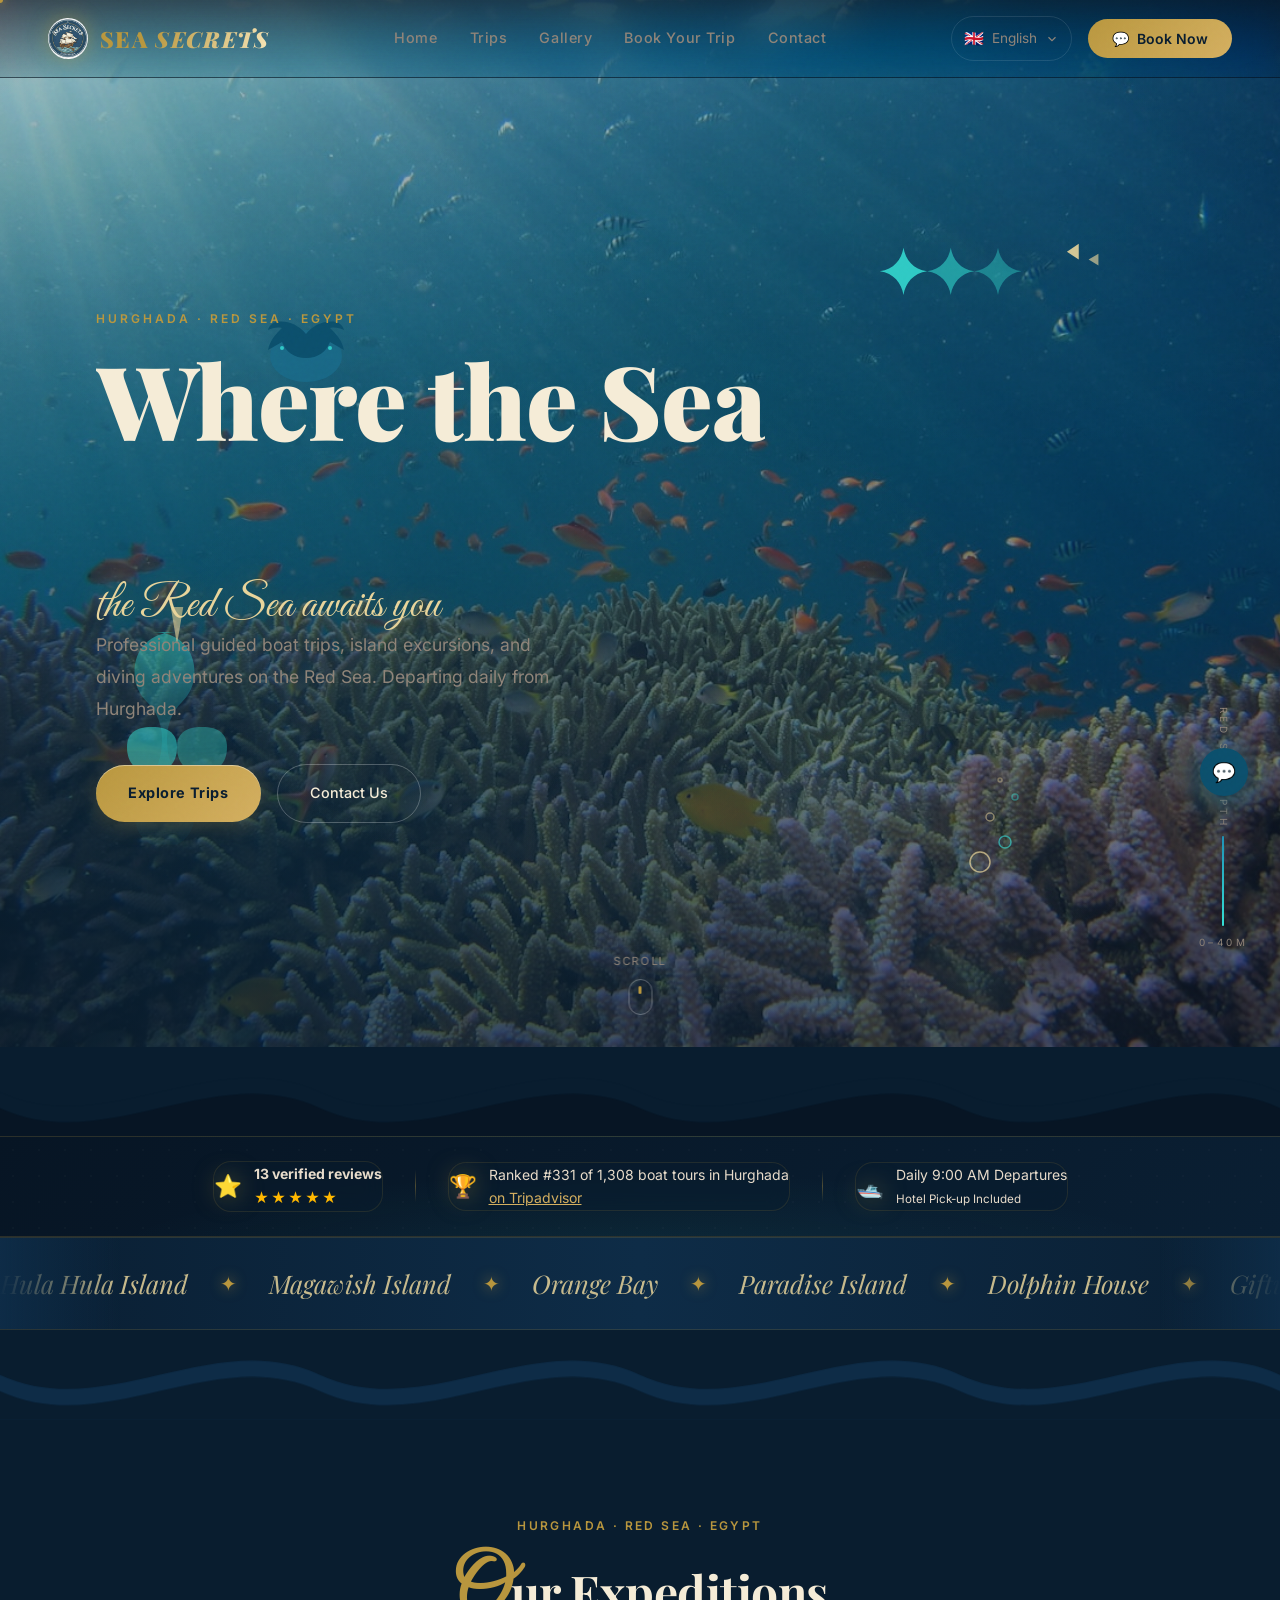
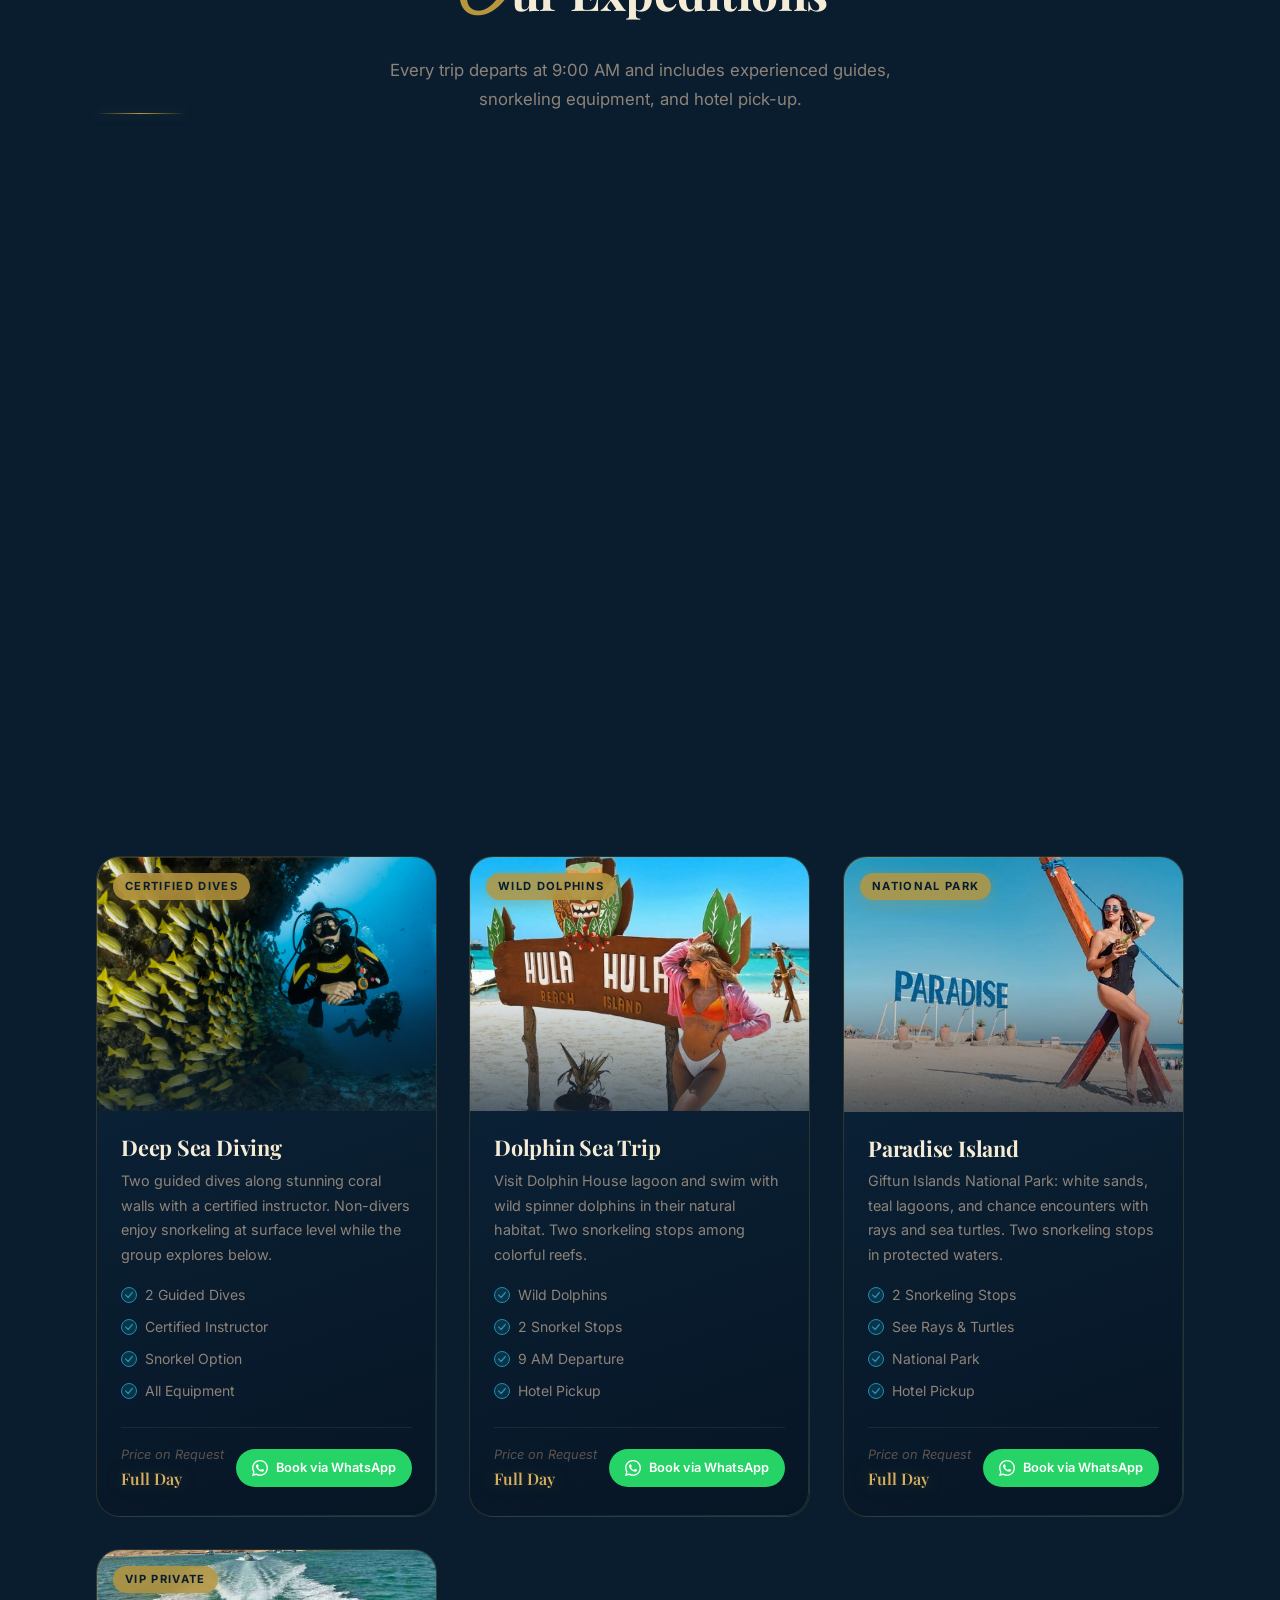
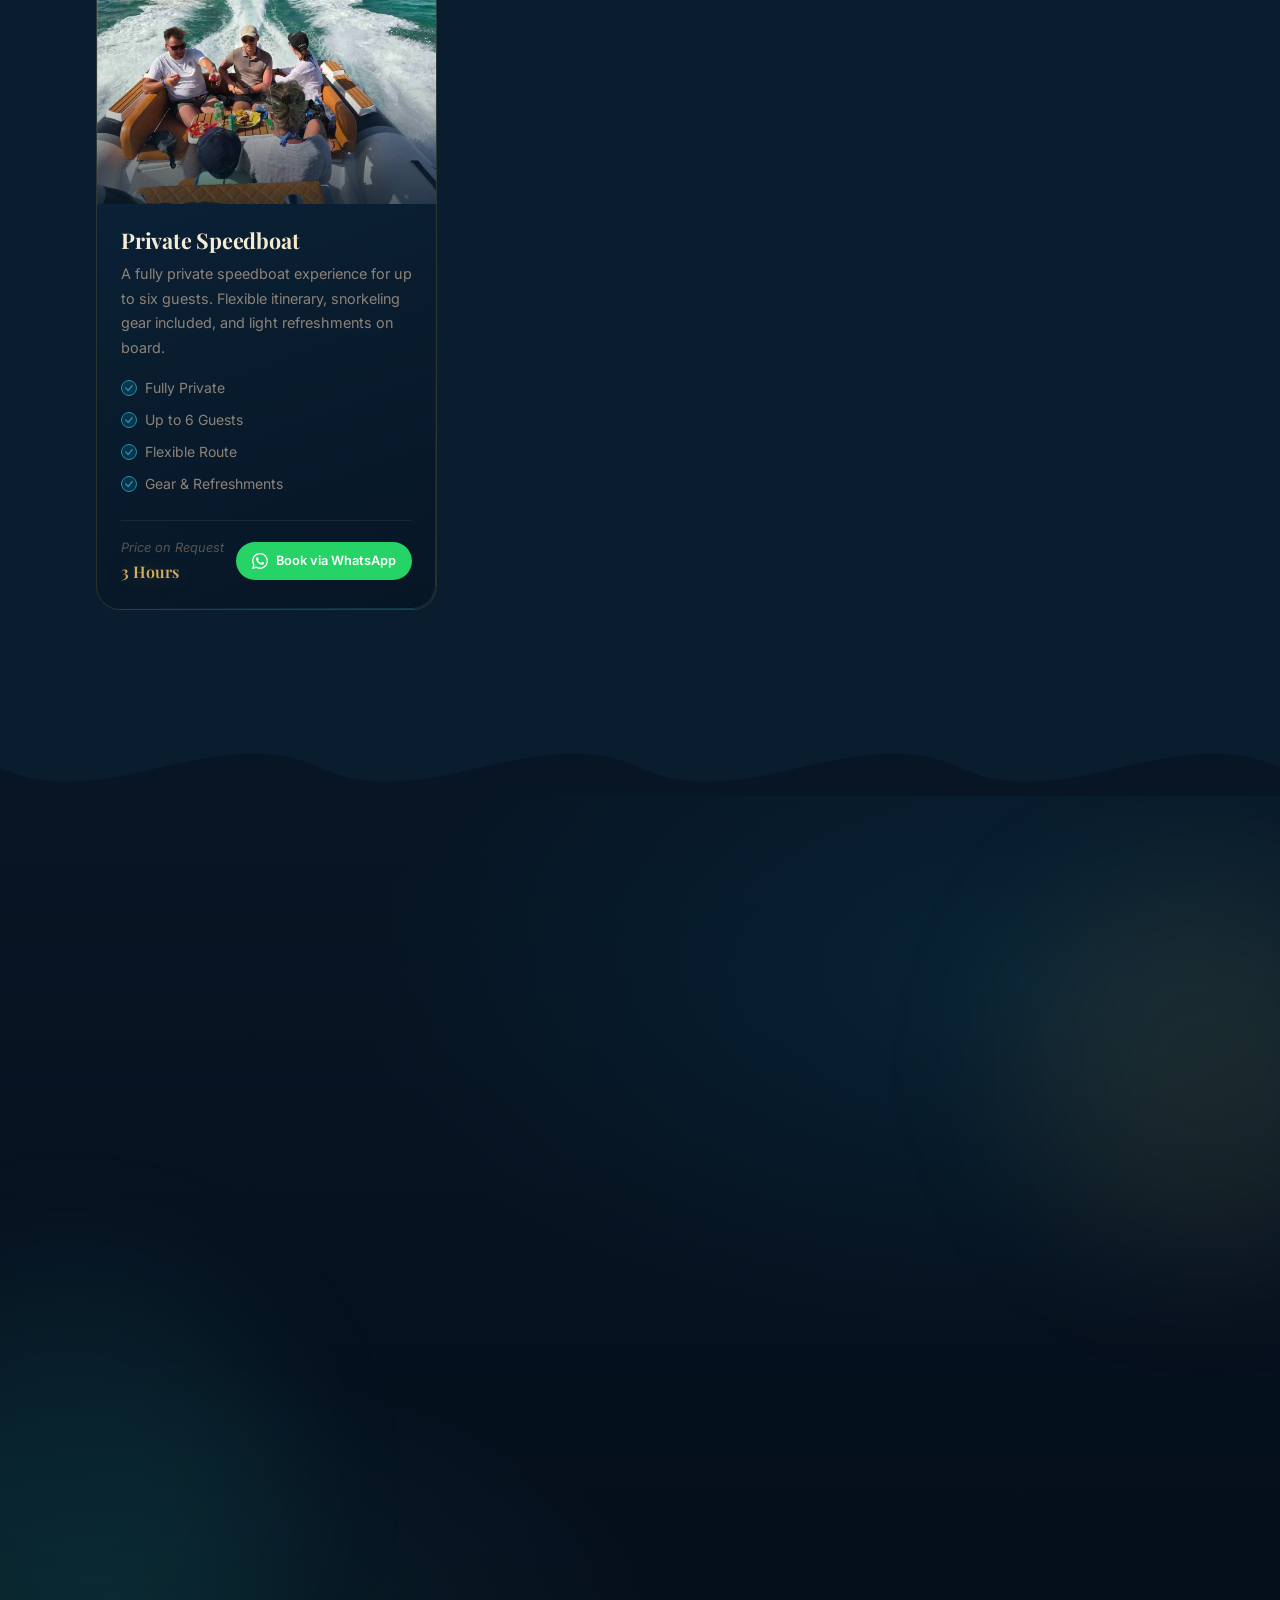
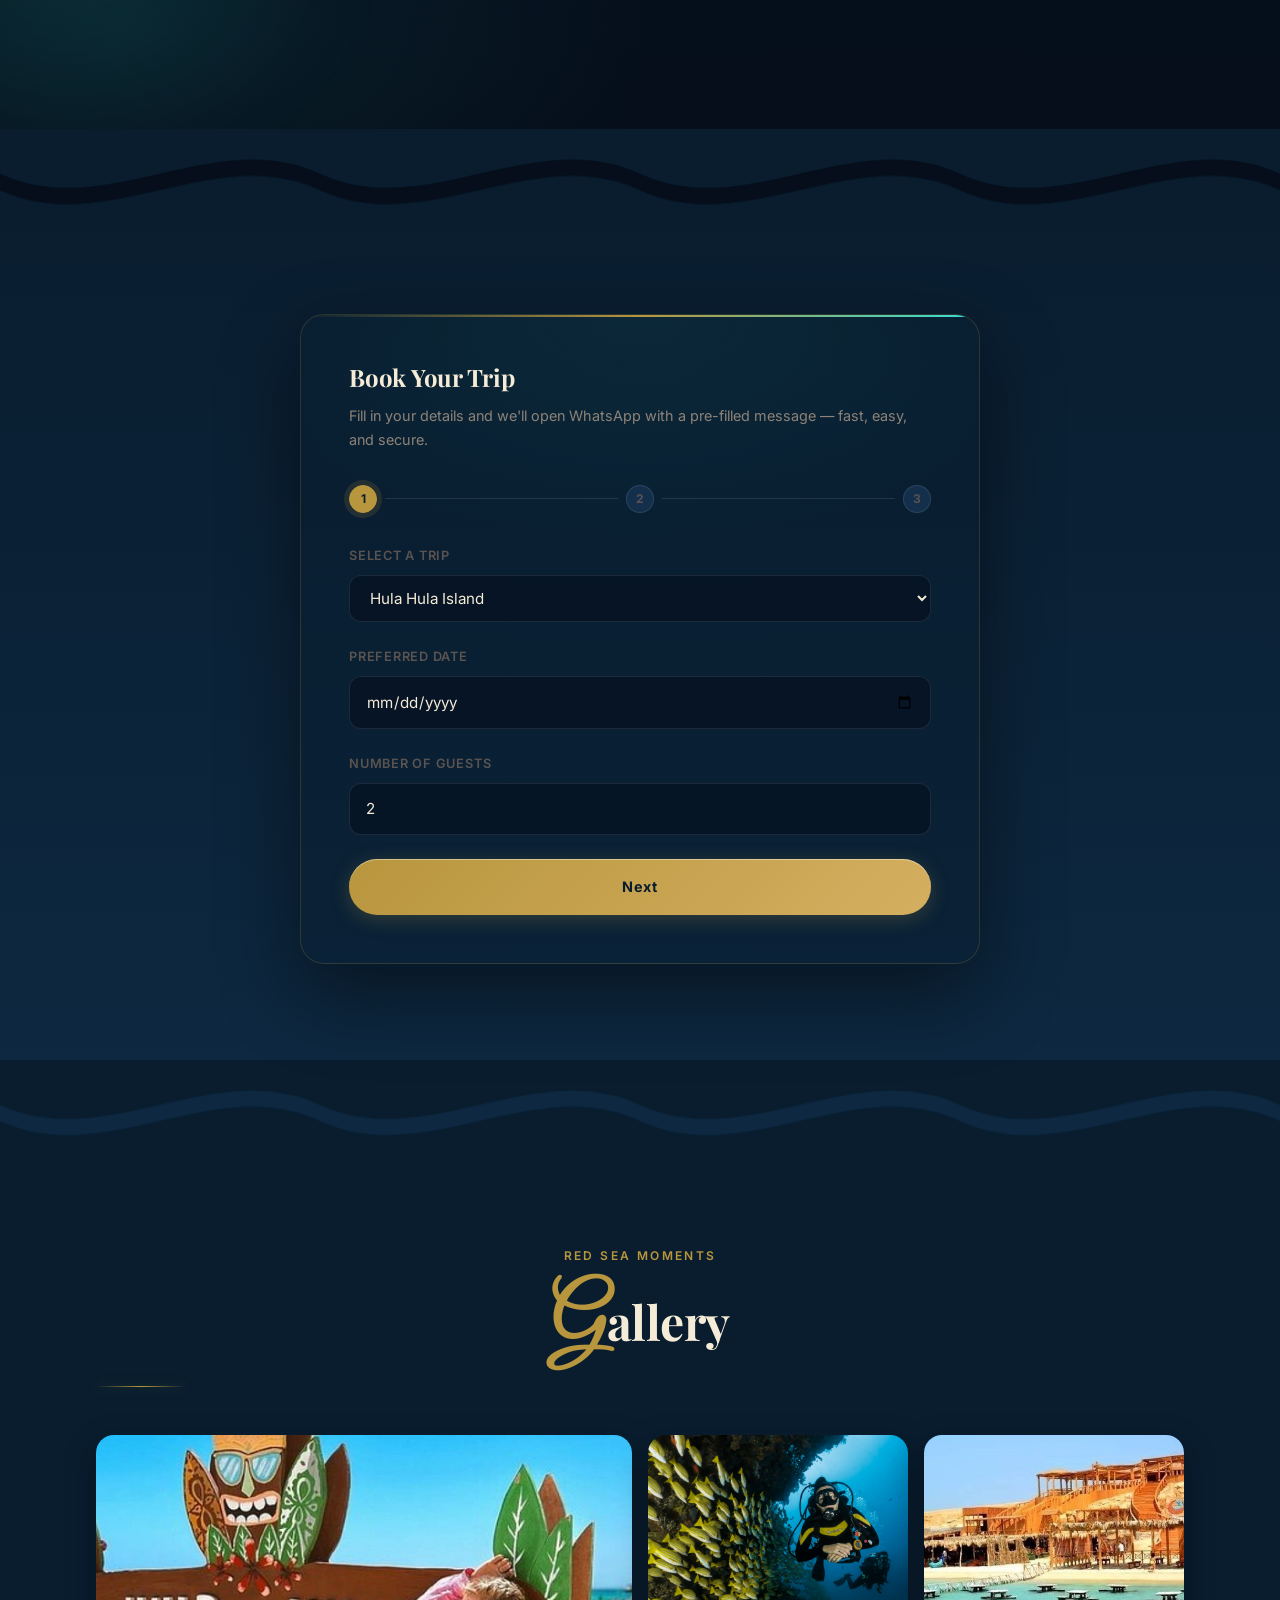
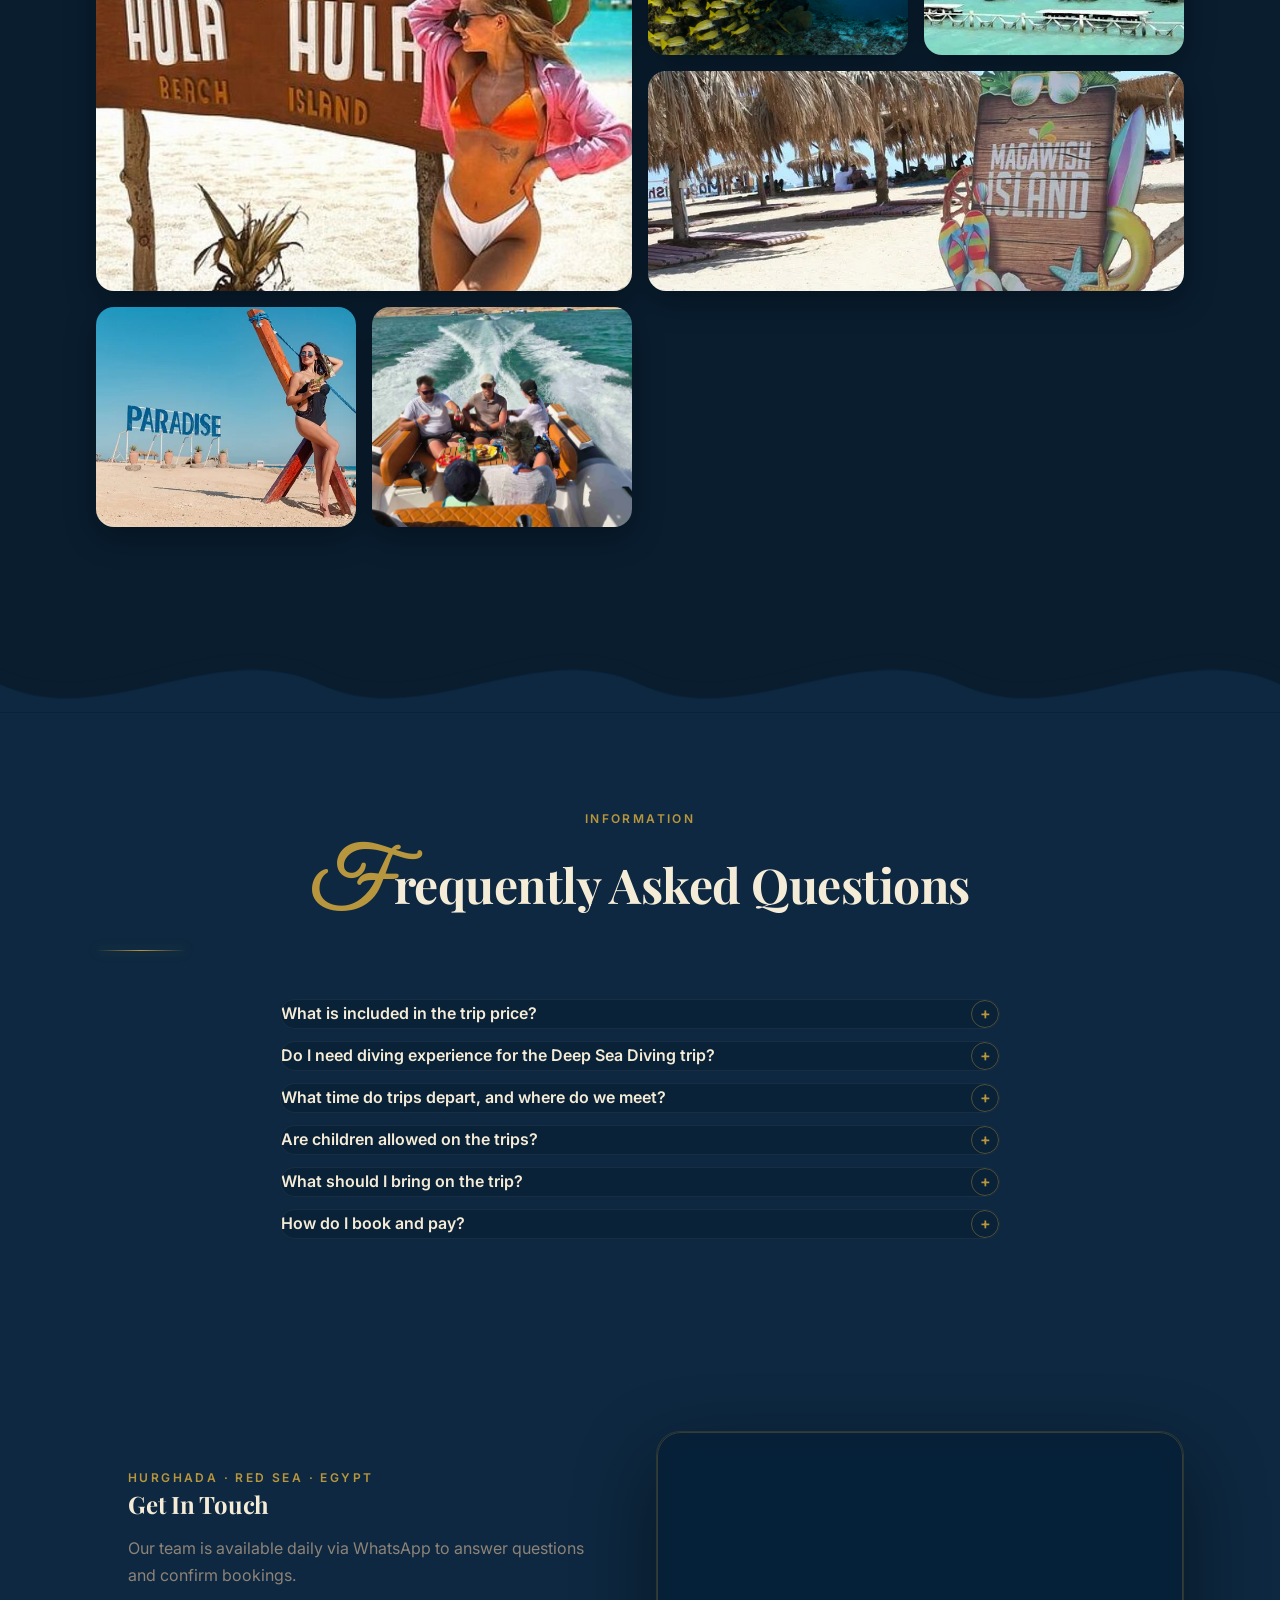
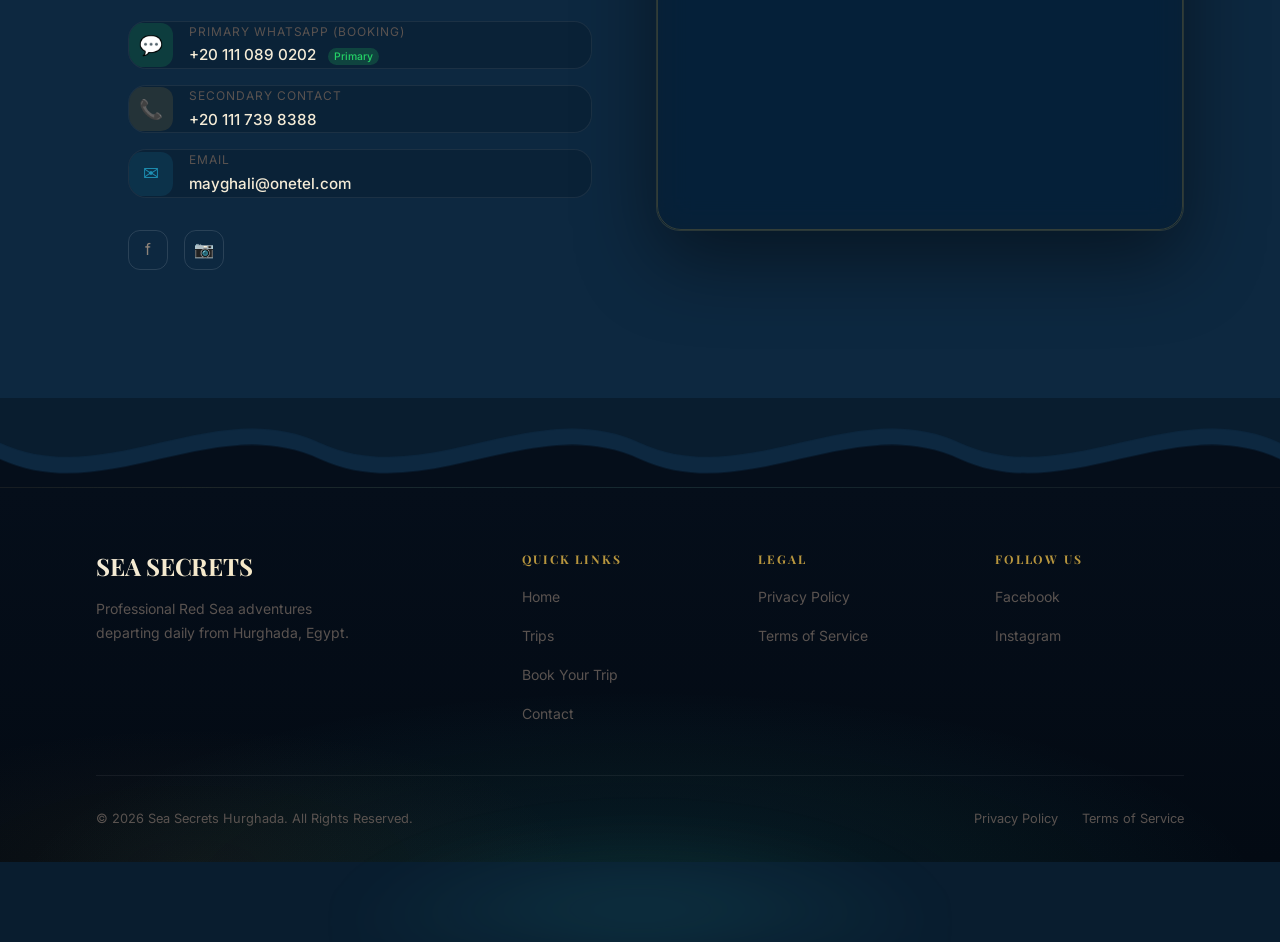
==== index.html @ 26f7dcc7 "Cinematic premium redesign: 3D parallax hero, ocean particle FX, custom cursor, marquee, animated co" ====
<!DOCTYPE html>
<html lang="en" dir="ltr">
<head>
  <meta charset="UTF-8">
  <meta name="viewport" content="width=device-width, initial-scale=1.0">

  <!-- Level 1000 Technical SEO Meta Tags -->
  <title data-i18n="meta.title">Sea Secrets Hurghada | Red Sea Boat Trips & Diving Tours</title>
  <meta name="description" content="Expert-guided Red Sea adventures from Hurghada. Island trips to Hula Hula, Magawish, Orange, Paradise & Dolphin House. Deep sea diving & private speedboats. Book via WhatsApp." data-i18n-ph="meta.desc">
  <meta name="keywords" content="sea secrets hurghada, hula hula island, magawish island, orange bay hurghada, paradise island egypt, diving hurghada, dolphin house, private speedboat hurghada, luxury boat trips red sea, best snorkeling hurghada">
  <meta name="author" content="Sea Secrets Hurghada">
  <link rel="canonical" href="https://sea-secrets.com/">

  <!-- Open Graph / Facebook -->
  <meta property="og:type" content="website">
  <meta property="og:url" content="https://sea-secrets.com/">
  <meta property="og:title" content="Sea Secrets Hurghada | Red Sea Boat Trips & Diving Tours">
  <meta property="og:description" content="Expert-guided Red Sea adventures from Hurghada. Island trips, diving, and private speedboats.">
  <meta property="og:image" content="https://sea-secrets.com/assets/images/hula.jpg">

  <!-- Twitter -->
  <meta property="twitter:card" content="summary_large_image">
  <meta property="twitter:url" content="https://sea-secrets.com/">
  <meta property="twitter:title" content="Sea Secrets Hurghada | Red Sea Boat Trips & Diving Tours">
  <meta property="twitter:description" content="Expert-guided Red Sea adventures from Hurghada. Island trips, diving, and private speedboats.">
  <meta property="twitter:image" content="https://sea-secrets.com/assets/images/hula.jpg">

  <!-- Geo-Targeting (Verified GPS: 27.1297151, 33.8307899) -->
  <meta name="geo.region" content="EG-BA">
  <meta name="geo.placename" content="Hurghada">
  <meta name="geo.position" content="27.1297151;33.8307899">
  <meta name="ICBM" content="27.1297151, 33.8307899">

  <!-- Hreflang Tags (8 Priority Tourist Languages) -->
  <link rel="alternate" hreflang="x-default" href="https://sea-secrets.com/">
  <link rel="alternate" hreflang="en" href="https://sea-secrets.com/?lang=en">
  <link rel="alternate" hreflang="de" href="https://sea-secrets.com/?lang=de">
  <link rel="alternate" hreflang="ru" href="https://sea-secrets.com/?lang=ru">
  <link rel="alternate" hreflang="ar" href="https://sea-secrets.com/?lang=ar">
  <link rel="alternate" hreflang="it" href="https://sea-secrets.com/?lang=it">
  <link rel="alternate" hreflang="pl" href="https://sea-secrets.com/?lang=pl">
  <link rel="alternate" hreflang="cs" href="https://sea-secrets.com/?lang=cs">
  <link rel="alternate" hreflang="uk" href="https://sea-secrets.com/?lang=uk">

  <!-- PWA Manifest & Theme -->
  <link rel="manifest" href="manifest.json">
  <link rel="icon" type="image/jpeg" href="assets/images/logo.jpg">
  <meta name="theme-color" content="#0B4F6C">

  <!-- Stylesheets -->
  <link rel="stylesheet" href="style.css">
  <link rel="stylesheet" href="premium.css">

  <!-- Structured Data JSON-LD (Strictly Verified LocalBusiness) -->
  <script type="application/ld+json">
  {
    "@context": "https://schema.org",
    "@type": "LocalBusiness",
    "name": "Sea Secrets Hurghada",
    "description": "Professional Red Sea boat trips, island excursions, snorkeling tours, and deep sea diving from Hurghada, Egypt.",
    "url": "https://sea-secrets.com",
    "telephone": "+201110890202",
    "email": "mayghali@onetel.com",
    "priceRange": "$$",
    "address": {
      "@type": "PostalAddress",
      "streetAddress": "50 Hurghada, Egypt",
      "addressLocality": "Hurghada",
      "postalCode": "85411",
      "addressCountry": "EG"
    },
    "geo": {
      "@type": "GeoCoordinates",
      "latitude": 27.1297151,
      "longitude": 33.8307899
    },
    "sameAs": [
      "https://www.facebook.com/share/1KBhNcgR5S/",
      "https://www.instagram.com/sea_secret_hurghada"
    ]
  }
  </script>

  <!-- FAQPage Schema -->
  <script type="application/ld+json">
  {
    "@context": "https://schema.org",
    "@type": "FAQPage",
    "mainEntity": [
      {
        "@type": "Question",
        "name": "What is included in the trip price?",
        "acceptedAnswer": {
          "@type": "Answer",
          "text": "All full-day trips include hotel pick-up and drop-off, snorkeling equipment, an experienced guide, and a fresh open buffet lunch served on board with soft drinks and water."
        }
      },
      {
        "@type": "Question",
        "name": "Do I need diving experience for the Deep Sea Diving trip?",
        "acceptedAnswer": {
          "@type": "Answer",
          "text": "No prior experience is required. Certified instructors guide all beginners. Non-divers can snorkel at the surface."
        }
      },
      {
        "@type": "Question",
        "name": "What time do trips depart?",
        "acceptedAnswer": {
          "@type": "Answer",
          "text": "All group trips depart daily at 9:00 AM. Hotel transfers pick up guests prior to departure."
        }
      }
    ]
  }
  </script>
</head>
<body>

  <!-- ═══════════════════════════════════════════════════════════════
       PREMIUM ATMOSPHERE LAYERS (Cinematic Layer)
  ═══════════════════════════════════════════════════════════════ -->
  <div id="cursor-dot" aria-hidden="true"></div>
  <div id="cursor-ring" aria-hidden="true"></div>
  <div id="grain-overlay" aria-hidden="true"></div>
  <canvas id="fx-ocean" aria-hidden="true"></canvas>
  <div id="scroll-progress" aria-hidden="true"></div>

  <!-- ═══════════════════════════════════════════════════════════════
       1. 3D INTRO ANIMATION OVERLAY
  ═══════════════════════════════════════════════════════════════ -->
  <div id="intro-overlay" role="dialog" aria-label="Intro Animation">
    <div class="intro-bg-gradient"></div>
    <div class="intro-bubbles"></div>
    <div class="intro-wave-wrap">
      <svg viewBox="0 0 1200 120" preserveAspectRatio="none" fill="rgba(11,79,108,0.4)">
        <path d="M0,0 C150,90 350,-40 500,50 C650,140 900,10 1200,40 L1200,120 L0,120 Z"></path>
      </svg>
      <svg viewBox="0 0 1200 120" preserveAspectRatio="none" fill="rgba(53,224,213,0.08)" style="animation-delay:-3s">
        <path d="M0,30 C200,120 400,-20 600,60 C800,140 1000,0 1200,50 L1200,120 L0,120 Z"></path>
      </svg>
    </div>
    <div class="intro-content">
      <div class="intro-logo-img-wrap">
        <img src="assets/images/logo.jpg" alt="Sea Secrets Hurghada Logo" class="intro-logo-img" width="220" height="220">
        <div class="intro-logo-glow"></div>
        <div class="intro-logo-ring"></div>
        <div class="intro-logo-ring-2"></div>
      </div>
      <div class="intro-script-wrap">
        <div class="intro-script">Hurghada · Red Sea · Egypt</div>
      </div>
      <div class="intro-subtitle" data-i18n="hero.eyebrow">Hurghada · Red Sea · Egypt</div>
      <div class="intro-line"></div>
    </div>
    <button id="intro-skip-btn" class="intro-skip" aria-label="Skip Intro">Skip Intro</button>
  </div>

  <!-- ═══════════════════════════════════════════════════════════════
       2. STICKY GLASSMORPHISM NAVBAR
  ═══════════════════════════════════════════════════════════════ -->
  <header>
    <nav class="navbar" aria-label="Main Navigation">
      <div class="container nav-inner">
        <a href="index.html" class="nav-logo">
          <img src="assets/images/logo.jpg" alt="Sea Secrets Hurghada" class="nav-logo-img" width="40" height="40">
          <span class="nav-logo-text">SEA <em>SECRETS</em></span>
        </a>

        <div class="nav-links">
          <a href="#home" class="nav-link" data-i18n="nav.home">Home</a>
          <a href="#trips" class="nav-link" data-i18n="nav.trips">Trips</a>
          <a href="#gallery" class="nav-link" data-i18n="nav.gallery">Gallery</a>
          <a href="#booking" class="nav-link" data-i18n="booking.title">Book</a>
          <a href="#contact" class="nav-link" data-i18n="nav.contact">Contact</a>
        </div>

        <div class="nav-actions">
          <!-- Language Switcher Dropdown -->
          <div class="lang-switcher">
            <button id="lang-toggle-btn" class="lang-btn" aria-haspopup="true" aria-expanded="false" aria-label="Select Language">
              <span id="current-lang-flag" class="lang-flag">🇬🇧</span>
              <span id="current-lang-name">English</span>
              <svg class="chevron" viewBox="0 0 24 24" fill="none" stroke="currentColor" stroke-width="2"><polyline points="6 9 12 15 18 9"></polyline></svg>
            </button>
            <div class="lang-dropdown" role="menu">
              <button class="lang-option" data-lang="en" onclick="setLanguage('en')"><span class="lang-flag">🇬🇧</span> English</button>
              <button class="lang-option" data-lang="de" onclick="setLanguage('de')"><span class="lang-flag">🇩🇪</span> Deutsch</button>
              <button class="lang-option" data-lang="ru" onclick="setLanguage('ru')"><span class="lang-flag">🇷🇺</span> Русский</button>
              <button class="lang-option" data-lang="ar" onclick="setLanguage('ar')"><span class="lang-flag">🇪🇬</span> العربية</button>
              <button class="lang-option" data-lang="it" onclick="setLanguage('it')"><span class="lang-flag">🇮🇹</span> Italiano</button>
              <button class="lang-option" data-lang="pl" onclick="setLanguage('pl')"><span class="lang-flag">🇵🇱</span> Polski</button>
              <button class="lang-option" data-lang="cs" onclick="setLanguage('cs')"><span class="lang-flag">🇨🇿</span> Čeština</button>
              <button class="lang-option" data-lang="uk" onclick="setLanguage('uk')"><span class="lang-flag">🇺🇦</span> Українська</button>
            </div>
          </div>

          <a href="https://wa.me/201110890202" class="btn-book" target="_blank" rel="noopener">
            💬 <span data-i18n="nav.book">Book Now</span>
          </a>

          <button id="nav-hamburger" class="nav-hamburger" aria-expanded="false" aria-label="Toggle Menu">
            <span></span><span></span><span></span>
          </button>
        </div>
      </div>
    </nav>

    <!-- Mobile Fullscreen Menu -->
    <div id="mobile-menu" aria-label="Mobile Navigation">
      <div class="mobile-nav-links">
        <a href="#home" onclick="setLanguage(currentLang)" data-i18n="nav.home">Home</a>
        <a href="#trips" onclick="setLanguage(currentLang)" data-i18n="nav.trips">Trips</a>
        <a href="#gallery" onclick="setLanguage(currentLang)" data-i18n="nav.gallery">Gallery</a>
        <a href="#booking" onclick="setLanguage(currentLang)" data-i18n="booking.title">Book</a>
        <a href="#contact" onclick="setLanguage(currentLang)" data-i18n="nav.contact">Contact</a>
      </div>
      <div class="mobile-lang-grid">
        <button class="mobile-lang-btn" data-lang="en" onclick="setLanguage('en')">🇬🇧 EN</button>
        <button class="mobile-lang-btn" data-lang="de" onclick="setLanguage('de')">🇩🇪 DE</button>
        <button class="mobile-lang-btn" data-lang="ru" onclick="setLanguage('ru')">🇷🇺 RU</button>
        <button class="mobile-lang-btn" data-lang="ar" onclick="setLanguage('ar')">🇪🇬 AR</button>
        <button class="mobile-lang-btn" data-lang="it" onclick="setLanguage('it')">🇮🇹 IT</button>
        <button class="mobile-lang-btn" data-lang="pl" onclick="setLanguage('pl')">🇵🇱 PL</button>
        <button class="mobile-lang-btn" data-lang="cs" onclick="setLanguage('cs')">🇨🇿 CS</button>
        <button class="mobile-lang-btn" data-lang="uk" onclick="setLanguage('uk')">🇺🇦 UK</button>
      </div>
    </div>
  </header>

  <!-- ═══════════════════════════════════════════════════════════════
       3. HERO SECTION
  ═══════════════════════════════════════════════════════════════ -->
  <section id="home" class="hero">
    <div class="hero-bg"></div>
    <div class="hero-caustics" aria-hidden="true"></div>
    <div class="hero-rays" aria-hidden="true">
      <div class="hero-ray" style="--tilt: 16deg; --delay: 0s; left: 12%;"></div>
      <div class="hero-ray" style="--tilt: 12deg; --delay: 2.2s; left: 34%;"></div>
      <div class="hero-ray" style="--tilt: 20deg; --delay: 4.4s; left: 58%;"></div>
      <div class="hero-ray" style="--tilt: 14deg; --delay: 1.2s; left: 78%;"></div>
    </div>
    <div class="hero-fx" aria-hidden="true" data-depth="hero-fx">
      <div class="fx-layer fx-fish-school" data-depth="14">
        <svg viewBox="0 0 260 90" fill="none">
          <g fill="#35E0D5" opacity="0.85">
            <path d="M10 42c14-2 22-12 24-24 2 12 10 22 24 24-14 2-22 12-24 24-2-12-10-22-24-24z"/>
            <path d="M58 42c14-2 22-12 24-24 2 12 10 22 24 24-14 2-22 12-24 24-2-12-10-22-24-24z" opacity="0.65"/>
            <path d="M106 42c14-2 22-12 24-24 2 12 10 22 24 24-14 2-22 12-24 24-2-12-10-22-24-24z" opacity="0.45"/>
          </g>
          <g fill="#E8D49A" opacity="0.9">
            <path d="M200 22l12-8v16l-12-8z"/>
            <path d="M222 30l10-6v12l-10-6z" opacity="0.7"/>
          </g>
        </svg>
      </div>
      <div class="fx-layer fx-jellyfish" data-depth="8">
        <svg viewBox="0 0 120 160" fill="none">
          <path d="M60 20c-22 0-34 14-34 32 0 10 4 18 10 24 8 8 12 18 12 30 0 14-4 24-10 30-8 8-12 18-12 30 0 12 6 20 14 24h20c8-4 14-12 14-24 0-12-4-22-12-30-6-6-10-16-10-30 0-12 4-22 12-30 6-6 10-14 10-24 0-18-12-32-34-32z" fill="url(#jg1)" opacity="0.85"/>
          <path d="M40 96c-14 0-20 6-20 16 0 14 8 20 20 20s20-6 20-20c0-10-6-16-20-16z" fill="#35E0D5" opacity="0.5"/>
          <path d="M80 96c-14 0-20 6-20 16 0 14 8 20 20 20s20-6 20-20c0-10-6-16-20-16z" fill="#35E0D5" opacity="0.35"/>
          <path d="M55 0h10l-5 30-5-30z" fill="#E8D49A" opacity="0.6"/>
          <defs>
            <linearGradient id="jg1" x1="0" y1="0" x2="0" y2="160" gradientUnits="userSpaceOnUse">
              <stop stop-color="#35E0D5" stop-opacity="0.7"/>
              <stop offset="1" stop-color="#0B4F6C" stop-opacity="0.15"/>
            </linearGradient>
          </defs>
        </svg>
      </div>
      <div class="fx-layer fx-turtle" data-depth="20">
        <svg viewBox="0 0 100 80" fill="none">
          <ellipse cx="50" cy="42" rx="36" ry="26" fill="#1A6B8A" opacity="0.8"/>
          <path d="M50 20c-8-10-20-14-30-12-4 1-7 4-8 8 4-2 9-3 14-2-6 6-12 12-14 22l14-8c4 10 12 16 24 16s20-6 24-16l14 8c-2-10-8-16-14-22 5-1 10 0 14 2-1-4-4-7-8-8-10-2-22 2-30 12z" fill="#0B4F6C"/>
          <circle cx="26" cy="34" r="2" fill="#35E0D5" opacity="0.8"/>
          <circle cx="74" cy="34" r="2" fill="#35E0D5" opacity="0.8"/>
        </svg>
      </div>
      <div class="fx-layer fx-bubbles" data-depth="10">
        <svg viewBox="0 0 100 120" fill="none">
          <circle cx="30" cy="90" r="10" stroke="#E8D49A" stroke-width="1.5" opacity="0.7"/>
          <circle cx="55" cy="70" r="6" stroke="#35E0D5" stroke-width="1.5" opacity="0.6"/>
          <circle cx="40" cy="45" r="4" stroke="#E8D49A" stroke-width="1.5" opacity="0.5"/>
          <circle cx="65" cy="25" r="3" stroke="#35E0D5" stroke-width="1.5" opacity="0.4"/>
          <circle cx="50" cy="8" r="2" stroke="#E8D49A" stroke-width="1.5" opacity="0.35"/>
        </svg>
      </div>
    </div>
    <div class="hero-video-wrap">
      <video id="hero-video" loop muted playsinline preload="none" poster="assets/images/coral_reef.jpg">
        <source data-src="assets/images/sitebg.mp4" type="video/mp4">
      </video>
    </div>
    <div class="hero-content">
      <span class="hero-eyebrow" data-i18n="hero.eyebrow">Hurghada · Red Sea · Egypt</span>
      <h1 class="hero-title">
        <span data-i18n="hero.title">Where the Sea</span>
        <em data-i18n="hero.title_accent">Keeps Secrets</em>
      </h1>
      <span class="hero-script">the Red Sea awaits you</span>
      <p class="hero-desc" data-i18n="hero.desc">Professional guided boat trips, island excursions, and diving adventures on the Red Sea. Departing daily from Hurghada.</p>
      <div class="hero-ctas">
        <a href="#trips" class="btn-primary" data-i18n="hero.cta_trips">Explore Trips</a>
        <a href="#contact" class="btn-outline" data-i18n="hero.cta_contact">Contact Us</a>
      </div>
    </div>
    <div class="depth-gauge" aria-hidden="true">
      <span class="dg-label">Red Sea Depth</span>
      <div class="dg-track"><div class="dg-fill"></div></div>
      <span class="dg-label" style="writing-mode:horizontal-tb;">0–40m</span>
    </div>
    <div class="scroll-indicator">
      <span>SCROLL</span>
      <div class="scroll-mouse"></div>
    </div>
  </section>

  <!-- ═══════════════════════════════════════════════════════════════
       4. VERIFIED TRUST BAR (animated counters)
  ═══════════════════════════════════════════════════════════════ -->
  <div class="wave-divider" aria-hidden="true">
    <svg viewBox="0 0 1440 110" preserveAspectRatio="none">
      <path class="wave-back" d="M0,55 C120,115 240,-5 360,55 C480,115 600,-5 720,55 C840,115 960,-5 1080,55 C1200,115 1320,-5 1440,55 L1440,110 L0,110 Z" fill="#091D2F"/>
      <path class="wave-front" d="M0,75 C120,135 240,15 360,75 C480,135 600,15 720,75 C840,135 960,15 1080,75 C1200,135 1320,15 1440,75 L1440,110 L0,110 Z" fill="#071524"/>
    </svg>
  </div>
  <div class="trust-bar">
    <div class="trust-inner">
      <div class="trust-item">
        <span class="trust-icon">⭐</span>
        <div>
          <strong data-i18n="trust.reviews"><span class="counter" data-count="13">13</span> verified reviews</strong>
          <div class="trust-stars">★★★★★</div>
        </div>
      </div>
      <div class="trust-divider"></div>
      <div class="trust-item">
        <span class="trust-icon">🏆</span>
        <div>
          <span data-i18n="trust.rank">Ranked #331 of 1,308 boat tours in Hurghada</span>
          <div><a href="https://www.tripadvisor.com" target="_blank" rel="noopener" class="trust-link" data-i18n="trust.platform">on Tripadvisor</a></div>
        </div>
      </div>
      <div class="trust-divider"></div>
      <div class="trust-item">
        <span class="trust-icon">🛥️</span>
        <div>
          <span>Daily 9:00 AM Departures</span>
          <div><small>Hotel Pick-up Included</small></div>
        </div>
      </div>
    </div>
  </div>

  <!-- ═══════════════════════════════════════════════════════════════
       4.5 GOLDEN EXPEDITION MARQUEE RIBBON
  ═══════════════════════════════════════════════════════════════ -->
  <div class="marquee" aria-hidden="true">
    <div class="marquee-track">
      <span class="marquee-item">Hula Hula Island <span class="m-star">✦</span></span>
      <span class="marquee-item">Magawish Island <span class="m-star">✦</span></span>
      <span class="marquee-item">Orange Bay <span class="m-star">✦</span></span>
      <span class="marquee-item">Paradise Island <span class="m-star">✦</span></span>
      <span class="marquee-item">Dolphin House <span class="m-star">✦</span></span>
      <span class="marquee-item">Giftun National Park <span class="m-star">✦</span></span>
      <span class="marquee-item">Deep Sea Diving <span class="m-star">✦</span></span>
      <span class="marquee-item">Private Speedboat <span class="m-star">✦</span></span>
      <span class="marquee-item">Hula Hula Island <span class="m-star">✦</span></span>
      <span class="marquee-item">Magawish Island <span class="m-star">✦</span></span>
      <span class="marquee-item">Orange Bay <span class="m-star">✦</span></span>
      <span class="marquee-item">Paradise Island <span class="m-star">✦</span></span>
      <span class="marquee-item">Dolphin House <span class="m-star">✦</span></span>
      <span class="marquee-item">Giftun National Park <span class="m-star">✦</span></span>
      <span class="marquee-item">Deep Sea Diving <span class="m-star">✦</span></span>
      <span class="marquee-item">Private Speedboat <span class="m-star">✦</span></span>
    </div>
  </div>

  <!-- ═══════════════════════════════════════════════════════════════
       5. SIGNATURE EXPEDITIONS (7 TRIPS GRID)
  ═══════════════════════════════════════════════════════════════ -->
  <div class="wave-divider" aria-hidden="true">
    <svg viewBox="0 0 1440 110" preserveAspectRatio="none">
      <path class="wave-back" d="M0,55 C120,115 240,-5 360,55 C480,115 600,-5 720,55 C840,115 960,-5 1080,55 C1200,115 1320,-5 1440,55 L1440,110 L0,110 Z" fill="#0E2C47"/>
      <path class="wave-front" d="M0,75 C120,135 240,15 360,75 C480,135 600,15 720,75 C840,135 960,15 1080,75 C1200,135 1320,15 1440,75 L1440,110 L0,110 Z" fill="#091D2F"/>
    </svg>
  </div>
  <section id="trips" class="trips-section">
    <div class="container">
      <div class="section-header reveal">
        <span class="section-eyebrow" data-i18n="hero.eyebrow">Red Sea Expeditions</span>
        <h2 data-i18n="trips.title">Our Expeditions</h2>
        <p data-i18n="trips.desc">Every trip departs at 9:00 AM and includes experienced guides, snorkeling equipment, and hotel pick-up.</p>
      </div>

      <div class="trips-grid">

        <!-- Trip 1: Hula Hula Island -->
        <article class="trip-card reveal" data-trip="hula">
          <div class="trip-media">
            <img src="assets/images/hula.jpg" alt="Hula Hula Island Hurghada" class="active" loading="lazy">
            <img src="assets/images/hula1.jpg" alt="Hula Hula Beach" loading="lazy">
            <img src="assets/images/hula2.jpg" alt="Hula Hula Turquoise Shallows" loading="lazy">
            <span class="trip-tag" data-i18n="trips.hula.tag">Island Paradise</span>
            <div class="trip-media-overlay"></div>
          </div>
          <div class="trip-body">
            <h3 data-i18n="trips.hula.name">Hula Hula Island</h3>
            <p data-i18n="trips.hula.desc">Crystal-clear shallows, powder-white sands, and two breathtaking snorkeling stops. A lavish open buffet lunch served on board.</p>
            <ul class="trip-highlights">
              <li data-i18n="trips.hula.h1">2 Snorkeling Stops</li>
              <li data-i18n="trips.hula.h2">Open Buffet Lunch</li>
              <li data-i18n="trips.hula.h3">9 AM Departure</li>
              <li data-i18n="trips.hula.h4">Hotel Pickup</li>
            </ul>
            <div class="trip-footer">
              <div>
                <div class="trip-price-label" data-i18n="trips.price_label">Price on Request</div>
                <div class="trip-price-val">Full Day</div>
              </div>
              <a href="https://wa.me/201110890202?text=Hi,%20I'm%20interested%20in%20booking%20the%20Hula%20Hula%20Island%20Sea%20Trip." class="trip-wa-btn" target="_blank" rel="noopener">
                <svg viewBox="0 0 24 24" fill="currentColor" xmlns="http://www.w3.org/2000/svg"><path d="M17.472 14.382c-.297-.149-1.758-.867-2.03-.967-.273-.099-.471-.148-.67.15-.197.297-.767.966-.94 1.164-.173.199-.347.223-.644.075-.297-.15-1.255-.463-2.39-1.475-.883-.788-1.48-1.761-1.653-2.059-.173-.297-.018-.458.13-.606.134-.133.298-.347.446-.52.149-.174.198-.298.298-.497.099-.198.05-.371-.025-.52-.075-.149-.669-1.612-.916-2.207-.242-.579-.487-.5-.669-.51-.173-.008-.371-.01-.57-.01-.198 0-.52.074-.792.372-.272.297-1.04 1.016-1.04 2.479 0 1.462 1.065 2.875 1.213 3.074.149.198 2.096 3.2 5.077 4.487.709.306 1.262.489 1.694.625.712.227 1.36.195 1.871.118.571-.085 1.758-.719 2.006-1.413.248-.694.248-1.289.173-1.413-.074-.124-.272-.198-.57-.347m-5.421 7.403h-.004a9.87 9.87 0 01-5.031-1.378l-.361-.214-3.741.982.998-3.648-.235-.374a9.86 9.86 0 01-1.51-5.26c.001-5.45 4.436-9.884 9.888-9.884 2.64 0 5.122 1.03 6.988 2.898a9.825 9.825 0 012.893 6.994c-.003 5.45-4.437 9.884-9.885 9.884m8.413-18.297A11.815 11.815 0 0012.05 0C5.495 0 .16 5.335.157 11.892c0 2.096.547 4.142 1.588 5.945L.057 24l6.305-1.654a11.882 11.882 0 005.683 1.448h.005c6.554 0 11.89-5.335 11.893-11.893a11.821 11.821 0 00-3.48-8.413Z"/></svg>
                <span data-i18n="trips.book_cta">Book via WhatsApp</span>
              </a>
            </div>
          </div>
        </article>

        <!-- Trip 2: Magawish Island -->
        <article class="trip-card reveal reveal-delay-1" data-trip="magawish">
          <div class="trip-media">
            <img src="assets/images/maga1.webp" alt="Magawish Island Hurghada" class="active" loading="lazy">
            <img src="assets/images/maga2.jpg" alt="Magawish Golden Sands" loading="lazy">
            <img src="assets/images/maga5.jpg" alt="Magawish Lagoon" loading="lazy">
            <span class="trip-tag" data-i18n="trips.magawish.tag">Golden Sands</span>
            <div class="trip-media-overlay"></div>
          </div>
          <div class="trip-body">
            <h3 data-i18n="trips.magawish.name">Magawish Island</h3>
            <p data-i18n="trips.magawish.desc">Golden sands meet turquoise waters at Magawish. Two spectacular snorkeling stops among vibrant coral gardens, plus a fresh buffet lunch.</p>
            <ul class="trip-highlights">
              <li data-i18n="trips.magawish.h1">2 Snorkeling Stops</li>
              <li data-i18n="trips.magawish.h2">Open Buffet Lunch</li>
              <li data-i18n="trips.magawish.h3">9 AM Departure</li>
              <li data-i18n="trips.magawish.h4">Hotel Pickup</li>
            </ul>
            <div class="trip-footer">
              <div>
                <div class="trip-price-label" data-i18n="trips.price_label">Price on Request</div>
                <div class="trip-price-val">Full Day</div>
              </div>
              <a href="https://wa.me/201110890202?text=Hi,%20I'm%20interested%20in%20booking%20the%20Magawish%20Island%20Sea%20Trip." class="trip-wa-btn" target="_blank" rel="noopener">
                <svg viewBox="0 0 24 24" fill="currentColor" xmlns="http://www.w3.org/2000/svg"><path d="M17.472 14.382c-.297-.149-1.758-.867-2.03-.967-.273-.099-.471-.148-.67.15-.197.297-.767.966-.94 1.164-.173.199-.347.223-.644.075-.297-.15-1.255-.463-2.39-1.475-.883-.788-1.48-1.761-1.653-2.059-.173-.297-.018-.458.13-.606.134-.133.298-.347.446-.52.149-.174.198-.298.298-.497.099-.198.05-.371-.025-.52-.075-.149-.669-1.612-.916-2.207-.242-.579-.487-.5-.669-.51-.173-.008-.371-.01-.57-.01-.198 0-.52.074-.792.372-.272.297-1.04 1.016-1.04 2.479 0 1.462 1.065 2.875 1.213 3.074.149.198 2.096 3.2 5.077 4.487.709.306 1.262.489 1.694.625.712.227 1.36.195 1.871.118.571-.085 1.758-.719 2.006-1.413.248-.694.248-1.289.173-1.413-.074-.124-.272-.198-.57-.347m-5.421 7.403h-.004a9.87 9.87 0 01-5.031-1.378l-.361-.214-3.741.982.998-3.648-.235-.374a9.86 9.86 0 01-1.51-5.26c.001-5.45 4.436-9.884 9.888-9.884 2.64 0 5.122 1.03 6.988 2.898a9.825 9.825 0 012.893 6.994c-.003 5.45-4.437 9.884-9.885 9.884m8.413-18.297A11.815 11.815 0 0012.05 0C5.495 0 .16 5.335.157 11.892c0 2.096.547 4.142 1.588 5.945L.057 24l6.305-1.654a11.882 11.882 0 005.683 1.448h.005c6.554 0 11.89-5.335 11.893-11.893a11.821 11.821 0 00-3.48-8.413Z"/></svg>
                <span data-i18n="trips.book_cta">Book via WhatsApp</span>
              </a>
            </div>
          </div>
        </article>

        <!-- Trip 3: Orange Island -->
        <article class="trip-card reveal reveal-delay-2" data-trip="orange">
          <div class="trip-media">
            <img src="assets/images/oran1.jpeg" alt="Orange Bay Hurghada" class="active" loading="lazy">
            <img src="assets/images/oran2.jpeg" alt="Orange Bay Parasols" loading="lazy">
            <img src="assets/images/oran3.webp" alt="Orange Island View" loading="lazy">
            <span class="trip-tag" data-i18n="trips.orange.tag">Iconic Views</span>
            <div class="trip-media-overlay"></div>
          </div>
          <div class="trip-body">
            <h3 data-i18n="trips.orange.name">Orange Island</h3>
            <p data-i18n="trips.orange.desc">Shallow turquoise waters and the island's iconic orange parasols. Two snorkeling stops in the crystal-clear shallows of the Giftun archipelago.</p>
            <ul class="trip-highlights">
              <li data-i18n="trips.orange.h1">2 Snorkeling Stops</li>
              <li data-i18n="trips.orange.h2">Iconic Parasols</li>
              <li data-i18n="trips.orange.h3">9 AM Departure</li>
              <li data-i18n="trips.orange.h4">Hotel Pickup</li>
            </ul>
            <div class="trip-footer">
              <div>
                <div class="trip-price-label" data-i18n="trips.price_label">Price on Request</div>
                <div class="trip-price-val">Full Day</div>
              </div>
              <a href="https://wa.me/201110890202?text=Hi,%20I'm%20interested%20in%20booking%20the%20Orange%20Island%20Sea%20Trip." class="trip-wa-btn" target="_blank" rel="noopener">
                <svg viewBox="0 0 24 24" fill="currentColor" xmlns="http://www.w3.org/2000/svg"><path d="M17.472 14.382c-.297-.149-1.758-.867-2.03-.967-.273-.099-.471-.148-.67.15-.197.297-.767.966-.94 1.164-.173.199-.347.223-.644.075-.297-.15-1.255-.463-2.39-1.475-.883-.788-1.48-1.761-1.653-2.059-.173-.297-.018-.458.13-.606.134-.133.298-.347.446-.52.149-.174.198-.298.298-.497.099-.198.05-.371-.025-.52-.075-.149-.669-1.612-.916-2.207-.242-.579-.487-.5-.669-.51-.173-.008-.371-.01-.57-.01-.198 0-.52.074-.792.372-.272.297-1.04 1.016-1.04 2.479 0 1.462 1.065 2.875 1.213 3.074.149.198 2.096 3.2 5.077 4.487.709.306 1.262.489 1.694.625.712.227 1.36.195 1.871.118.571-.085 1.758-.719 2.006-1.413.248-.694.248-1.289.173-1.413-.074-.124-.272-.198-.57-.347m-5.421 7.403h-.004a9.87 9.87 0 01-5.031-1.378l-.361-.214-3.741.982.998-3.648-.235-.374a9.86 9.86 0 01-1.51-5.26c.001-5.45 4.436-9.884 9.888-9.884 2.64 0 5.122 1.03 6.988 2.898a9.825 9.825 0 012.893 6.994c-.003 5.45-4.437 9.884-9.885 9.884m8.413-18.297A11.815 11.815 0 0012.05 0C5.495 0 .16 5.335.157 11.892c0 2.096.547 4.142 1.588 5.945L.057 24l6.305-1.654a11.882 11.882 0 005.683 1.448h.005c6.554 0 11.89-5.335 11.893-11.893a11.821 11.821 0 00-3.48-8.413Z"/></svg>
                <span data-i18n="trips.book_cta">Book via WhatsApp</span>
              </a>
            </div>
          </div>
        </article>

        <!-- Trip 4: Deep Sea Diving -->
        <article class="trip-card reveal" data-trip="diving">
          <div class="trip-media">
            <img src="assets/images/deep_blue.jpg" alt="Deep Sea Diving Hurghada" class="active" loading="lazy">
            <img src="assets/images/dive1.jpg" alt="Diving Instructor Red Sea" loading="lazy">
            <img src="assets/images/dive2.webp" alt="Coral Reef Diving" loading="lazy">
            <span class="trip-tag" data-i18n="trips.diving.tag">Certified Dives</span>
            <div class="trip-media-overlay"></div>
          </div>
          <div class="trip-body">
            <h3 data-i18n="trips.diving.name">Deep Sea Diving</h3>
            <p data-i18n="trips.diving.desc">Two guided dives along stunning coral walls with a certified instructor. Non-divers enjoy snorkeling at surface level while the group explores below.</p>
            <ul class="trip-highlights">
              <li data-i18n="trips.diving.h1">2 Guided Dives</li>
              <li data-i18n="trips.diving.h2">Certified Instructor</li>
              <li data-i18n="trips.diving.h3">Snorkel Option</li>
              <li data-i18n="trips.diving.h4">All Equipment</li>
            </ul>
            <div class="trip-footer">
              <div>
                <div class="trip-price-label" data-i18n="trips.price_label">Price on Request</div>
                <div class="trip-price-val">Full Day</div>
              </div>
              <a href="https://wa.me/201110890202?text=Hi,%20I'm%20interested%20in%20booking%20the%20Deep%20Sea%20Diving%20Trip." class="trip-wa-btn" target="_blank" rel="noopener">
                <svg viewBox="0 0 24 24" fill="currentColor" xmlns="http://www.w3.org/2000/svg"><path d="M17.472 14.382c-.297-.149-1.758-.867-2.03-.967-.273-.099-.471-.148-.67.15-.197.297-.767.966-.94 1.164-.173.199-.347.223-.644.075-.297-.15-1.255-.463-2.39-1.475-.883-.788-1.48-1.761-1.653-2.059-.173-.297-.018-.458.13-.606.134-.133.298-.347.446-.52.149-.174.198-.298.298-.497.099-.198.05-.371-.025-.52-.075-.149-.669-1.612-.916-2.207-.242-.579-.487-.5-.669-.51-.173-.008-.371-.01-.57-.01-.198 0-.52.074-.792.372-.272.297-1.04 1.016-1.04 2.479 0 1.462 1.065 2.875 1.213 3.074.149.198 2.096 3.2 5.077 4.487.709.306 1.262.489 1.694.625.712.227 1.36.195 1.871.118.571-.085 1.758-.719 2.006-1.413.248-.694.248-1.289.173-1.413-.074-.124-.272-.198-.57-.347m-5.421 7.403h-.004a9.87 9.87 0 01-5.031-1.378l-.361-.214-3.741.982.998-3.648-.235-.374a9.86 9.86 0 01-1.51-5.26c.001-5.45 4.436-9.884 9.888-9.884 2.64 0 5.122 1.03 6.988 2.898a9.825 9.825 0 012.893 6.994c-.003 5.45-4.437 9.884-9.885 9.884m8.413-18.297A11.815 11.815 0 0012.05 0C5.495 0 .16 5.335.157 11.892c0 2.096.547 4.142 1.588 5.945L.057 24l6.305-1.654a11.882 11.882 0 005.683 1.448h.005c6.554 0 11.89-5.335 11.893-11.893a11.821 11.821 0 00-3.48-8.413Z"/></svg>
                <span data-i18n="trips.book_cta">Book via WhatsApp</span>
              </a>
            </div>
          </div>
        </article>

        <!-- Trip 5: Dolphin Sea Trip -->
        <article class="trip-card reveal reveal-delay-1" data-trip="dolphin">
          <div class="trip-media">
            <img src="assets/images/hula3.jpg" alt="Dolphin House Lagoon Hurghada" class="active" loading="lazy">
            <img src="assets/images/snorkeling-hula-hula.webp" alt="Swim with Wild Dolphins" loading="lazy">
            <span class="trip-tag" data-i18n="trips.dolphin.tag">Wild Dolphins</span>
            <div class="trip-media-overlay"></div>
          </div>
          <div class="trip-body">
            <h3 data-i18n="trips.dolphin.name">Dolphin Sea Trip</h3>
            <p data-i18n="trips.dolphin.desc">Visit Dolphin House lagoon and swim with wild spinner dolphins in their natural habitat. Two snorkeling stops among colorful reefs.</p>
            <ul class="trip-highlights">
              <li data-i18n="trips.dolphin.h1">Wild Dolphins</li>
              <li data-i18n="trips.dolphin.h2">2 Snorkel Stops</li>
              <li data-i18n="trips.dolphin.h3">9 AM Departure</li>
              <li data-i18n="trips.dolphin.h4">Hotel Pickup</li>
            </ul>
            <div class="trip-footer">
              <div>
                <div class="trip-price-label" data-i18n="trips.price_label">Price on Request</div>
                <div class="trip-price-val">Full Day</div>
              </div>
              <a href="https://wa.me/201110890202?text=Hi,%20I'm%20interested%20in%20booking%20the%20Dolphin%20Sea%20Trip." class="trip-wa-btn" target="_blank" rel="noopener">
                <svg viewBox="0 0 24 24" fill="currentColor" xmlns="http://www.w3.org/2000/svg"><path d="M17.472 14.382c-.297-.149-1.758-.867-2.03-.967-.273-.099-.471-.148-.67.15-.197.297-.767.966-.94 1.164-.173.199-.347.223-.644.075-.297-.15-1.255-.463-2.39-1.475-.883-.788-1.48-1.761-1.653-2.059-.173-.297-.018-.458.13-.606.134-.133.298-.347.446-.52.149-.174.198-.298.298-.497.099-.198.05-.371-.025-.52-.075-.149-.669-1.612-.916-2.207-.242-.579-.487-.5-.669-.51-.173-.008-.371-.01-.57-.01-.198 0-.52.074-.792.372-.272.297-1.04 1.016-1.04 2.479 0 1.462 1.065 2.875 1.213 3.074.149.198 2.096 3.2 5.077 4.487.709.306 1.262.489 1.694.625.712.227 1.36.195 1.871.118.571-.085 1.758-.719 2.006-1.413.248-.694.248-1.289.173-1.413-.074-.124-.272-.198-.57-.347m-5.421 7.403h-.004a9.87 9.87 0 01-5.031-1.378l-.361-.214-3.741.982.998-3.648-.235-.374a9.86 9.86 0 01-1.51-5.26c.001-5.45 4.436-9.884 9.888-9.884 2.64 0 5.122 1.03 6.988 2.898a9.825 9.825 0 012.893 6.994c-.003 5.45-4.437 9.884-9.885 9.884m8.413-18.297A11.815 11.815 0 0012.05 0C5.495 0 .16 5.335.157 11.892c0 2.096.547 4.142 1.588 5.945L.057 24l6.305-1.654a11.882 11.882 0 005.683 1.448h.005c6.554 0 11.89-5.335 11.893-11.893a11.821 11.821 0 00-3.48-8.413Z"/></svg>
                <span data-i18n="trips.book_cta">Book via WhatsApp</span>
              </a>
            </div>
          </div>
        </article>

        <!-- Trip 6: Paradise Island -->
        <article class="trip-card reveal reveal-delay-2" data-trip="paradise">
          <div class="trip-media">
            <img src="assets/images/para1.webp" alt="Paradise Island Giftun National Park" class="active" loading="lazy">
            <img src="assets/images/para2.webp" alt="Paradise Island Teal Lagoons" loading="lazy">
            <img src="assets/images/para3.webp" alt="Paradise Island Beach" loading="lazy">
            <span class="trip-tag" data-i18n="trips.paradise.tag">National Park</span>
            <div class="trip-media-overlay"></div>
          </div>
          <div class="trip-body">
            <h3 data-i18n="trips.paradise.name">Paradise Island</h3>
            <p data-i18n="trips.paradise.desc">Giftun Islands National Park: white sands, teal lagoons, and chance encounters with rays and sea turtles. Two snorkeling stops in protected waters.</p>
            <ul class="trip-highlights">
              <li data-i18n="trips.paradise.h1">2 Snorkeling Stops</li>
              <li data-i18n="trips.paradise.h2">See Rays & Turtles</li>
              <li data-i18n="trips.paradise.h3">National Park</li>
              <li data-i18n="trips.paradise.h4">Hotel Pickup</li>
            </ul>
            <div class="trip-footer">
              <div>
                <div class="trip-price-label" data-i18n="trips.price_label">Price on Request</div>
                <div class="trip-price-val">Full Day</div>
              </div>
              <a href="https://wa.me/201110890202?text=Hi,%20I'm%20interested%20in%20booking%20the%20Paradise%20Island%20Sea%20Trip." class="trip-wa-btn" target="_blank" rel="noopener">
                <svg viewBox="0 0 24 24" fill="currentColor" xmlns="http://www.w3.org/2000/svg"><path d="M17.472 14.382c-.297-.149-1.758-.867-2.03-.967-.273-.099-.471-.148-.67.15-.197.297-.767.966-.94 1.164-.173.199-.347.223-.644.075-.297-.15-1.255-.463-2.39-1.475-.883-.788-1.48-1.761-1.653-2.059-.173-.297-.018-.458.13-.606.134-.133.298-.347.446-.52.149-.174.198-.298.298-.497.099-.198.05-.371-.025-.52-.075-.149-.669-1.612-.916-2.207-.242-.579-.487-.5-.669-.51-.173-.008-.371-.01-.57-.01-.198 0-.52.074-.792.372-.272.297-1.04 1.016-1.04 2.479 0 1.462 1.065 2.875 1.213 3.074.149.198 2.096 3.2 5.077 4.487.709.306 1.262.489 1.694.625.712.227 1.36.195 1.871.118.571-.085 1.758-.719 2.006-1.413.248-.694.248-1.289.173-1.413-.074-.124-.272-.198-.57-.347m-5.421 7.403h-.004a9.87 9.87 0 01-5.031-1.378l-.361-.214-3.741.982.998-3.648-.235-.374a9.86 9.86 0 01-1.51-5.26c.001-5.45 4.436-9.884 9.888-9.884 2.64 0 5.122 1.03 6.988 2.898a9.825 9.825 0 012.893 6.994c-.003 5.45-4.437 9.884-9.885 9.884m8.413-18.297A11.815 11.815 0 0012.05 0C5.495 0 .16 5.335.157 11.892c0 2.096.547 4.142 1.588 5.945L.057 24l6.305-1.654a11.882 11.882 0 005.683 1.448h.005c6.554 0 11.89-5.335 11.893-11.893a11.821 11.821 0 00-3.48-8.413Z"/></svg>
                <span data-i18n="trips.book_cta">Book via WhatsApp</span>
              </a>
            </div>
          </div>
        </article>

        <!-- Trip 7: Private Speedboat -->
        <article class="trip-card reveal" data-trip="speedboat">
          <div class="trip-media">
            <img src="assets/images/spee.webp" alt="Private Speedboat Tour Hurghada" class="active" loading="lazy">
            <img src="assets/images/spee1.jpg" alt="VIP Private Speedboat Red Sea" loading="lazy">
            <img src="assets/images/spee3.jpg" alt="Private Speedboat Sunset" loading="lazy">
            <span class="trip-tag" data-i18n="trips.speedboat.tag">VIP Private</span>
            <div class="trip-media-overlay"></div>
          </div>
          <div class="trip-body">
            <h3 data-i18n="trips.speedboat.name">Private Speedboat</h3>
            <p data-i18n="trips.speedboat.desc">A fully private speedboat experience for up to six guests. Flexible itinerary, snorkeling gear included, and light refreshments on board.</p>
            <ul class="trip-highlights">
              <li data-i18n="trips.speedboat.h1">Fully Private</li>
              <li data-i18n="trips.speedboat.h2">Up to 6 Guests</li>
              <li data-i18n="trips.speedboat.h3">Flexible Route</li>
              <li data-i18n="trips.speedboat.h4">Gear & Refreshments</li>
            </ul>
            <div class="trip-footer">
              <div>
                <div class="trip-price-label" data-i18n="trips.price_label">Price on Request</div>
                <div class="trip-price-val">3 Hours</div>
              </div>
              <a href="https://wa.me/201110890202?text=Hi,%20I'm%20interested%20in%20booking%20a%20Private%20Speedboat%20Trip." class="trip-wa-btn" target="_blank" rel="noopener">
                <svg viewBox="0 0 24 24" fill="currentColor" xmlns="http://www.w3.org/2000/svg"><path d="M17.472 14.382c-.297-.149-1.758-.867-2.03-.967-.273-.099-.471-.148-.67.15-.197.297-.767.966-.94 1.164-.173.199-.347.223-.644.075-.297-.15-1.255-.463-2.39-1.475-.883-.788-1.48-1.761-1.653-2.059-.173-.297-.018-.458.13-.606.134-.133.298-.347.446-.52.149-.174.198-.298.298-.497.099-.198.05-.371-.025-.52-.075-.149-.669-1.612-.916-2.207-.242-.579-.487-.5-.669-.51-.173-.008-.371-.01-.57-.01-.198 0-.52.074-.792.372-.272.297-1.04 1.016-1.04 2.479 0 1.462 1.065 2.875 1.213 3.074.149.198 2.096 3.2 5.077 4.487.709.306 1.262.489 1.694.625.712.227 1.36.195 1.871.118.571-.085 1.758-.719 2.006-1.413.248-.694.248-1.289.173-1.413-.074-.124-.272-.198-.57-.347m-5.421 7.403h-.004a9.87 9.87 0 01-5.031-1.378l-.361-.214-3.741.982.998-3.648-.235-.374a9.86 9.86 0 01-1.51-5.26c.001-5.45 4.436-9.884 9.888-9.884 2.64 0 5.122 1.03 6.988 2.898a9.825 9.825 0 012.893 6.994c-.003 5.45-4.437 9.884-9.885 9.884m8.413-18.297A11.815 11.815 0 0012.05 0C5.495 0 .16 5.335.157 11.892c0 2.096.547 4.142 1.588 5.945L.057 24l6.305-1.654a11.882 11.882 0 005.683 1.448h.005c6.554 0 11.89-5.335 11.893-11.893a11.821 11.821 0 00-3.48-8.413Z"/></svg>
                <span data-i18n="trips.book_cta">Book via WhatsApp</span>
              </a>
            </div>
          </div>
        </article>

      </div>
    </div>
  </section>

  <!-- ═══════════════════════════════════════════════════════════════
       5.5 THE SEA SECRETS EXPERIENCE (floating 3D cards + stats)
  ═══════════════════════════════════════════════════════════════ -->
  <div class="wave-divider" aria-hidden="true">
    <svg viewBox="0 0 1440 110" preserveAspectRatio="none">
      <path class="wave-back" d="M0,55 C120,115 240,-5 360,55 C480,115 600,-5 720,55 C840,115 960,-5 1080,55 C1200,115 1320,-5 1440,55 L1440,110 L0,110 Z" fill="#091D2F"/>
      <path class="wave-front" d="M0,75 C120,135 240,15 360,75 C480,135 600,15 720,75 C840,135 960,15 1080,75 C1200,135 1320,15 1440,75 L1440,110 L0,110 Z" fill="#071524"/>
    </svg>
  </div>
  <section id="experience" class="experience-section">
    <div class="exp-orb gold" aria-hidden="true"></div>
    <div class="exp-orb teal" aria-hidden="true"></div>
    <div class="container">
      <div class="section-header reveal">
        <span class="section-eyebrow" data-i18n="experience.eyebrow">The Sea Secrets Difference</span>
        <h2 data-i18n="experience.title">An Ocean of Detail</h2>
        <p data-i18n="experience.desc">Every voyage is guided, personal, and respectful of the reef that gives us our name.</p>
      </div>

      <div class="exp-grid">
        <div class="exp-card reveal" data-tilt>
          <div class="exp-icon">
            <svg viewBox="0 0 24 24" fill="none" stroke-width="1.6" stroke-linecap="round" stroke-linejoin="round"><path d="M12 3l1.8 5.6L19 10l-5.2 1.4L12 17l-1.8-5.6L5 10l5.2-1.4z"/><path d="M19 17l.8 2.2L22 20l-2.2.8L19 23l-.8-2.2L16 20l2.2-.8z"/></svg>
          </div>
          <h3 data-i18n="experience.f1_title">Guide-Led Groups</h3>
          <p data-i18n="experience.f1_desc">Experienced local captains and guides who know every reef, lagoon, and current of the Red Sea.</p>
        </div>
        <div class="exp-card reveal reveal-delay-1" data-tilt>
          <div class="exp-icon">
            <svg viewBox="0 0 24 24" fill="none" stroke-width="1.6" stroke-linecap="round" stroke-linejoin="round"><path d="M16 21v-2a4 4 0 0 0-4-4H6a4 4 0 0 0-4 4v2"/><circle cx="9" cy="7" r="4"/><path d="M22 21v-2a4 4 0 0 0-3-3.87"/><path d="M16 3.13a4 4 0 0 1 0 7.75"/></svg>
          </div>
          <h3 data-i18n="experience.f2_title">Small & Personal</h3>
          <p data-i18n="experience.f2_desc">Intimate groups and private boats, so every guest gets attention, space, and the perfect spot in the water.</p>
        </div>
        <div class="exp-card reveal reveal-delay-2" data-tilt>
          <div class="exp-icon">
            <svg viewBox="0 0 24 24" fill="none" stroke-width="1.6" stroke-linecap="round" stroke-linejoin="round"><path d="M2 12s3.5-7 10-7 10 7 10 7-3.5 7-10 7-10-7-10-7z"/><circle cx="12" cy="12" r="3"/></svg>
          </div>
          <h3 data-i18n="experience.f3_title">Reef-Safe & Eco-Conscious</h3>
          <p data-i18n="experience.f3_desc">We follow strict reef-safe practices, never touch the coral, and anchor only where nature allows.</p>
        </div>
        <div class="exp-card reveal reveal-delay-3" data-tilt>
          <div class="exp-icon">
            <svg viewBox="0 0 24 24" fill="none" stroke-width="1.6" stroke-linecap="round" stroke-linejoin="round"><path d="M12 22s8-4 8-10V5l-8-3-8 3v7c0 6 8 10 8 10z"/><path d="M9 12l2 2 4-4"/></svg>
          </div>
          <h3 data-i18n="experience.f4_title">Safety First</h3>
          <p data-i18n="experience.f4_desc">Certified instructors, full briefings, life vests, and insurance — so you can simply float and enjoy.</p>
        </div>
      </div>

      <div class="exp-stats">
        <div class="exp-stat reveal">
          <div class="stat-number"><span class="counter" data-count="10">10</span><span class="stat-suffix">+</span></div>
          <div class="stat-label" data-i18n="stats.years">Years on the Red Sea</div>
        </div>
        <div class="exp-stat reveal reveal-delay-1">
          <div class="stat-number"><span class="counter" data-count="2500">2500</span><span class="stat-suffix">+</span></div>
          <div class="stat-label" data-i18n="stats.guests">Happy Guests Hosted</div>
        </div>
        <div class="exp-stat reveal reveal-delay-2">
          <div class="stat-number"><span class="counter" data-count="98">98</span><span class="stat-suffix">%</span></div>
          <div class="stat-label" data-i18n="stats.reviews">Five-Star Reviews</div>
        </div>
        <div class="exp-stat reveal reveal-delay-3">
          <div class="stat-number"><span class="counter" data-count="7">7</span></div>
          <div class="stat-label" data-i18n="stats.expeditions">Signature Expeditions</div>
        </div>
      </div>
    </div>
  </section>

  <div class="wave-divider" aria-hidden="true">
    <svg viewBox="0 0 1440 110" preserveAspectRatio="none">
      <path class="wave-back" d="M0,55 C120,115 240,-5 360,55 C480,115 600,-5 720,55 C840,115 960,-5 1080,55 C1200,115 1320,-5 1440,55 L1440,110 L0,110 Z" fill="#050E1A"/>
      <path class="wave-front" d="M0,75 C120,135 240,15 360,75 C480,135 600,15 720,75 C840,135 960,15 1080,75 C1200,135 1320,15 1440,75 L1440,110 L0,110 Z" fill="#091D2F"/>
    </svg>
  </div>

  <!-- ═══════════════════════════════════════════════════════════════
       6. MULTI-STEP BOOKING FORM
  ═══════════════════════════════════════════════════════════════ -->
  <section id="booking" class="booking-section">
    <div class="container">
      <div class="booking-card reveal">
        <h2 data-i18n="booking.title">Book Your Trip</h2>
        <p class="booking-intro" data-i18n="booking.intro">Fill in your details and we'll open WhatsApp with a pre-filled message — fast, easy, and secure.</p>

        <div class="booking-steps">
          <div class="step-dot active" data-step="1">1</div>
          <div class="step-line"></div>
          <div class="step-dot" data-step="2">2</div>
          <div class="step-line"></div>
          <div class="step-dot" data-step="3">3</div>
        </div>

        <form id="booking-form">
          <!-- Step 1: Select Trip & Details -->
          <div class="step-panel active" data-step="1">
            <div class="form-group">
              <label for="form-trip" data-i18n="booking.label_trip">Select a trip</label>
              <select id="form-trip" class="form-input">
                <option value="Hula Hula Island">Hula Hula Island</option>
                <option value="Magawish Island">Magawish Island</option>
                <option value="Orange Island">Orange Island</option>
                <option value="Deep Sea Diving">Deep Sea Diving</option>
                <option value="Dolphin Sea Trip">Dolphin Sea Trip</option>
                <option value="Paradise Island">Paradise Island</option>
                <option value="Private Speedboat">Private Speedboat</option>
              </select>
            </div>

            <div class="form-group">
              <label for="form-date" data-i18n="booking.label_date">Preferred date</label>
              <input type="date" id="form-date" class="form-input">
            </div>

            <div class="form-group">
              <label for="form-guests" data-i18n="booking.label_guests">Number of guests</label>
              <input type="number" id="form-guests" class="form-input" min="1" max="20" value="2">
            </div>

            <button type="button" id="btn-step1-next" class="btn-primary" style="width: 100%; justify-content: center;" data-i18n="booking.next">Next</button>
          </div>

          <!-- Step 2: Contact Info -->
          <div class="step-panel" data-step="2">
            <div class="form-group">
              <label for="form-name" data-i18n="booking.label_name">Full name</label>
              <input type="text" id="form-name" class="form-input" placeholder="e.g. John Doe">
            </div>

            <div class="form-group">
              <label for="form-phone" data-i18n="booking.label_phone">Phone / WhatsApp</label>
              <input type="tel" id="form-phone" class="form-input" placeholder="+1 234 567 8900">
            </div>

            <div class="form-group">
              <label for="form-nationality" data-i18n="booking.label_nationality">Nationality</label>
              <input type="text" id="form-nationality" class="form-input" placeholder="e.g. German, Russian, British">
            </div>

            <div class="form-actions">
              <button type="button" id="btn-step2-back" class="btn-back" data-i18n="booking.back">Back</button>
              <button type="button" id="btn-step2-next" class="btn-primary" style="flex: 1; justify-content: center;" data-i18n="booking.next">Next</button>
            </div>
          </div>

          <!-- Step 3: Special Requests & Passport -->
          <div class="step-panel" data-step="3">
            <div class="form-group">
              <label for="form-requests" data-i18n="booking.label_requests">Special requests (optional)</label>
              <textarea id="form-requests" class="form-input" rows="3" placeholder="Hotel name for pickup, dietary requirements..."></textarea>
            </div>

            <div class="form-privacy" data-i18n="booking.privacy">
              🔒 Your personal information is used solely for booking coordination and will not be stored publicly or shared with third parties.
            </div>

            <div class="form-actions">
              <button type="button" id="btn-step3-back" class="btn-back" data-i18n="booking.back">Back</button>
              <button type="submit" class="btn-primary" style="flex: 1; justify-content: center; background: var(--wa-green);" data-i18n="booking.submit">Send via WhatsApp</button>
            </div>
          </div>
        </form>
      </div>
    </div>
  </section>

  <!-- ═══════════════════════════════════════════════════════════════
       7. GALLERY & LIGHTBOX
  ═══════════════════════════════════════════════════════════════ -->
  <div class="wave-divider" aria-hidden="true">
    <svg viewBox="0 0 1440 110" preserveAspectRatio="none">
      <path class="wave-back" d="M0,55 C120,115 240,-5 360,55 C480,115 600,-5 720,55 C840,115 960,-5 1080,55 C1200,115 1320,-5 1440,55 L1440,110 L0,110 Z" fill="#0D2840"/>
      <path class="wave-front" d="M0,75 C120,135 240,15 360,75 C480,135 600,15 720,75 C840,135 960,15 1080,75 C1200,135 1320,15 1440,75 L1440,110 L0,110 Z" fill="#091D2F"/>
    </svg>
  </div>
  <section id="gallery" class="gallery-section">
    <div class="container">
      <div class="section-header reveal">
        <span class="section-eyebrow">Red Sea Moments</span>
        <h2 data-i18n="nav.gallery">Gallery</h2>
      </div>

      <div class="gallery-grid reveal">
        <div class="gallery-item large">
          <img src="assets/images/hula.jpg" alt="Red Sea Boat Trip" loading="lazy">
          <div class="gallery-caption">Sailing the turquoise shallows</div>
        </div>
        <div class="gallery-item">
          <img src="assets/images/deep_blue.jpg" alt="Diving in Hurghada" loading="lazy">
          <div class="gallery-caption">Into the deep blue</div>
        </div>
        <div class="gallery-item">
          <img src="assets/images/oran1.jpeg" alt="Orange Bay Beach" loading="lazy">
          <div class="gallery-caption">Orange Bay parasols</div>
        </div>
        <div class="gallery-item wide">
          <img src="assets/images/maga1.webp" alt="Magawish Island Water" loading="lazy">
          <div class="gallery-caption">Magawish golden sands</div>
        </div>
        <div class="gallery-item">
          <img src="assets/images/para1.webp" alt="Paradise Island National Park" loading="lazy">
          <div class="gallery-caption">Paradise, Giftun Park</div>
        </div>
        <div class="gallery-item">
          <img src="assets/images/spee.webp" alt="Private Speedboat Cruise" loading="lazy">
          <div class="gallery-caption">Private speedboat escape</div>
        </div>
      </div>
    </div>

    <!-- Lightbox Modal -->
    <div id="lightbox" role="dialog" aria-label="Image Lightbox">
      <button class="lightbox-close" aria-label="Close Lightbox">&times;</button>
      <button class="lightbox-nav prev" aria-label="Previous Image">&lsaquo;</button>
      <img id="lightbox-img" src="" alt="Enlarged View">
      <button class="lightbox-nav next" aria-label="Next Image">&rsaquo;</button>
    </div>
  </section>

  <!-- ═══════════════════════════════════════════════════════════════
       8. FAQ ACCORDION SECTION
  ═══════════════════════════════════════════════════════════════ -->
  <div class="wave-divider" aria-hidden="true">
    <svg viewBox="0 0 1440 110" preserveAspectRatio="none">
      <path class="wave-back" d="M0,55 C120,115 240,-5 360,55 C480,115 600,-5 720,55 C840,115 960,-5 1080,55 C1200,115 1320,-5 1440,55 L1440,110 L0,110 Z" fill="#091D2F"/>
      <path class="wave-front" d="M0,75 C120,135 240,15 360,75 C480,135 600,15 720,75 C840,135 960,15 1080,75 C1200,135 1320,15 1440,75 L1440,110 L0,110 Z" fill="#0D2840"/>
    </svg>
  </div>
  <section class="faq-section">
    <div class="container">
      <div class="section-header reveal">
        <span class="section-eyebrow">Information</span>
        <h2 data-i18n="faq.title">Frequently Asked Questions</h2>
      </div>

      <div class="faq-list reveal">
        <div class="faq-item">
          <button class="faq-question">
            <span data-i18n="faq.q1">What is included in the trip price?</span>
            <span class="faq-icon">+</span>
          </button>
          <div class="faq-answer">
            <p data-i18n="faq.a1">All full-day trips include hotel pick-up and drop-off, snorkeling equipment, an experienced guide, and a fresh open buffet lunch served on board. Water and soft drinks are also included.</p>
          </div>
        </div>

        <div class="faq-item">
          <button class="faq-question">
            <span data-i18n="faq.q2">Do I need diving experience for the Deep Sea Diving trip?</span>
            <span class="faq-icon">+</span>
          </button>
          <div class="faq-answer">
            <p data-i18n="faq.a2">No prior experience is required. Our certified instructors provide a full safety briefing and can guide complete beginners. Non-divers are also welcome and can snorkel at the surface while certified divers explore below.</p>
          </div>
        </div>

        <div class="faq-item">
          <button class="faq-question">
            <span data-i18n="faq.q3">What time do trips depart, and where do we meet?</span>
            <span class="faq-icon">+</span>
          </button>
          <div class="faq-answer">
            <p data-i18n="faq.a3">All group trips depart at 9:00 AM. Our team will collect you from your hotel lobby. Please be ready 15 minutes before departure. The private speedboat can be arranged flexibly between 9 AM and 2 PM.</p>
          </div>
        </div>

        <div class="faq-item">
          <button class="faq-question">
            <span data-i18n="faq.q4">Are children allowed on the trips?</span>
            <span class="faq-icon">+</span>
          </button>
          <div class="faq-answer">
            <p data-i18n="faq.a4">Yes, children are welcome on all island and dolphin trips. We recommend ages 5+ for snorkeling. The deep sea diving trip has a minimum age of 10 for non-diving participants. Please inform us when booking.</p>
          </div>
        </div>

        <div class="faq-item">
          <button class="faq-question">
            <span data-i18n="faq.q5">What should I bring on the trip?</span>
            <span class="faq-icon">+</span>
          </button>
          <div class="faq-answer">
            <p data-i18n="faq.a5">Sunscreen (reef-safe preferred), a hat, sunglasses, a towel, swimwear, and a change of clothes. Snorkeling gear is provided. For diving, bring a valid diving certification card if you have one.</p>
          </div>
        </div>

        <div class="faq-item">
          <button class="faq-question">
            <span data-i18n="faq.q6">How do I book and pay?</span>
            <span class="faq-icon">+</span>
          </button>
          <div class="faq-answer">
            <p data-i18n="faq.a6">Booking is done via WhatsApp with our team at +20 111 089 0202. Payment is typically made on the day of the trip. Contact us to confirm availability and discuss payment options.</p>
          </div>
        </div>
      </div>
    </div>
  </section>

  <!-- ═══════════════════════════════════════════════════════════════
       9. CONTACT SECTION
  ═══════════════════════════════════════════════════════════════ -->
  <section id="contact" class="contact-section">
    <div class="container">
      <div class="contact-grid">
        <div class="contact-info reveal">
          <span class="eyebrow" data-i18n="hero.eyebrow">Connect</span>
          <h2 data-i18n="contact.title">Get In Touch</h2>
          <p data-i18n="contact.desc">Our team is available daily via WhatsApp to answer questions and confirm bookings.</p>

          <div class="contact-methods">
            <a href="https://wa.me/201110890202" class="contact-method" target="_blank" rel="noopener">
              <div class="method-icon wa">💬</div>
              <div>
                <div class="method-label" data-i18n="contact.primary_label">Primary WhatsApp (Booking)</div>
                <div class="method-value">+20 111 089 0202 <span class="method-badge">Primary</span></div>
              </div>
            </a>

            <a href="tel:+201117398388" class="contact-method">
              <div class="method-icon phone">📞</div>
              <div>
                <div class="method-label" data-i18n="contact.secondary_label">Secondary Contact</div>
                <div class="method-value">+20 111 739 8388</div>
              </div>
            </a>

            <a href="mailto:mayghali@onetel.com" class="contact-method">
              <div class="method-icon email">✉️</div>
              <div>
                <div class="method-label" data-i18n="contact.email_label">Email</div>
                <div class="method-value">mayghali@onetel.com</div>
              </div>
            </a>
          </div>

          <div class="social-links">
            <a href="https://www.facebook.com/share/1KBhNcgR5S/" target="_blank" rel="noopener" class="social-link" aria-label="Facebook">f</a>
            <a href="https://www.instagram.com/sea_secret_hurghada" target="_blank" rel="noopener" class="social-link" aria-label="Instagram">📷</a>
          </div>
        </div>

        <div class="contact-map glass reveal reveal-delay-1">
          <!-- Exact GPS Location: 27.1297151, 33.8307899 -->
          <iframe src="https://maps.google.com/maps?q=27.1297151,33.8307899&t=m&z=15&output=embed&iwloc=near"
                  title="Sea Secrets Hurghada Location Map" loading="lazy"></iframe>
        </div>
      </div>
    </div>
  </section>

  <!-- ═══════════════════════════════════════════════════════════════
       10. FOOTER
  ═══════════════════════════════════════════════════════════════ -->
  <div class="wave-divider" aria-hidden="true">
    <svg viewBox="0 0 1440 110" preserveAspectRatio="none">
      <path class="wave-back" d="M0,55 C120,115 240,-5 360,55 C480,115 600,-5 720,55 C840,115 960,-5 1080,55 C1200,115 1320,-5 1440,55 L1440,110 L0,110 Z" fill="#0D2840"/>
      <path class="wave-front" d="M0,75 C120,135 240,15 360,75 C480,135 600,15 720,75 C840,135 960,15 1080,75 C1200,135 1320,15 1440,75 L1440,110 L0,110 Z" fill="#050E1A"/>
    </svg>
  </div>
  <footer>
    <div class="footer-glow" aria-hidden="true"></div>
    <div class="container">
      <div class="footer-grid">
        <div class="footer-brand">
          <h2>SEA <span>SECRETS</span></h2>
          <p data-i18n="footer.tagline">Professional Red Sea adventures departing daily from Hurghada, Egypt.</p>
        </div>

        <div class="footer-col">
          <h4 data-i18n="footer.links_title">Quick Links</h4>
          <ul>
            <li><a href="#home" data-i18n="nav.home">Home</a></li>
            <li><a href="#trips" data-i18n="nav.trips">Trips</a></li>
            <li><a href="#booking" data-i18n="booking.title">Book</a></li>
            <li><a href="#contact" data-i18n="nav.contact">Contact</a></li>
          </ul>
        </div>

        <div class="footer-col">
          <h4 data-i18n="footer.legal_title">Legal</h4>
          <ul>
            <li><a href="#" data-i18n="footer.privacy">Privacy Policy</a></li>
            <li><a href="#" data-i18n="footer.terms">Terms of Service</a></li>
          </ul>
        </div>

        <div class="footer-col">
          <h4 data-i18n="footer.follow_title">Follow Us</h4>
          <ul>
            <li><a href="https://www.facebook.com/share/1KBhNcgR5S/" target="_blank" rel="noopener">Facebook</a></li>
            <li><a href="https://www.instagram.com/sea_secret_hurghada" target="_blank" rel="noopener">Instagram</a></li>
          </ul>
        </div>
      </div>

      <div class="footer-bottom">
        <p data-i18n="footer.copyright">© 2026 Sea Secrets Hurghada. All Rights Reserved.</p>
        <div class="footer-legal">
          <a href="#" data-i18n="footer.privacy">Privacy</a>
          <a href="#" data-i18n="footer.terms">Terms</a>
        </div>
      </div>
    </div>
  </footer>

  <!-- ═══════════════════════════════════════════════════════════════
       10. BACKGROUND AUDIO (Sea Waves, autoplay + loop)
  ═══════════════════════════════════════════════════════════════ -->
  <audio id="bg-audio" src="assets/audio/sea_waves.mp3" loop preload="none"></audio>

  <!-- ═══════════════════════════════════════════════════════════════
       10.5 BACK TO TOP BUTTON
  ═══════════════════════════════════════════════════════════════ -->
  <button id="back-to-top" class="back-to-top" aria-label="Scroll back to top">
    <svg viewBox="0 0 24 24" fill="none" stroke="currentColor" stroke-width="2.5" stroke-linecap="round" stroke-linejoin="round"><polyline points="18 15 12 9 6 15"></polyline></svg>
  </button>

  <!-- ═══════════════════════════════════════════════════════════════
       11. FLOATING WHATSAPP BUTTON
  ═══════════════════════════════════════════════════════════════ -->
  <a href="https://wa.me/201110890202" id="wa-float" class="wa-float" target="_blank" rel="noopener" aria-label="Book on WhatsApp">
    <svg viewBox="0 0 24 24" fill="currentColor" xmlns="http://www.w3.org/2000/svg"><path d="M17.472 14.382c-.297-.149-1.758-.867-2.03-.967-.273-.099-.471-.148-.67.15-.197.297-.767.966-.94 1.164-.173.199-.347.223-.644.075-.297-.15-1.255-.463-2.39-1.475-.883-.788-1.48-1.761-1.653-2.059-.173-.297-.018-.458.13-.606.134-.133.298-.347.446-.52.149-.174.198-.298.298-.497.099-.198.05-.371-.025-.52-.075-.149-.669-1.612-.916-2.207-.242-.579-.487-.5-.669-.51-.173-.008-.371-.01-.57-.01-.198 0-.52.074-.792.372-.272.297-1.04 1.016-1.04 2.479 0 1.462 1.065 2.875 1.213 3.074.149.198 2.096 3.2 5.077 4.487.709.306 1.262.489 1.694.625.712.227 1.36.195 1.871.118.571-.085 1.758-.719 2.006-1.413.248-.694.248-1.289.173-1.413-.074-.124-.272-.198-.57-.347m-5.421 7.403h-.004a9.87 9.87 0 01-5.031-1.378l-.361-.214-3.741.982.998-3.648-.235-.374a9.86 9.86 0 01-1.51-5.26c.001-5.45 4.436-9.884 9.888-9.884 2.64 0 5.122 1.03 6.988 2.898a9.825 9.825 0 012.893 6.994c-.003 5.45-4.437 9.884-9.885 9.884m8.413-18.297A11.815 11.815 0 0012.05 0C5.495 0 .16 5.335.157 11.892c0 2.096.547 4.142 1.588 5.945L.057 24l6.305-1.654a11.882 11.882 0 005.683 1.448h.005c6.554 0 11.89-5.335 11.893-11.893a11.821 11.821 0 00-3.48-8.413Z"/></svg>
    <span class="wa-label" data-i18n="trips.book_cta">Book via WhatsApp</span>
  </a>

  <!-- ═══════════════════════════════════════════════════════════════
       12. AI CONCIERGE WIDGET
  ═══════════════════════════════════════════════════════════════ -->
  <div class="concierge-wrap">
    <button id="concierge-toggle" class="concierge-toggle" aria-label="Toggle AI Concierge Assistant">💬</button>
    <div id="concierge-widget" class="concierge-widget">
      <div class="concierge-head">
        <span class="concierge-title" data-i18n="concierge.title">Sea Secrets Assistant</span>
        <button id="concierge-close" class="concierge-close" aria-label="Close Assistant">&times;</button>
      </div>
      <div id="concierge-feed" class="concierge-feed">
        <!-- Dynamic Feed rendered by script.js -->
      </div>
    </div>
  </div>

  <!-- ═══════════════════════════════════════════════════════════════
       13. MOBILE BOTTOM ACTION BAR
  ═══════════════════════════════════════════════════════════════ -->
  <div class="mobile-bar">
    <div class="mobile-bar-inner">
      <a href="tel:+201110890202" class="mobile-bar-btn call">
        📞 <span>Call</span>
      </a>
      <a href="https://wa.me/201110890202" class="mobile-bar-btn wa-btn" target="_blank" rel="noopener">
        💬 <span data-i18n="trips.book_cta">Book via WhatsApp</span>
      </a>
    </div>
  </div>

  <!-- JavaScript Scripts -->
  <script src="translations.js"></script>
  <script src="script.js"></script>
</body>
</html>
---- style.css ----
/**
 * Sea Secrets Hurghada — Complete Luxury Stylesheet
 * Design System: Navy/Teal/Gold/Cream · Playfair Display + Inter
 * Version: 2.0 — Production Rebuild 2026
 * Mobile-First · RTL-Aware · Accessibility-Compliant
 */

/* ═══════════════════════════════════════════════════════════════
   1. DESIGN TOKENS
═══════════════════════════════════════════════════════════════ */
@import url('https://fonts.googleapis.com/css2?family=Playfair+Display:ital,wght@0,400;0,600;0,700;0,900;1,400;1,700&family=Inter:wght@300;400;500;600&display=swap');

:root {
  /* Colors */
  --navy:          #091D2F;
  --navy-mid:      #0D2840;
  --navy-light:    #132F4C;
  --teal:          #0B4F6C;
  --teal-mid:      #1A6B8A;
  --teal-bright:   #1E90B4;
  --teal-glow:     rgba(11, 79, 108, 0.35);
  --gold:          #B8963E;
  --gold-light:    #D4AF60;
  --gold-pale:     #E8D49A;
  --sand:          #C9A96E;
  --cream:         #F5ECD7;
  --cream-dim:     #E8DCCB;
  --white:         #FAFAFA;
  --text:          #E2D9CE;
  --text-muted:    #8E8378;
  --text-dim:      #5A5350;
  --glass:         rgba(9, 29, 47, 0.65);
  --glass-light:   rgba(9, 29, 47, 0.40);
  --glass-border:  rgba(184, 150, 62, 0.20);
  --glass-border-hover: rgba(184, 150, 62, 0.50);
  --wa-green:      #25D366;
  --error:         #E05E5E;

  /* Typography */
  --font-serif: 'Playfair Display', Georgia, 'Times New Roman', serif;
  --font-sans:  'Inter', system-ui, -apple-system, sans-serif;

  /* Spacing Scale */
  --sp-1: 0.25rem;  --sp-2: 0.5rem;   --sp-3: 0.75rem;
  --sp-4: 1rem;     --sp-6: 1.5rem;   --sp-8: 2rem;
  --sp-10: 2.5rem;  --sp-12: 3rem;    --sp-16: 4rem;
  --sp-20: 5rem;    --sp-24: 6rem;    --sp-32: 8rem;

  /* Border Radius */
  --r-sm: 6px;    --r-md: 12px;
  --r-lg: 18px;   --r-xl: 24px;  --r-pill: 9999px;

  /* Shadows */
  --shadow-sm: 0 2px 8px rgba(0,0,0,0.3);
  --shadow-md: 0 8px 32px rgba(0,0,0,0.4);
  --shadow-lg: 0 20px 60px rgba(0,0,0,0.5);
  --shadow-gold: 0 0 40px rgba(184,150,62,0.15);
  --shadow-teal: 0 0 40px rgba(11,79,108,0.4);

  /* Transitions */
  --ease: cubic-bezier(0.4, 0, 0.2, 1);
  --t-fast: 150ms var(--ease);
  --t-base: 300ms var(--ease);
  --t-slow: 600ms var(--ease);

  /* Container */
  --max-w: 1280px;
  --container-px: clamp(1rem, 5vw, 3rem);
}

/* ═══════════════════════════════════════════════════════════════
   2. RESET & BASE
═══════════════════════════════════════════════════════════════ */
*, *::before, *::after { box-sizing: border-box; margin: 0; padding: 0; }

html {
  scroll-behavior: smooth;
  font-size: 16px;
  -webkit-text-size-adjust: 100%;
}

body {
  background-color: var(--navy);
  color: var(--text);
  font-family: var(--font-sans);
  font-weight: 400;
  line-height: 1.7;
  overflow-x: hidden;
  -webkit-font-smoothing: antialiased;
}

body.menu-open { overflow: hidden; }

img, video { display: block; max-width: 100%; height: auto; }
a { color: inherit; text-decoration: none; }
button { cursor: pointer; border: none; background: none; font: inherit; color: inherit; }
ul, ol { list-style: none; }
input, textarea, select { font: inherit; }

/* ═══════════════════════════════════════════════════════════════
   3. UTILITIES
═══════════════════════════════════════════════════════════════ */
.container { max-width: var(--max-w); margin: 0 auto; padding: 0 var(--container-px); }

.glass {
  background: var(--glass);
  backdrop-filter: blur(16px) saturate(1.5);
  -webkit-backdrop-filter: blur(16px) saturate(1.5);
  border: 1px solid var(--glass-border);
  border-radius: var(--r-lg);
}

.sr-only {
  position: absolute; width: 1px; height: 1px;
  padding: 0; margin: -1px; overflow: hidden;
  clip: rect(0,0,0,0); white-space: nowrap; border: 0;
}

/* Scroll-reveal base state */
.reveal {
  opacity: 0;
  transform: translateY(28px);
  transition: opacity 0.7s var(--ease), transform 0.7s var(--ease);
}
.reveal.revealed { opacity: 1; transform: none; }
.reveal-delay-1 { transition-delay: 0.1s; }
.reveal-delay-2 { transition-delay: 0.2s; }
.reveal-delay-3 { transition-delay: 0.3s; }
.reveal-delay-4 { transition-delay: 0.4s; }

@media (prefers-reduced-motion: reduce) {
  .reveal { opacity: 1; transform: none; transition: none; }
  *, *::before, *::after { animation-duration: 0.01ms !important; animation-iteration-count: 1 !important; transition-duration: 0.01ms !important; }
}

/* ═══════════════════════════════════════════════════════════════
   4. TYPOGRAPHY
═══════════════════════════════════════════════════════════════ */
h1, h2, h3, h4 {
  font-family: var(--font-serif);
  font-weight: 700;
  line-height: 1.2;
  letter-spacing: -0.01em;
}

.eyebrow {
  display: inline-block;
  font-family: var(--font-sans);
  font-size: 0.75rem;
  font-weight: 600;
  letter-spacing: 0.2em;
  text-transform: uppercase;
  color: var(--gold);
}

.gold-accent { color: var(--gold-light); }
.teal-accent { color: var(--teal-bright); }

.section-header {
  text-align: center;
  margin-bottom: var(--sp-12);
}
.section-header h2 {
  font-size: clamp(2rem, 4vw, 3rem);
  color: var(--cream);
  margin-top: var(--sp-3);
  margin-bottom: var(--sp-4);
}
.section-header p {
  color: var(--text-muted);
  font-size: 1.05rem;
  max-width: 52ch;
  margin: 0 auto;
}

/* ═══════════════════════════════════════════════════════════════
   5. INTRO ANIMATION OVERLAY
═══════════════════════════════════════════════════════════════ */
#intro-overlay {
  position: fixed;
  inset: 0;
  z-index: 9999;
  background: var(--navy);
  display: flex;
  flex-direction: column;
  align-items: center;
  justify-content: center;
  overflow: hidden;
}

.intro-bg-gradient {
  position: absolute;
  inset: 0;
  background: radial-gradient(ellipse 80% 60% at 50% 70%, rgba(11,79,108,0.6) 0%, transparent 70%);
}

/* Bubbles */
.intro-bubbles { position: absolute; inset: 0; pointer-events: none; }
.bubble {
  position: absolute;
  bottom: -60px;
  border-radius: 50%;
  background: radial-gradient(circle at 35% 35%, rgba(30,144,180,0.5), rgba(11,79,108,0.2));
  border: 1px solid rgba(30,144,180,0.3);
  animation: bubbleRise var(--dur, 3s) ease-in var(--delay, 0s) both;
}
@keyframes bubbleRise {
  0%   { transform: translateY(0) scale(0); opacity: 0; }
  15%  { opacity: 0.8; }
  100% { transform: translateY(calc(-100vh - 80px)) scale(1.3); opacity: 0; }
}

/* Wave */
.intro-wave-wrap {
  position: absolute;
  bottom: 0; left: 0; right: 0;
  height: 160px; overflow: hidden;
}
.intro-wave-wrap svg { width: 200%; animation: wavePan 4s linear infinite; }
@keyframes wavePan { from { transform: translateX(0); } to { transform: translateX(-50%); } }

/* Logo */
.intro-content { position: relative; z-index: 2; text-align: center; }

.intro-logo {
  font-family: var(--font-serif);
  font-size: clamp(2.5rem, 8vw, 5rem);
  font-weight: 900;
  color: var(--cream);
  letter-spacing: 0.08em;
  opacity: 0;
  transform: translateY(30px);
  animation: logoReveal 0.9s 0.4s var(--ease) both;
}
@keyframes logoReveal {
  to { opacity: 1; transform: translateY(0); }
}

.intro-subtitle {
  font-family: var(--font-sans);
  font-size: 0.85rem;
  letter-spacing: 0.3em;
  text-transform: uppercase;
  color: var(--gold);
  margin-top: var(--sp-3);
  opacity: 0;
  animation: logoReveal 0.9s 0.7s var(--ease) both;
}

.intro-line {
  width: 80px; height: 1px;
  background: linear-gradient(to right, transparent, var(--gold), transparent);
  margin: var(--sp-4) auto 0;
  opacity: 0;
  animation: logoReveal 0.9s 1s var(--ease) both;
}

.intro-skip {
  position: absolute;
  bottom: var(--sp-8); right: var(--sp-8);
  font-size: 0.8rem;
  color: var(--text-muted);
  padding: var(--sp-2) var(--sp-4);
  border: 1px solid rgba(255,255,255,0.15);
  border-radius: var(--r-pill);
  opacity: 0;
  transition: opacity 0.4s ease, color var(--t-base), border-color var(--t-base);
  cursor: pointer;
  background: transparent;
}
.intro-skip:hover { color: var(--cream); border-color: var(--gold); }

.intro-exit {
  animation: introExit 0.7s var(--ease) both !important;
}
@keyframes introExit {
  to { opacity: 0; transform: scale(1.04); pointer-events: none; }
}

/* ═══════════════════════════════════════════════════════════════
   6. NAVBAR
═══════════════════════════════════════════════════════════════ */
.navbar {
  position: fixed;
  top: 0; left: 0; right: 0;
  z-index: 1000;
  padding: var(--sp-4) 0;
  background: rgba(9,29,47,0.15);
  backdrop-filter: blur(12px);
  -webkit-backdrop-filter: blur(12px);
  border-bottom: 1px solid transparent;
  transition: padding var(--t-base), background var(--t-base), border-color var(--t-base);
}
.navbar.scrolled {
  padding: var(--sp-2) 0;
  background: rgba(9,29,47,0.92);
  border-bottom-color: var(--glass-border);
  box-shadow: 0 4px 24px rgba(0,0,0,0.4);
}
.navbar.hidden { transform: translateY(-100%); }

.nav-inner {
  display: flex;
  align-items: center;
  justify-content: space-between;
  gap: var(--sp-8);
}

.nav-logo {
  font-family: var(--font-serif);
  font-size: 1.4rem;
  font-weight: 900;
  color: var(--cream);
  letter-spacing: 0.06em;
  flex-shrink: 0;
}
.nav-logo span { color: var(--gold); }

.nav-links {
  display: flex;
  align-items: center;
  gap: var(--sp-8);
}
.nav-link {
  font-size: 0.9rem;
  font-weight: 500;
  color: var(--text-muted);
  letter-spacing: 0.04em;
  position: relative;
  transition: color var(--t-base);
}
.nav-link::after {
  content: '';
  position: absolute;
  bottom: -4px; left: 0;
  width: 0; height: 1px;
  background: var(--gold);
  transition: width var(--t-base);
}
.nav-link:hover { color: var(--cream); }
.nav-link:hover::after { width: 100%; }

.nav-actions { display: flex; align-items: center; gap: var(--sp-4); }

/* Language Switcher */
.lang-switcher { position: relative; }
.lang-btn {
  display: flex; align-items: center; gap: var(--sp-2);
  font-size: 0.85rem;
  color: var(--text-muted);
  padding: var(--sp-2) var(--sp-3);
  border: 1px solid rgba(255,255,255,0.1);
  border-radius: var(--r-pill);
  transition: color var(--t-base), border-color var(--t-base);
  background: transparent;
}
.lang-btn:hover { color: var(--cream); border-color: var(--glass-border-hover); }
.lang-btn .chevron {
  width: 14px; height: 14px;
  transition: transform var(--t-fast);
}
.lang-switcher.open .chevron { transform: rotate(180deg); }

.lang-dropdown {
  position: absolute;
  top: calc(100% + 8px);
  right: 0;
  min-width: 160px;
  background: var(--navy-mid);
  border: 1px solid var(--glass-border);
  border-radius: var(--r-md);
  box-shadow: var(--shadow-md);
  overflow: hidden;
  opacity: 0;
  transform: translateY(-8px);
  pointer-events: none;
  transition: opacity var(--t-base), transform var(--t-base);
  z-index: 100;
}
.lang-switcher.open .lang-dropdown {
  opacity: 1; transform: none; pointer-events: all;
}
.lang-option {
  display: flex; align-items: center; gap: var(--sp-3);
  padding: var(--sp-3) var(--sp-4);
  font-size: 0.875rem;
  color: var(--text-muted);
  transition: background var(--t-fast), color var(--t-fast);
  cursor: pointer;
  border: none; background: none; width: 100%; text-align: left;
}
.lang-option:hover { background: var(--navy-light); color: var(--cream); }
.lang-option.active { color: var(--gold); }
.lang-flag { font-size: 1rem; }

/* Book Button */
.btn-book {
  display: inline-flex; align-items: center; gap: var(--sp-2);
  font-size: 0.875rem; font-weight: 600;
  padding: var(--sp-2) var(--sp-6);
  background: linear-gradient(135deg, var(--gold) 0%, var(--gold-light) 100%);
  color: var(--navy);
  border-radius: var(--r-pill);
  transition: transform var(--t-fast), box-shadow var(--t-fast), filter var(--t-fast);
  white-space: nowrap;
}
.btn-book:hover {
  transform: translateY(-1px);
  box-shadow: 0 6px 20px rgba(184,150,62,0.4);
  filter: brightness(1.05);
}
.btn-book:active { transform: translateY(0); }

/* Hamburger */
.nav-hamburger {
  display: none; flex-direction: column;
  justify-content: center; align-items: center;
  width: 40px; height: 40px;
  gap: 5px;
  padding: var(--sp-2);
  border-radius: var(--r-sm);
  border: 1px solid rgba(255,255,255,0.1);
  transition: border-color var(--t-base);
}
.nav-hamburger:hover { border-color: var(--gold); }
.nav-hamburger span {
  display: block; width: 22px; height: 1.5px;
  background: var(--text);
  transition: transform var(--t-base), opacity var(--t-base), width var(--t-base);
}
.nav-hamburger[aria-expanded="true"] span:nth-child(1) { transform: translateY(6.5px) rotate(45deg); }
.nav-hamburger[aria-expanded="true"] span:nth-child(2) { opacity: 0; width: 0; }
.nav-hamburger[aria-expanded="true"] span:nth-child(3) { transform: translateY(-6.5px) rotate(-45deg); }

/* Mobile Menu */
#mobile-menu {
  position: fixed; inset: 0; z-index: 999;
  background: rgba(9,29,47,0.98);
  backdrop-filter: blur(20px);
  display: flex; flex-direction: column;
  align-items: center; justify-content: center;
  gap: var(--sp-8);
  opacity: 0; pointer-events: none;
  transform: translateX(100%);
  transition: opacity var(--t-slow), transform var(--t-slow);
}
#mobile-menu.open {
  opacity: 1; pointer-events: all; transform: none;
}
.mobile-nav-links {
  display: flex; flex-direction: column;
  align-items: center; gap: var(--sp-6);
}
.mobile-nav-links a {
  font-family: var(--font-serif);
  font-size: 2rem; font-weight: 700;
  color: var(--text-muted);
  transition: color var(--t-base);
}
.mobile-nav-links a:hover { color: var(--cream); }
.mobile-lang-grid {
  display: flex; flex-wrap: wrap; justify-content: center; gap: var(--sp-3);
  max-width: 320px;
}
.mobile-lang-btn {
  display: flex; align-items: center; gap: var(--sp-2);
  font-size: 0.8rem; color: var(--text-muted);
  padding: var(--sp-2) var(--sp-3);
  border: 1px solid rgba(255,255,255,0.1);
  border-radius: var(--r-pill);
  transition: color var(--t-base), border-color var(--t-base);
  background: none; cursor: pointer;
}
.mobile-lang-btn:hover, .mobile-lang-btn.active {
  color: var(--gold); border-color: var(--gold);
}

/* ═══════════════════════════════════════════════════════════════
   7. HERO
═══════════════════════════════════════════════════════════════ */
.hero {
  position: relative;
  min-height: 100svh;
  display: flex; align-items: center;
  overflow: hidden;
}

.hero-bg {
  position: absolute; inset: 0;
  background-image: url('assets/images/coral_reef.jpg');
  background-size: cover;
  background-position: center 40%;
  will-change: transform;
}
.hero-bg::after {
  content: '';
  position: absolute; inset: 0;
  background:
    linear-gradient(to bottom, rgba(9,29,47,0.3) 0%, rgba(9,29,47,0.7) 100%),
    radial-gradient(ellipse at 20% 80%, rgba(11,79,108,0.5) 0%, transparent 60%);
}

.hero-video-wrap {
  position: absolute; inset: 0; z-index: 1; overflow: hidden;
}
#hero-video {
  width: 100%; height: 100%;
  object-fit: cover;
  opacity: 0;
  transition: opacity 1.5s ease;
}
#hero-video.loaded { opacity: 0.5; }

.hero-content {
  position: relative; z-index: 3;
  padding: calc(var(--sp-32) + 80px) var(--container-px) var(--sp-32);
  max-width: calc(var(--max-w) + 2 * var(--container-px));
  margin: 0 auto;
  width: 100%;
}

.hero-eyebrow {
  display: inline-block;
  font-size: 0.75rem; font-weight: 600;
  letter-spacing: 0.25em; text-transform: uppercase;
  color: var(--gold);
  margin-bottom: var(--sp-4);
}

.hero-title {
  font-size: clamp(3.5rem, 8vw, 7rem);
  font-weight: 900;
  color: var(--cream);
  line-height: 1.05;
  margin-bottom: var(--sp-6);
  max-width: 14ch;
}
.hero-title em {
  display: block;
  font-style: italic;
  background: linear-gradient(135deg, var(--gold-light) 0%, var(--sand) 100%);
  -webkit-background-clip: text;
  -webkit-text-fill-color: transparent;
  background-clip: text;
}

.hero-desc {
  font-size: 1.1rem;
  color: var(--text-muted);
  max-width: 44ch;
  margin-bottom: var(--sp-10);
  line-height: 1.8;
}

.hero-ctas {
  display: flex; flex-wrap: wrap; gap: var(--sp-4);
  align-items: center;
}

.btn-primary {
  display: inline-flex; align-items: center; gap: var(--sp-2);
  padding: var(--sp-4) var(--sp-8);
  background: linear-gradient(135deg, var(--gold) 0%, var(--gold-light) 100%);
  color: var(--navy);
  font-weight: 700; font-size: 0.9rem;
  letter-spacing: 0.04em;
  border-radius: var(--r-pill);
  transition: transform var(--t-fast), box-shadow var(--t-fast), filter var(--t-fast);
}
.btn-primary:hover {
  transform: translateY(-2px);
  box-shadow: 0 8px 28px rgba(184,150,62,0.45);
  filter: brightness(1.05);
}
.btn-primary:active { transform: translateY(0); }

.btn-outline {
  display: inline-flex; align-items: center; gap: var(--sp-2);
  padding: var(--sp-4) var(--sp-8);
  border: 1px solid rgba(255,255,255,0.25);
  color: var(--cream);
  font-weight: 500; font-size: 0.9rem;
  border-radius: var(--r-pill);
  transition: border-color var(--t-base), background var(--t-base);
}
.btn-outline:hover {
  border-color: var(--gold);
  background: rgba(184,150,62,0.08);
}

/* Hero scroll indicator */
.scroll-indicator {
  position: absolute; bottom: var(--sp-8); left: 50%;
  transform: translateX(-50%);
  z-index: 3; display: flex; flex-direction: column; align-items: center;
  gap: var(--sp-2); color: var(--text-muted); font-size: 0.7rem;
  letter-spacing: 0.15em; text-transform: uppercase;
  opacity: 0; animation: fadeIn 1s 2s ease both;
}
@keyframes fadeIn { to { opacity: 1; } }
.scroll-mouse {
  width: 24px; height: 36px;
  border: 1px solid rgba(255,255,255,0.3);
  border-radius: 12px;
  display: flex; justify-content: center; padding-top: 6px;
}
.scroll-mouse::before {
  content: ''; display: block;
  width: 3px; height: 8px;
  background: var(--gold);
  border-radius: 2px;
  animation: scrollDot 2s ease infinite;
}
@keyframes scrollDot {
  0%, 100% { transform: translateY(0); opacity: 1; }
  50% { transform: translateY(8px); opacity: 0.3; }
}

/* ═══════════════════════════════════════════════════════════════
   8. TRUST BAR
═══════════════════════════════════════════════════════════════ */
.trust-bar {
  background: linear-gradient(135deg, var(--navy-light) 0%, var(--teal) 100%);
  border-top: 1px solid var(--glass-border);
  border-bottom: 1px solid var(--glass-border);
  padding: var(--sp-6) var(--container-px);
}
.trust-inner {
  max-width: var(--max-w); margin: 0 auto;
  display: flex; flex-wrap: wrap; align-items: center;
  justify-content: center; gap: var(--sp-8);
}
.trust-item {
  display: flex; align-items: center; gap: var(--sp-3);
  font-size: 0.875rem; color: var(--cream-dim);
}
.trust-icon { font-size: 1.4rem; }
.trust-stars { color: #FFB800; font-size: 0.9rem; letter-spacing: 2px; }
.trust-divider { width: 1px; height: 32px; background: rgba(255,255,255,0.15); }
.trust-link { color: var(--gold-light); text-decoration: underline; }
.trust-link:hover { color: var(--gold-pale); }

/* ═══════════════════════════════════════════════════════════════
   9. SECTION BASE
═══════════════════════════════════════════════════════════════ */
section { padding: var(--sp-24) var(--container-px); }

.section-eyebrow {
  display: block; text-align: center;
  font-size: 0.75rem; font-weight: 600;
  letter-spacing: 0.2em; text-transform: uppercase;
  color: var(--gold); margin-bottom: var(--sp-3);
}

/* ═══════════════════════════════════════════════════════════════
   10. TRIPS SECTION
═══════════════════════════════════════════════════════════════ */
.trips-section { background: var(--navy); }

.trips-grid {
  display: grid;
  grid-template-columns: repeat(auto-fill, minmax(340px, 1fr));
  gap: var(--sp-8);
  max-width: var(--max-w); margin: 0 auto;
}

/* Trip Card */
.trip-card {
  background: var(--glass);
  border: 1px solid var(--glass-border);
  border-radius: var(--r-xl);
  overflow: hidden;
  transform-style: preserve-3d;
  transition: border-color var(--t-base), box-shadow var(--t-base);
  will-change: transform;
}
.trip-card:hover {
  border-color: var(--glass-border-hover);
  box-shadow: var(--shadow-gold), var(--shadow-lg);
}

/* Trip Media (image slideshow) */
.trip-media {
  position: relative; overflow: hidden;
  aspect-ratio: 4 / 3;
  background: var(--navy-mid);
}
.trip-media img {
  position: absolute; inset: 0;
  width: 100%; height: 100%;
  object-fit: cover;
  opacity: 0;
  transition: opacity 0.6s ease, transform 6s ease;
}
.trip-media img.active { opacity: 1; transform: scale(1.04); }

.trip-tag {
  position: absolute; top: var(--sp-4); left: var(--sp-4); z-index: 2;
  font-size: 0.7rem; font-weight: 700; letter-spacing: 0.12em; text-transform: uppercase;
  padding: var(--sp-1) var(--sp-3);
  background: rgba(184,150,62,0.85);
  color: var(--navy);
  border-radius: var(--r-pill);
  backdrop-filter: blur(8px);
}

.trip-media-overlay {
  position: absolute; inset: 0;
  background: linear-gradient(to top, rgba(9,29,47,0.7) 0%, transparent 50%);
  z-index: 1;
}

/* Trip Body */
.trip-body { padding: var(--sp-6); }

.trip-body h3 {
  font-size: 1.35rem; color: var(--cream);
  margin-bottom: var(--sp-2);
}
.trip-body p {
  font-size: 0.9rem; color: var(--text-muted);
  line-height: 1.7; margin-bottom: var(--sp-4);
}

.trip-meta {
  display: flex; flex-wrap: wrap; gap: var(--sp-3);
  margin-bottom: var(--sp-4);
}
.trip-meta-item {
  display: flex; align-items: center; gap: var(--sp-2);
  font-size: 0.8rem; color: var(--text-dim);
}
.trip-meta-item svg { color: var(--teal-bright); }

.trip-highlights {
  display: flex; flex-direction: column; gap: var(--sp-2);
  margin-bottom: var(--sp-6);
}
.trip-highlights li {
  display: flex; align-items: center; gap: var(--sp-2);
  font-size: 0.875rem; color: var(--text-muted);
}
.trip-highlights li::before {
  content: '';
  width: 16px; height: 16px; flex-shrink: 0;
  border-radius: 50%;
  background: rgba(30,144,180,0.2);
  border: 1px solid var(--teal-bright);
  background-image: url("data:image/svg+xml,%3Csvg viewBox='0 0 12 12' fill='none' xmlns='http://www.w3.org/2000/svg'%3E%3Cpath d='M2 6L5 9L10 3' stroke='%231E90B4' stroke-width='1.5' stroke-linecap='round' stroke-linejoin='round'/%3E%3C/svg%3E");
  background-repeat: no-repeat;
  background-position: center;
  background-size: 10px;
}

.trip-footer {
  display: flex; align-items: center; justify-content: space-between;
  padding-top: var(--sp-4);
  border-top: 1px solid rgba(255,255,255,0.07);
}

.trip-price-label {
  font-size: 0.8rem; color: var(--text-dim);
  font-style: italic;
}
.trip-price-val {
  font-size: 1rem; font-weight: 600;
  color: var(--gold-light);
  font-family: var(--font-serif);
}

.trip-wa-btn {
  display: inline-flex; align-items: center; gap: var(--sp-2);
  font-size: 0.8rem; font-weight: 600;
  padding: var(--sp-2) var(--sp-4);
  background: var(--wa-green);
  color: white;
  border-radius: var(--r-pill);
  transition: filter var(--t-fast), transform var(--t-fast);
}
.trip-wa-btn:hover { filter: brightness(1.1); transform: translateY(-1px); }
.trip-wa-btn svg { width: 16px; height: 16px; }

/* ═══════════════════════════════════════════════════════════════
   11. BOOKING FORM SECTION
═══════════════════════════════════════════════════════════════ */
.booking-section {
  background: linear-gradient(to bottom, var(--navy) 0%, var(--navy-mid) 100%);
}
.booking-card {
  max-width: 680px; margin: 0 auto;
  padding: var(--sp-12);
  background: var(--glass-light);
  border: 1px solid var(--glass-border);
  border-radius: var(--r-xl);
}
.booking-card h2 { color: var(--cream); margin-bottom: var(--sp-3); }
.booking-intro { color: var(--text-muted); margin-bottom: var(--sp-8); font-size: 0.9rem; }

/* Step indicators */
.booking-steps {
  display: flex; align-items: center; gap: var(--sp-2);
  margin-bottom: var(--sp-8);
}
.step-dot {
  width: 28px; height: 28px;
  border-radius: 50%;
  display: flex; align-items: center; justify-content: center;
  font-size: 0.75rem; font-weight: 700;
  background: var(--navy-light);
  border: 1px solid rgba(255,255,255,0.1);
  color: var(--text-dim);
  transition: background var(--t-base), border-color var(--t-base), color var(--t-base);
}
.step-dot.active { background: var(--gold); border-color: var(--gold); color: var(--navy); }
.step-dot.done { background: var(--teal); border-color: var(--teal); color: white; }
.step-line { flex: 1; height: 1px; background: rgba(255,255,255,0.1); }

/* Form fields */
.form-group { margin-bottom: var(--sp-6); }
.form-group label {
  display: block; font-size: 0.8rem; font-weight: 600;
  letter-spacing: 0.06em; text-transform: uppercase;
  color: var(--text-dim); margin-bottom: var(--sp-2);
}
.form-input {
  width: 100%; padding: var(--sp-3) var(--sp-4);
  background: rgba(9,29,47,0.6);
  border: 1px solid rgba(255,255,255,0.1);
  border-radius: var(--r-md);
  color: var(--cream);
  font-size: 0.95rem;
  transition: border-color var(--t-base), box-shadow var(--t-base);
}
.form-input:focus {
  outline: none;
  border-color: var(--teal-bright);
  box-shadow: 0 0 0 3px rgba(30,144,180,0.15);
}
.form-input::placeholder { color: var(--text-dim); }
select.form-input { cursor: pointer; }
select.form-input option { background: var(--navy-mid); }

.form-privacy {
  padding: var(--sp-4);
  background: rgba(11,79,108,0.15);
  border: 1px solid rgba(11,79,108,0.3);
  border-radius: var(--r-md);
  font-size: 0.82rem; color: var(--text-muted);
  line-height: 1.6;
  margin-bottom: var(--sp-6);
}

.form-actions { display: flex; gap: var(--sp-4); }
.btn-back {
  padding: var(--sp-3) var(--sp-6);
  border: 1px solid rgba(255,255,255,0.15);
  border-radius: var(--r-pill);
  color: var(--text-muted);
  font-size: 0.9rem;
  transition: border-color var(--t-base), color var(--t-base);
}
.btn-back:hover { border-color: var(--cream); color: var(--cream); }

.step-panel { display: none; }
.step-panel.active { display: block; }

/* ═══════════════════════════════════════════════════════════════
   12. FAQ SECTION
═══════════════════════════════════════════════════════════════ */
.faq-section { background: var(--navy-mid); }
.faq-list {
  max-width: 720px; margin: 0 auto;
  display: flex; flex-direction: column; gap: var(--sp-3);
}
.faq-item {
  border: 1px solid rgba(255,255,255,0.06);
  border-radius: var(--r-lg);
  background: rgba(9,29,47,0.5);
  overflow: hidden;
  transition: border-color var(--t-base);
}
.faq-item.open { border-color: var(--glass-border); }
.faq-item.open .faq-icon { transform: rotate(45deg); }

.faq-question {
  width: 100%; display: flex; align-items: center; justify-content: space-between;
  padding: var(--sp-5) var(--sp-6);
  font-size: 1rem; font-weight: 600;
  color: var(--cream); text-align: left;
  gap: var(--sp-4);
}
.faq-icon { flex-shrink: 0; font-size: 1.3rem; color: var(--gold); transition: transform var(--t-base); }
.faq-answer {
  max-height: 0; overflow: hidden;
  transition: max-height var(--t-slow), padding var(--t-base);
  padding: 0 var(--sp-6);
  color: var(--text-muted); font-size: 0.9rem; line-height: 1.8;
}
.faq-item.open .faq-answer {
  max-height: 300px; padding: 0 var(--sp-6) var(--sp-5);
}

/* ═══════════════════════════════════════════════════════════════
   13. GALLERY
═══════════════════════════════════════════════════════════════ */
.gallery-section { background: var(--navy); }
.gallery-grid {
  display: grid;
  grid-template-columns: repeat(4, 1fr);
  grid-auto-rows: 220px;
  gap: var(--sp-4);
  max-width: var(--max-w); margin: 0 auto;
}
.gallery-item {
  border-radius: var(--r-lg);
  overflow: hidden;
  position: relative;
  cursor: pointer;
}
.gallery-item.wide  { grid-column: span 2; }
.gallery-item.tall  { grid-row: span 2; }
.gallery-item.large { grid-column: span 2; grid-row: span 2; }

.gallery-item img {
  width: 100%; height: 100%;
  object-fit: cover;
  transition: transform 0.5s ease;
}
.gallery-item:hover img { transform: scale(1.06); }

.gallery-item::after {
  content: '';
  position: absolute; inset: 0;
  background: linear-gradient(to top, rgba(9,29,47,0.6) 0%, transparent 60%);
  opacity: 0;
  transition: opacity var(--t-base);
}
.gallery-item:hover::after { opacity: 1; }

/* Lightbox */
#lightbox {
  position: fixed; inset: 0; z-index: 2000;
  background: rgba(5,10,18,0.97);
  display: flex; align-items: center; justify-content: center;
  opacity: 0; pointer-events: none;
  transition: opacity var(--t-base);
}
#lightbox.open { opacity: 1; pointer-events: all; }
#lightbox-img {
  max-width: 90vw; max-height: 85vh;
  object-fit: contain;
  border-radius: var(--r-md);
  border: 1px solid var(--glass-border);
}
.lightbox-close {
  position: absolute; top: var(--sp-6); right: var(--sp-6);
  font-size: 1.5rem; color: var(--text-muted);
  width: 44px; height: 44px;
  display: flex; align-items: center; justify-content: center;
  border: 1px solid rgba(255,255,255,0.15);
  border-radius: 50%;
  transition: color var(--t-base), border-color var(--t-base);
}
.lightbox-close:hover { color: var(--cream); border-color: var(--cream); }
.lightbox-nav {
  position: absolute; top: 50%; transform: translateY(-50%);
  font-size: 1.5rem; color: var(--text-muted);
  width: 48px; height: 48px;
  display: flex; align-items: center; justify-content: center;
  border: 1px solid rgba(255,255,255,0.15);
  border-radius: 50%;
  transition: color var(--t-base), border-color var(--t-base);
}
.lightbox-nav:hover { color: var(--cream); border-color: var(--gold); }
.lightbox-nav.prev { left: var(--sp-6); }
.lightbox-nav.next { right: var(--sp-6); }

/* ═══════════════════════════════════════════════════════════════
   14. CONTACT SECTION
═══════════════════════════════════════════════════════════════ */
.contact-section { background: var(--navy-mid); }
.contact-grid {
  display: grid; grid-template-columns: 1fr 1fr;
  gap: var(--sp-8); align-items: start;
  max-width: var(--max-w); margin: 0 auto;
}
.contact-info { padding: var(--sp-8); }
.contact-info h2 { color: var(--cream); margin-bottom: var(--sp-4); }
.contact-info p { color: var(--text-muted); margin-bottom: var(--sp-8); }

.contact-methods { display: flex; flex-direction: column; gap: var(--sp-4); margin-bottom: var(--sp-8); }
.contact-method {
  display: flex; align-items: center; gap: var(--sp-4);
  padding: var(--sp-4) var(--sp-5);
  border: 1px solid rgba(255,255,255,0.07);
  border-radius: var(--r-lg);
  background: rgba(9,29,47,0.5);
  transition: border-color var(--t-base), background var(--t-base);
  text-decoration: none;
}
.contact-method:hover { border-color: var(--glass-border-hover); background: rgba(9,29,47,0.8); }
.method-icon {
  width: 44px; height: 44px; border-radius: var(--r-md);
  display: flex; align-items: center; justify-content: center;
  font-size: 1.2rem; flex-shrink: 0;
}
.method-icon.wa { background: rgba(37,211,102,0.15); color: var(--wa-green); }
.method-icon.email { background: rgba(30,144,180,0.15); color: var(--teal-bright); }
.method-icon.phone { background: rgba(184,150,62,0.15); color: var(--gold-light); }
.method-label { font-size: 0.75rem; color: var(--text-dim); text-transform: uppercase; letter-spacing: 0.08em; }
.method-value { font-size: 0.95rem; color: var(--cream); font-weight: 500; }
.method-badge {
  font-size: 0.65rem; padding: 2px 6px;
  background: rgba(37,211,102,0.2); color: var(--wa-green);
  border-radius: var(--r-pill); margin-left: var(--sp-2);
}

.social-links { display: flex; gap: var(--sp-4); }
.social-link {
  width: 40px; height: 40px;
  display: flex; align-items: center; justify-content: center;
  border: 1px solid rgba(255,255,255,0.12);
  border-radius: var(--r-md);
  font-size: 1rem;
  color: var(--text-muted);
  transition: color var(--t-base), border-color var(--t-base), background var(--t-base);
}
.social-link:hover { color: var(--cream); border-color: var(--gold); background: rgba(184,150,62,0.1); }

.contact-map {
  height: 400px; border-radius: var(--r-xl); overflow: hidden;
  border: 1px solid var(--glass-border);
}
.contact-map iframe { width: 100%; height: 100%; border: 0; }

/* ═══════════════════════════════════════════════════════════════
   15. FOOTER
═══════════════════════════════════════════════════════════════ */
footer {
  background: var(--navy);
  border-top: 1px solid rgba(255,255,255,0.06);
  padding: var(--sp-16) var(--container-px) var(--sp-8);
}
.footer-grid {
  display: grid; grid-template-columns: 2fr 1fr 1fr 1fr;
  gap: var(--sp-12); max-width: var(--max-w); margin: 0 auto;
  padding-bottom: var(--sp-12);
  border-bottom: 1px solid rgba(255,255,255,0.06);
  margin-bottom: var(--sp-8);
}
.footer-brand h2 {
  font-family: var(--font-serif);
  font-size: 1.5rem; color: var(--cream); margin-bottom: var(--sp-4);
}
.footer-brand h2 span { color: var(--gold); }
.footer-brand p { font-size: 0.875rem; color: var(--text-dim); line-height: 1.7; max-width: 30ch; }

.footer-col h4 {
  font-size: 0.75rem; font-weight: 700;
  letter-spacing: 0.15em; text-transform: uppercase;
  color: var(--gold); margin-bottom: var(--sp-4);
}
.footer-col ul { display: flex; flex-direction: column; gap: var(--sp-3); }
.footer-col a {
  font-size: 0.875rem; color: var(--text-dim);
  transition: color var(--t-base);
}
.footer-col a:hover { color: var(--cream); }

.footer-bottom {
  display: flex; align-items: center; justify-content: space-between;
  flex-wrap: wrap; gap: var(--sp-4);
  max-width: var(--max-w); margin: 0 auto;
}
.footer-bottom p { font-size: 0.8rem; color: var(--text-dim); }
.footer-legal { display: flex; gap: var(--sp-6); }
.footer-legal a { font-size: 0.8rem; color: var(--text-dim); transition: color var(--t-base); }
.footer-legal a:hover { color: var(--cream); }

/* ═══════════════════════════════════════════════════════════════
   16. FLOATING WHATSAPP BUTTON
═══════════════════════════════════════════════════════════════ */
.wa-float {
  position: fixed;
  bottom: var(--sp-8); right: var(--sp-8);
  z-index: 500;
  display: flex; align-items: center; gap: var(--sp-3);
  padding: var(--sp-3) var(--sp-5);
  background: var(--wa-green);
  border-radius: var(--r-pill);
  color: white; font-weight: 600; font-size: 0.9rem;
  box-shadow: 0 8px 32px rgba(37,211,102,0.4);
  opacity: 0;
  transition: opacity 0.5s ease, transform var(--t-fast), box-shadow var(--t-fast);
}
.wa-float:hover { transform: translateY(-2px); box-shadow: 0 12px 40px rgba(37,211,102,0.5); }
.wa-float svg { width: 22px; height: 22px; }
.wa-float .wa-label { display: none; }

@media (min-width: 640px) {
  .wa-float .wa-label { display: block; }
}

/* Pulse ring */
.wa-float::before {
  content: '';
  position: absolute; inset: -4px;
  border-radius: var(--r-pill);
  border: 2px solid var(--wa-green);
  opacity: 0;
  animation: waPulse 2.5s ease 3s infinite;
}
@keyframes waPulse {
  0%   { transform: scale(1); opacity: 0.6; }
  100% { transform: scale(1.3); opacity: 0; }
}

/* RTL mirror */
[dir="rtl"] .wa-float { right: auto; left: var(--sp-8); }

/* ═══════════════════════════════════════════════════════════════
   16b. BACK TO TOP BUTTON
═══════════════════════════════════════════════════════════════ */
.back-to-top {
  position: fixed;
  bottom: calc(var(--sp-8) + 68px); /* stacked above the WA button */
  right: var(--sp-8);
  z-index: 501;
  width: 44px; height: 44px;
  display: flex; align-items: center; justify-content: center;
  background: rgba(9,29,47,0.85);
  backdrop-filter: blur(8px);
  border: 1px solid rgba(255,255,255,0.12);
  border-radius: 50%;
  color: var(--cream);
  opacity: 0;
  pointer-events: none;
  transform: translateY(10px);
  transition: opacity 0.35s ease, transform 0.35s ease, background var(--t-fast), border-color var(--t-fast), box-shadow var(--t-fast);
  cursor: pointer;
}
.back-to-top svg { width: 18px; height: 18px; }
.back-to-top:hover {
  background: var(--teal);
  border-color: var(--teal-mid);
  box-shadow: 0 6px 24px rgba(11,79,108,0.5);
  transform: translateY(-2px);
}
.back-to-top.visible {
  opacity: 1;
  pointer-events: all;
  transform: translateY(0);
}
[dir="rtl"] .back-to-top { right: auto; left: var(--sp-8); }

/* ═══════════════════════════════════════════════════════════════
   16c. SOUND TOGGLE BUTTON
═══════════════════════════════════════════════════════════════ */
.sound-toggle {
  position: fixed;
  /* Stacked above back-to-top (which is at sp-8 + 68px), so +52px more */
  bottom: calc(var(--sp-8) + 68px + 52px);
  right: var(--sp-8);
  z-index: 502;
  display: flex;
  align-items: center;
  gap: var(--sp-2);
  padding: 0 var(--sp-4) 0 var(--sp-3);
  height: 44px;
  background: rgba(9,29,47,0.85);
  backdrop-filter: blur(8px);
  border: 1px solid rgba(30,144,180,0.3);
  border-radius: var(--r-pill);
  color: var(--teal-bright);
  font-size: 0.75rem;
  font-weight: 600;
  letter-spacing: 0.06em;
  text-transform: uppercase;
  cursor: pointer;
  opacity: 0;
  pointer-events: none;
  transform: translateX(10px);
  transition: opacity 0.35s ease, transform 0.35s ease,
              background var(--t-fast), border-color var(--t-fast),
              box-shadow var(--t-fast), color var(--t-fast);
}
.sound-toggle.visible {
  opacity: 1;
  pointer-events: all;
  transform: translateX(0);
}
.sound-toggle:hover {
  background: rgba(11,79,108,0.9);
  border-color: var(--teal-bright);
  box-shadow: 0 6px 24px rgba(30,144,180,0.3);
}
.sound-toggle.muted {
  color: var(--text-dim);
  border-color: rgba(255,255,255,0.1);
}
.sound-toggle svg { width: 18px; height: 18px; flex-shrink: 0; }
.sound-label { white-space: nowrap; }

/* Animated sound bars — show only when audio is playing */
.sound-toggle::after {
  content: '';
  display: none; /* shown only when playing via class */
}
.sound-toggle.playing .sound-on {
  position: relative;
}
/* Subtle glow pulse when playing */
.sound-toggle.playing {
  box-shadow: 0 0 0 1px rgba(30,144,180,0.4), 0 4px 20px rgba(30,144,180,0.2);
  animation: soundGlow 3s ease-in-out infinite;
}
@keyframes soundGlow {
  0%, 100% { box-shadow: 0 0 0 1px rgba(30,144,180,0.4), 0 4px 20px rgba(30,144,180,0.15); }
  50% { box-shadow: 0 0 0 1px rgba(30,144,180,0.7), 0 4px 28px rgba(30,144,180,0.35); }
}

[dir="rtl"] .sound-toggle { right: auto; left: var(--sp-8); }

/* ═══════════════════════════════════════════════════════════════
   17. AI CONCIERGE WIDGET
═══════════════════════════════════════════════════════════════ */
.concierge-wrap {
  position: fixed;
  bottom: calc(var(--sp-8) + 72px); right: var(--sp-8);
  z-index: 499;
}
[dir="rtl"] .concierge-wrap { right: auto; left: var(--sp-8); }

.concierge-toggle {
  width: 48px; height: 48px;
  background: var(--teal);
  border-radius: 50%;
  display: flex; align-items: center; justify-content: center;
  color: white; font-size: 1.2rem;
  box-shadow: var(--shadow-teal);
  transition: transform var(--t-fast), background var(--t-fast);
}
.concierge-toggle:hover { transform: scale(1.1); background: var(--teal-mid); }

.concierge-widget {
  position: absolute; bottom: calc(100% + 12px); right: 0;
  width: 320px;
  background: var(--navy-mid);
  border: 1px solid var(--glass-border);
  border-radius: var(--r-xl);
  box-shadow: var(--shadow-lg);
  overflow: hidden;
  transform-origin: bottom right;
  transform: scale(0.9) translateY(10px);
  opacity: 0; pointer-events: none;
  transition: transform var(--t-base), opacity var(--t-base);
}
.concierge-widget.open {
  transform: none; opacity: 1; pointer-events: all;
}
[dir="rtl"] .concierge-widget { right: auto; left: 0; transform-origin: bottom left; }

.concierge-head {
  display: flex; align-items: center; justify-content: space-between;
  padding: var(--sp-4) var(--sp-5);
  background: linear-gradient(135deg, var(--teal) 0%, var(--teal-mid) 100%);
  border-bottom: 1px solid rgba(255,255,255,0.1);
}
.concierge-title { font-size: 0.9rem; font-weight: 700; color: white; }
.concierge-close { color: rgba(255,255,255,0.7); font-size: 1.2rem; line-height: 1; padding: 2px 6px; }
.concierge-close:hover { color: white; }

.concierge-feed {
  padding: var(--sp-4) var(--sp-5);
  height: 240px; overflow-y: auto;
  display: flex; flex-direction: column; gap: var(--sp-3);
}
.concierge-feed::-webkit-scrollbar { width: 4px; }
.concierge-feed::-webkit-scrollbar-track { background: transparent; }
.concierge-feed::-webkit-scrollbar-thumb { background: rgba(255,255,255,0.1); border-radius: 2px; }

.concierge-msg {
  max-width: 85%; font-size: 0.85rem; line-height: 1.5;
  padding: var(--sp-3) var(--sp-4);
  border-radius: var(--r-lg);
}
.concierge-msg.bot {
  align-self: flex-start;
  background: rgba(11,79,108,0.3);
  color: var(--text); border-bottom-left-radius: 4px;
}
.concierge-msg.user {
  align-self: flex-end;
  background: var(--gold); color: var(--navy);
  border-bottom-right-radius: 4px;
}
.concierge-options { display: flex; flex-direction: column; gap: var(--sp-2); }
.concierge-opt {
  padding: var(--sp-2) var(--sp-3);
  font-size: 0.8rem;
  background: rgba(11,79,108,0.25);
  border: 1px solid rgba(30,144,180,0.3);
  border-radius: var(--r-md);
  color: var(--teal-bright); text-align: left;
  transition: background var(--t-fast), border-color var(--t-fast);
}
.concierge-opt:hover { background: rgba(11,79,108,0.5); border-color: var(--teal-bright); }
.wa-cta-btn {
  display: flex; align-items: center; gap: var(--sp-2);
  padding: var(--sp-3) var(--sp-4); justify-content: center;
  background: var(--wa-green); color: white;
  border-radius: var(--r-md); font-size: 0.85rem; font-weight: 600;
  margin-top: var(--sp-2);
  transition: filter var(--t-fast);
}
.wa-cta-btn:hover { filter: brightness(1.1); }

/* ═══════════════════════════════════════════════════════════════
   18. MOBILE BOTTOM ACTION BAR
═══════════════════════════════════════════════════════════════ */
.mobile-bar {
  display: none;
  position: fixed; bottom: 0; left: 0; right: 0; z-index: 400;
  background: rgba(9,29,47,0.95);
  backdrop-filter: blur(12px);
  border-top: 1px solid var(--glass-border);
  padding: var(--sp-3) var(--container-px) calc(var(--sp-3) + env(safe-area-inset-bottom));
}
.mobile-bar-inner { display: flex; gap: var(--sp-3); max-width: 400px; margin: 0 auto; }
.mobile-bar-btn {
  flex: 1; display: flex; align-items: center; justify-content: center; gap: var(--sp-2);
  padding: var(--sp-3);
  border-radius: var(--r-md);
  font-size: 0.85rem; font-weight: 600;
  transition: filter var(--t-fast);
}
.mobile-bar-btn.call {
  background: rgba(30,144,180,0.2); color: var(--teal-bright);
  border: 1px solid rgba(30,144,180,0.3);
}
.mobile-bar-btn.wa-btn {
  background: var(--wa-green); color: white; flex: 2;
}
.mobile-bar-btn:hover { filter: brightness(1.1); }

/* ═══════════════════════════════════════════════════════════════
   19. RTL OVERRIDES
═══════════════════════════════════════════════════════════════ */
[dir="rtl"] {
  text-align: right;
}
[dir="rtl"] .nav-links { flex-direction: row-reverse; }
[dir="rtl"] .nav-link::after { left: auto; right: 0; }
[dir="rtl"] .lang-dropdown { right: auto; left: 0; }
[dir="rtl"] .hero-ctas { flex-direction: row-reverse; }
[dir="rtl"] .trip-highlights li::before { order: 1; margin-right: 0; margin-left: var(--sp-2); }
[dir="rtl"] .contact-methods .method-icon { order: -1; }
[dir="rtl"] .footer-grid { direction: rtl; }
[dir="rtl"] .section-header { direction: rtl; }
[dir="rtl"] .faq-question { flex-direction: row-reverse; }
[dir="rtl"] .booking-steps { flex-direction: row-reverse; }

/* ═══════════════════════════════════════════════════════════════
   20. RESPONSIVE BREAKPOINTS
═══════════════════════════════════════════════════════════════ */

/* Tablet */
@media (max-width: 1024px) {
  .footer-grid { grid-template-columns: 1fr 1fr; }
  .contact-grid { grid-template-columns: 1fr; }
  .contact-map { height: 300px; }
  .gallery-grid { grid-template-columns: repeat(3, 1fr); }
}

/* Mobile large */
@media (max-width: 768px) {
  .nav-links { display: none; }
  .nav-hamburger { display: flex; }
  .btn-book { display: none; } /* Show in mobile menu instead */

  .trips-grid { grid-template-columns: 1fr; }
  .gallery-grid { grid-template-columns: repeat(2, 1fr); }
  .gallery-item.large, .gallery-item.wide { grid-column: span 2; }
  .gallery-item.tall { grid-row: span 1; }
  .footer-grid { grid-template-columns: 1fr; }
  .footer-bottom { flex-direction: column; align-items: flex-start; }

  .mobile-bar { display: block; }
  .wa-float { bottom: calc(80px + var(--sp-4)); }
  .concierge-wrap { bottom: calc(80px + var(--sp-4) + 60px); }

  .booking-card { padding: var(--sp-8) var(--sp-6); }
  .hero-title { font-size: clamp(2.5rem, 10vw, 4rem); }
}

/* Mobile small */
@media (max-width: 480px) {
  :root { --container-px: 1rem; }
  section { padding: var(--sp-16) var(--container-px); }
  .gallery-grid { grid-template-columns: 1fr; }
  .gallery-item.large, .gallery-item.wide, .gallery-item.tall { grid-column: span 1; grid-row: span 1; }
  .concierge-widget { width: calc(100vw - 2rem); right: auto; left: 0; }
  [dir="rtl"] .concierge-widget { right: 0; left: auto; }
}

/* Very large screens */
@media (min-width: 1400px) {
  .trips-grid { grid-template-columns: repeat(3, 1fr); }
}

/* High contrast mode */
@media (prefers-contrast: high) {
  :root {
    --text: #ffffff;
    --text-muted: #e0e0e0;
    --glass-border: rgba(255,255,255,0.4);
  }
}
---- premium.css ----
/**
 * ═══════════════════════════════════════════════════════════════
 *  SEA SECRETS — PREMIUM CINEMATIC LAYER
 *  "Deep Ocean Luxury" — 3D parallax, bioluminescence, gold silk
 *  Loaded after style.css on the homepage only.
 * ═══════════════════════════════════════════════════════════════
 */

@import url('https://fonts.googleapis.com/css2?family=Great+Vibes&display=swap');

/* ═══════════════════════════════════════════════════════════════
   1. EXTENDED DESIGN TOKENS
═══════════════════════════════════════════════════════════════ */
:root {
  --abyss:        #050E1A;
  --depth-1:      #071524;
  --depth-2:      #0A1F33;
  --biolum:       #35E0D5;
  --biolum-soft:  rgba(53, 224, 213, 0.35);
  --gold-shine-a: #F5E3B3;
  --gold-shine-b: #B8963E;
  --gold-shine-c: #E8D49A;
  --wa-green:     #25D366;

  --font-script:  'Great Vibes', cursive;

  --glow-gold:    0 0 24px rgba(184,150,62,0.35), 0 0 60px rgba(184,150,62,0.15);
  --glow-teal:    0 0 24px rgba(53,224,213,0.25), 0 0 70px rgba(53,224,213,0.12);
  --ease-spring:  cubic-bezier(0.34, 1.56, 0.64, 1);
  --ease-silk:    cubic-bezier(0.22, 1, 0.36, 1);
}

/* ═══════════════════════════════════════════════════════════════
   2. ATMOSPHERE LAYERS (fixed, above everything)
═══════════════════════════════════════════════════════════════ */

/* Grain — silky film texture over the whole experience */
#grain-overlay {
  position: fixed; inset: 0;
  z-index: 9000;
  pointer-events: none;
  opacity: 0.05;
  background-image: url("data:image/svg+xml,%3Csvg viewBox='0 0 250 250' xmlns='http://www.w3.org/2000/svg'%3E%3Cfilter id='n'%3E%3CfeTurbulence type='fractalNoise' baseFrequency='0.9' numOctaves='2' stitchTiles='stitch'/%3E%3C/filter%3E%3Crect width='100%25' height='100%25' filter='url(%23n)'/%3E%3C/svg%3E");
  mix-blend-mode: overlay;
  animation: grainShift 0.9s steps(4) infinite;
}
@keyframes grainShift {
  0%   { transform: translate(0, 0); }
  25%  { transform: translate(-2%, 1.5%); }
  50%  { transform: translate(1.5%, -2%); }
  75%  { transform: translate(-1%, 2%); }
  100% { transform: translate(2%, -1%); }
}

/* Underwater particle canvas — glowing plankton, bubbles, fish */
#fx-ocean {
  position: fixed; inset: 0;
  z-index: 6;
  pointer-events: none;
  mix-blend-mode: screen;
  opacity: 0.65;
}

/* Scroll progress — gold hairline at the very top */
#scroll-progress {
  position: fixed;
  top: 0; left: 0;
  height: 2px;
  width: 0%;
  z-index: 7000;
  background: linear-gradient(90deg, var(--gold-shine-c), var(--gold), var(--biolum));
  box-shadow: 0 0 12px rgba(184,150,62,0.7);
  border-radius: 2px;
}

/* ═══════════════════════════════════════════════════════════════
   3. CUSTOM CURSOR — gold compass dot + trailing ring
═══════════════════════════════════════════════════════════════ */
#cursor-dot, #cursor-ring {
  position: fixed;
  top: 0; left: 0;
  border-radius: 50%;
  pointer-events: none;
  z-index: 9500;
  transform: translate(-50%, -50%);
}
#cursor-dot {
  width: 6px; height: 6px;
  background: var(--gold-shine-b);
  box-shadow: 0 0 10px rgba(184,150,62,0.9);
}
#cursor-ring {
  width: 36px; height: 36px;
  border: 1px solid rgba(184,150,62,0.55);
  box-shadow: 0 0 18px rgba(184,150,62,0.12) inset;
  transition: width 0.25s var(--ease-spring), height 0.25s var(--ease-spring),
              border-color 0.25s ease, background 0.25s ease;
}
#cursor-ring.is-hovering {
  width: 60px; height: 60px;
  border-color: rgba(53,224,213,0.8);
  background: rgba(53,224,213,0.08);
}
#cursor-ring.is-down {
  width: 24px; height: 24px;
}

@media (hover: none), (pointer: coarse) {
  #cursor-dot, #cursor-ring { display: none !important; }
}

/* ═══════════════════════════════════════════════════════════════
   4. INTRO OVERLAY — 3D deep-sea prelude
═══════════════════════════════════════════════════════════════ */
#intro-overlay {
  background:
    radial-gradient(ellipse 90% 70% at 50% 110%, rgba(53,224,213,0.16) 0%, transparent 60%),
    radial-gradient(ellipse 70% 50% at 50% 0%, rgba(11,79,108,0.5) 0%, transparent 65%),
    linear-gradient(to bottom, var(--depth-1) 0%, var(--abyss) 100%);
}

.intro-bg-gradient { opacity: 0.7; }

/* Rotating 3D ring around the logo */
.intro-logo-img-wrap { perspective: 900px; }
.intro-logo-ring {
  position: absolute; inset: -26px;
  border-radius: 50%;
  border: 1px dashed rgba(184,150,62,0.45);
  animation: ringSpin 16s linear infinite, ringPulse 3s ease-in-out infinite;
}
.intro-logo-ring::after {
  content: '';
  position: absolute; top: -5px; left: 50%;
  width: 10px; height: 10px;
  border-radius: 50%;
  background: var(--gold-shine-b);
  box-shadow: 0 0 16px rgba(184,150,62,0.9);
  transform: translateX(-50%);
}
@keyframes ringSpin  { to { transform: rotate(360deg); } }
@keyframes ringPulse {
  0%, 100% { box-shadow: 0 0 20px rgba(184,150,62,0.15); }
  50%      { box-shadow: 0 0 44px rgba(184,150,62,0.5); }
}

.intro-logo-ring-2 {
  position: absolute; inset: -46px;
  border-radius: 50%;
  border: 1px solid rgba(53,224,213,0.18);
  animation: ringSpin 26s linear infinite reverse;
}
.intro-logo-ring-2::after {
  content: '';
  position: absolute; bottom: -5px; left: 30%;
  width: 8px; height: 8px;
  border-radius: 50%;
  background: var(--biolum);
  box-shadow: 0 0 14px rgba(53,224,213,0.9);
}

.intro-logo-img {
  border-radius: 50%;
  animation: logoBob 3.2s ease-in-out infinite;
  filter: drop-shadow(0 12px 40px rgba(11,79,108,0.8));
}
@keyframes logoBob {
  0%, 100% { transform: translateY(0) scale(1); }
  50%      { transform: translateY(-8px) scale(1.02); }
}

.intro-logo-glow {
  animation: glowSwirl 4s ease-in-out infinite;
}
@keyframes glowSwirl {
  0%, 100% { opacity: 0.5; transform: scale(0.92); }
  50%      { opacity: 1;   transform: scale(1.08); }
}

/* Shimmer sweep across the wordmark */
.intro-script {
  font-family: var(--font-script);
  font-size: clamp(1.6rem, 4vw, 2.4rem);
  color: var(--gold-pale);
  opacity: 0;
  margin-top: 0.2rem;
  animation: logoReveal 1s 1.6s var(--ease) both;
  text-shadow: 0 0 24px rgba(184,150,62,0.5);
}

.intro-script-wrap {
  position: relative;
}
.intro-script-wrap::after {
  content: '';
  position: absolute; top: 45%; left: -120%;
  width: 60%; height: 1px;
  background: linear-gradient(90deg, transparent, rgba(184,150,62,0.8), transparent);
  animation: shimmerSweep 2.4s 2.2s ease-in-out infinite;
}
@keyframes shimmerSweep {
  0%   { left: -120%; opacity: 0; }
  30%  { opacity: 1; }
  100% { left: 140%; opacity: 0; }
}

/* Deep-sea intro waves — three animated layers */
.intro-wave-wrap { height: 220px; }
.intro-wave-wrap svg { position: absolute; bottom: 0; }

/* ═══════════════════════════════════════════════════════════════
   5. HERO — 3D parallax deep-sea stage
═══════════════════════════════════════════════════════════════ */
.hero { perspective: 1200px; }

/* Caustic light patterns drifting over the seabed */
.hero-caustics {
  position: absolute; inset: 0;
  z-index: 2;
  pointer-events: none;
  opacity: 0.35;
  background:
    radial-gradient(ellipse 40% 30% at 20% 20%, rgba(53,224,213,0.10) 0%, transparent 70%),
    radial-gradient(ellipse 50% 40% at 80% 15%, rgba(53,224,213,0.08) 0%, transparent 70%),
    radial-gradient(ellipse 45% 35% at 45% 60%, rgba(184,150,62,0.06) 0%, transparent 70%),
    radial-gradient(ellipse 35% 25% at 65% 80%, rgba(53,224,213,0.10) 0%, transparent 70%);
  animation: causticDrift 18s ease-in-out infinite alternate;
  mix-blend-mode: screen;
}
@keyframes causticDrift {
  0%   { background-position: 0 0, 0 0, 0 0, 0 0; transform: scale(1) translateY(0); }
  100% { background-position: 6% 4%, -5% 3%, 4% -3%, -6% 2%; transform: scale(1.06) translateY(-2%); }
}

/* Volumetric light rays */
.hero-rays {
  position: absolute; inset: 0;
  z-index: 2;
  pointer-events: none;
  overflow: hidden;
  mix-blend-mode: screen;
}
.hero-ray {
  position: absolute;
  top: -12%;
  width: 14vw;
  height: 130%;
  background: linear-gradient(to bottom, rgba(232,212,154,0.14), rgba(232,212,154,0.02) 70%, transparent);
  transform: rotate(var(--tilt, 14deg));
  opacity: 0;
  animation: raySway 9s ease-in-out infinite;
  animation-delay: var(--delay, 0s);
}
@keyframes raySway {
  0%, 100% { opacity: 0.35; transform: rotate(var(--tilt, 14deg)) translateX(0); }
  50%      { opacity: 0.8;  transform: rotate(calc(var(--tilt, 14deg) - 4deg)) translateX(2.5vw); }
}

/* Floating marine life layers (mouse parallax + idle float) */
.hero-fx { position: absolute; inset: 0; z-index: 3; pointer-events: none; }
.fx-layer { position: absolute; will-change: transform; }
.fx-layer svg { width: 100%; height: 100%; overflow: visible; }

.fx-fish-school { top: 22%; right: 12%; width: clamp(140px, 20vw, 260px); animation: fishSwim 22s ease-in-out infinite; }
@keyframes fishSwim {
  0%, 100% { transform: translate(0, 0) scale(1); }
  25%      { transform: translate(-18px, -14px) scale(1.02); }
  50%      { transform: translate(-38px, 4px) scale(0.98); }
  75%      { transform: translate(-16px, 12px) scale(1.01); }
}
.fx-jellyfish { top: 58%; left: 8%; width: clamp(90px, 12vw, 150px); animation: jellyFloat 9s ease-in-out infinite; }
@keyframes jellyFloat {
  0%, 100% { transform: translateY(0) rotate(-3deg); }
  50%      { transform: translateY(-26px) rotate(4deg); }
}
.fx-turtle { top: 30%; left: 20%; width: clamp(60px, 8vw, 100px); animation: turtleCruise 26s ease-in-out infinite; }
@keyframes turtleCruise {
  0%, 100% { transform: translate(0, 0) rotate(-4deg); }
  30%      { transform: translate(30px, -18px) rotate(3deg); }
  60%      { transform: translate(10px, 20px) rotate(-2deg); }
  80%      { transform: translate(-16px, 6px) rotate(5deg); }
}
.fx-bubbles { bottom: 14%; right: 18%; width: clamp(60px, 8vw, 100px); animation: bubbleDance 7s ease-in-out infinite; }
@keyframes bubbleDance {
  0%, 100% { transform: translateY(0); }
  50%      { transform: translateY(-22px); }
}

/* Depth meter — right edge */
.depth-gauge {
  position: absolute;
  right: var(--sp-8);
  bottom: var(--sp-24);
  z-index: 3;
  display: flex; flex-direction: column; align-items: center;
  gap: var(--sp-2);
  opacity: 0;
  animation: fadeIn 1s 2.6s ease both;
}
.depth-gauge .dg-label {
  writing-mode: vertical-rl;
  font-size: 0.62rem;
  letter-spacing: 0.35em;
  text-transform: uppercase;
  color: var(--text-muted);
}
.depth-gauge .dg-track {
  width: 2px; height: 90px;
  background: rgba(255,255,255,0.12);
  position: relative;
  overflow: hidden;
  border-radius: 2px;
}
.depth-gauge .dg-fill {
  position: absolute; bottom: 0; left: 0;
  width: 100%; height: 100%;
  background: linear-gradient(to top, var(--biolum), var(--teal-bright));
  transform-origin: bottom;
  animation: depthFill 4s 3s ease-in-out infinite;
}
@keyframes depthFill {
  0%, 100% { transform: scaleY(0.15); }
  50%      { transform: scaleY(0.9); }
}
[dir="rtl"] .depth-gauge { right: auto; left: var(--sp-8); }

/* Hero title — shimmering gold + split reveal */
.hero-title { position: relative; }
.hero-title em {
  background: linear-gradient(110deg, var(--gold-shine-b) 10%, var(--gold-shine-a) 35%, var(--gold-shine-c) 50%, var(--gold-shine-b) 75%, var(--gold-shine-a) 100%);
  background-size: 200% 100%;
  -webkit-background-clip: text;
  -webkit-text-fill-color: transparent;
  background-clip: text;
  animation: goldFlow 6s linear infinite;
  filter: drop-shadow(0 4px 30px rgba(184,150,62,0.25));
}
@keyframes goldFlow {
  to { background-position: -200% 0; }
}

/* Split words */
.hero-title .word {
  display: inline-block;
  overflow: hidden;
  vertical-align: bottom;
}
.hero-title .word-inner {
  display: inline-block;
  transform: translateY(110%);
  opacity: 0;
  transition: transform 0.9s var(--ease-silk), opacity 0.6s ease;
}
.hero-title.split-in .word-inner {
  transform: translateY(0);
  opacity: 1;
}
.hero-title em .word-inner { will-change: transform; }

/* Script accent under the title */
.hero-script {
  font-family: var(--font-script);
  font-size: clamp(1.9rem, 3.5vw, 2.9rem);
  color: var(--gold-pale);
  line-height: 1;
  display: block;
  margin-top: var(--sp-2);
  opacity: 0;
  transform: translateY(14px) rotate(-2deg);
  animation: scriptIn 1.1s 1.5s var(--ease-spring) both;
  text-shadow: 0 0 30px rgba(184,150,62,0.45);
}
@keyframes scriptIn {
  to { opacity: 1; transform: translateY(0) rotate(0deg); }
}

/* CTAs — magnetic with shine sweep */
.btn-primary, .btn-outline {
  position: relative;
  overflow: hidden;
}
.btn-primary::after, .btn-outline::after {
  content: '';
  position: absolute; top: 0; left: -120%;
  width: 60%; height: 100%;
  background: linear-gradient(105deg, transparent, rgba(255,255,255,0.55), transparent);
  transform: skewX(-20deg);
  transition: left 0.7s ease;
}
.btn-primary:hover::after, .btn-outline:hover::after { left: 140%; }

.btn-primary {
  box-shadow: 0 4px 20px rgba(184,150,62,0.25), inset 0 1px 0 rgba(255,255,255,0.4);
}
.btn-primary:hover { box-shadow: 0 12px 44px rgba(184,150,62,0.55), inset 0 1px 0 rgba(255,255,255,0.5); }

/* ═══════════════════════════════════════════════════════════════
   6. WAVE DIVIDERS — animated silk between sections
═══════════════════════════════════════════════════════════════ */
.wave-divider {
  position: relative;
  display: block;
  width: 100%;
  overflow: hidden;
  line-height: 0;
  z-index: 2;
}
.wave-divider svg { display: block; width: 100%; height: clamp(40px, 7vw, 110px); }
.wave-divider .wave-back {
  animation: waveSlide 14s linear infinite;
  will-change: transform;
}
.wave-divider .wave-front {
  animation: waveSlide 9s linear infinite reverse;
  will-change: transform;
}
@keyframes waveSlide { to { transform: translateX(-50%); } }

/* ═══════════════════════════════════════════════════════════════
   7. TRUST / STATS BAR — floating glass counters
═══════════════════════════════════════════════════════════════ */
.trust-bar {
  position: relative;
  overflow: hidden;
  background:
    radial-gradient(ellipse 60% 120% at 50% 120%, rgba(53,224,213,0.07) 0%, transparent 70%),
    linear-gradient(135deg, var(--depth-1) 0%, var(--depth-2) 100%);
}
.trust-bar::before {
  content: '';
  position: absolute; inset: 0;
  background-image: radial-gradient(rgba(255,255,255,0.04) 1px, transparent 1px);
  background-size: 26px 26px;
  animation: gridDrift 30s linear infinite;
  opacity: 0.5;
}
@keyframes gridDrift { to { transform: translateY(-26px); } }

.trust-item {
  position: relative;
  padding: var(--sp-3) var(--sp-5);
  border-radius: var(--r-lg);
  background: rgba(9,29,47,0.35);
  border: 1px solid rgba(184,150,62,0.14);
  backdrop-filter: blur(10px);
  transition: transform var(--t-base), border-color var(--t-base), box-shadow var(--t-base);
}
.trust-item:hover {
  transform: translateY(-4px);
  border-color: rgba(184,150,62,0.45);
  box-shadow: var(--glow-gold);
}
.trust-icon {
  filter: drop-shadow(0 0 12px rgba(184,150,62,0.5));
  animation: iconGlow 3s ease-in-out infinite;
}
@keyframes iconGlow {
  0%, 100% { transform: scale(1); filter: drop-shadow(0 0 8px rgba(184,150,62,0.4)); }
  50%      { transform: scale(1.12); filter: drop-shadow(0 0 18px rgba(184,150,62,0.75)); }
}
.trust-divider { background: linear-gradient(to bottom, transparent, rgba(184,150,62,0.4), transparent); }

/* Animated counters */
.counter { display: inline-block; font-variant-numeric: tabular-nums; }

/* ═══════════════════════════════════════════════════════════════
   8. MARQUEE — golden expedition ribbon
═══════════════════════════════════════════════════════════════ */
.marquee {
  position: relative;
  overflow: hidden;
  padding: var(--sp-6) 0;
  background: linear-gradient(90deg, var(--depth-2), #0E2C47, var(--depth-2));
  border-top: 1px solid rgba(184,150,62,0.18);
  border-bottom: 1px solid rgba(184,150,62,0.18);
}
.marquee::before, .marquee::after {
  content: '';
  position: absolute; top: 0; bottom: 0;
  width: 120px;
  z-index: 2;
  pointer-events: none;
}
.marquee::before { left: 0; background: linear-gradient(to right, #0E2C47, transparent); }
.marquee::after  { right: 0; background: linear-gradient(to left, #0E2C47, transparent); }

.marquee-track {
  display: flex;
  width: max-content;
  animation: marqueeScroll 30s linear infinite;
  will-change: transform;
}
.marquee:hover .marquee-track { animation-play-state: paused; }
@keyframes marqueeScroll { to { transform: translateX(-50%); } }

.marquee-item {
  display: flex; align-items: center; gap: var(--sp-8);
  padding-right: var(--sp-8);
  font-family: var(--font-serif);
  font-style: italic;
  font-size: clamp(1.1rem, 2vw, 1.6rem);
  color: rgba(232,212,154,0.85);
  white-space: nowrap;
}
.marquee-item .m-star {
  color: var(--gold);
  font-style: normal;
  font-size: 0.8em;
  text-shadow: 0 0 14px rgba(184,150,62,0.8);
  animation: starTwinkle 2.4s ease-in-out infinite;
}
.marquee-item:nth-child(odd) .m-star { animation-delay: 1.2s; }
@keyframes starTwinkle {
  0%, 100% { opacity: 0.4; transform: scale(0.9); }
  50%      { opacity: 1; transform: scale(1.25); }
}

/* ═══════════════════════════════════════════════════════════════
   9. TRIP CARDS — deep 3D tilt + gold glare + spotlight
═══════════════════════════════════════════════════════════════ */
.trip-card {
  position: relative;
  transform-style: preserve-3d;
  background:
    linear-gradient(160deg, rgba(13,40,64,0.92) 0%, rgba(9,29,47,0.85) 55%, rgba(7,21,36,0.9) 100%);
  transition: transform 0.35s var(--ease-silk), border-color var(--t-base), box-shadow var(--t-base);
}
.trip-card.tilting { transition: transform 0.09s linear, border-color var(--t-base), box-shadow var(--t-base); }
.trip-card::before {
  content: '';
  position: absolute; inset: 0;
  border-radius: inherit;
  padding: 1px;
  background: linear-gradient(140deg, rgba(184,150,62,0.55), transparent 30%, transparent 70%, rgba(53,224,213,0.35));
  -webkit-mask: linear-gradient(#fff 0 0) content-box, linear-gradient(#fff 0 0);
  -webkit-mask-composite: xor;
  mask-composite: exclude;
  pointer-events: none;
  z-index: 3;
  opacity: 0.6;
  transition: opacity var(--t-base);
}
.trip-card:hover::before { opacity: 1; }

/* Glare that follows the cursor */
.trip-card .card-glare {
  position: absolute; inset: 0;
  z-index: 2;
  pointer-events: none;
  opacity: 0;
  background: radial-gradient(circle at var(--gx, 50%) var(--gy, 50%), rgba(255,255,255,0.14), transparent 42%);
  transition: opacity 0.3s ease;
  mix-blend-mode: screen;
}
.trip-card:hover .card-glare { opacity: 1; }

.trip-media { transform: translateZ(30px); }
.trip-body {
  transform: translateZ(46px);
  transform-style: preserve-3d;
}
.trip-body h3 {
  position: relative;
  background: linear-gradient(110deg, var(--cream) 20%, var(--gold-shine-a) 45%, var(--gold-shine-c) 60%, var(--cream) 85%);
  background-size: 200% 100%;
  -webkit-background-clip: text;
  -webkit-text-fill-color: transparent;
  background-clip: text;
  animation: goldFlow 7s linear infinite;
}
.trip-tag {
  animation: tagFloat 3.4s ease-in-out infinite;
  box-shadow: 0 4px 16px rgba(184,150,62,0.35);
}
@keyframes tagFloat {
  0%, 100% { transform: translateY(0); }
  50%      { transform: translateY(-3px); }
}

.trip-wa-btn {
  position: relative;
  overflow: hidden;
}
.trip-wa-btn::after {
  content: '';
  position: absolute; top: 0; left: -120%;
  width: 50%; height: 100%;
  background: linear-gradient(105deg, transparent, rgba(255,255,255,0.5), transparent);
  transform: skewX(-20deg);
  transition: left 0.6s ease;
}
.trip-wa-btn:hover::after { left: 150%; }

.trip-price-val { text-shadow: 0 0 18px rgba(184,150,62,0.4); }

/* ═══════════════════════════════════════════════════════════════
   10. EXPERIENCE SECTION — floating 3D feature cards
═══════════════════════════════════════════════════════════════ */
.experience-section {
  position: relative;
  background:
    radial-gradient(ellipse 80% 60% at 80% 20%, rgba(11,79,108,0.25) 0%, transparent 65%),
    radial-gradient(ellipse 70% 50% at 10% 90%, rgba(53,224,213,0.08) 0%, transparent 60%),
    linear-gradient(to bottom, var(--depth-1) 0%, var(--abyss) 100%);
  overflow: hidden;
}

.exp-orb {
  position: absolute;
  border-radius: 50%;
  filter: blur(70px);
  pointer-events: none;
  z-index: 0;
}
.exp-orb.gold { width: 380px; height: 380px; background: rgba(184,150,62,0.10); top: 8%; right: -120px; animation: orbFloat 14s ease-in-out infinite; }
.exp-orb.teal { width: 420px; height: 420px; background: rgba(53,224,213,0.07); bottom: 4%; left: -140px; animation: orbFloat 18s ease-in-out infinite reverse; }
@keyframes orbFloat {
  0%, 100% { transform: translateY(0) scale(1); }
  50%      { transform: translateY(-36px) scale(1.08); }
}

.exp-grid {
  position: relative; z-index: 1;
  display: grid;
  grid-template-columns: repeat(4, 1fr);
  gap: var(--sp-6);
  max-width: var(--max-w); margin: 0 auto;
}

.exp-card {
  position: relative;
  padding: var(--sp-8) var(--sp-6);
  background: rgba(9,29,47,0.5);
  border: 1px solid rgba(184,150,62,0.14);
  border-radius: var(--r-xl);
  backdrop-filter: blur(12px);
  transform-style: preserve-3d;
  transition: transform 0.4s var(--ease-silk), border-color var(--t-base), box-shadow var(--t-base);
  overflow: hidden;
}
.exp-card::after {
  content: '';
  position: absolute; inset: 0;
  background: radial-gradient(circle at var(--gx, 50%) var(--gy, 50%), rgba(53,224,213,0.10), transparent 55%);
  opacity: 0;
  transition: opacity 0.3s ease;
  pointer-events: none;
}
.exp-card:hover { border-color: rgba(184,150,62,0.5); box-shadow: var(--glow-gold); }
.exp-card:hover::after { opacity: 1; }

.exp-icon {
  width: 58px; height: 58px;
  margin-bottom: var(--sp-5);
  display: flex; align-items: center; justify-content: center;
  font-size: 1.6rem;
  border-radius: var(--r-lg);
  background: linear-gradient(140deg, rgba(184,150,62,0.2), rgba(11,79,108,0.25));
  border: 1px solid rgba(184,150,62,0.3);
  box-shadow: 0 8px 24px rgba(0,0,0,0.35);
  transform: translateZ(28px);
  transition: transform 0.3s ease;
}
.exp-card:hover .exp-icon {
  transform: translateZ(40px) rotate(-4deg) scale(1.06);
  box-shadow: var(--glow-gold);
}
.exp-icon svg { width: 28px; height: 28px; stroke: var(--gold-shine-b); }

.exp-card h3 {
  font-size: 1.15rem;
  color: var(--cream);
  margin-bottom: var(--sp-3);
  transform: translateZ(20px);
}
.exp-card p {
  font-size: 0.875rem;
  color: var(--text-muted);
  line-height: 1.75;
  transform: translateZ(14px);
}

/* Big stats band inside experience */
.exp-stats {
  position: relative; z-index: 1;
  display: grid;
  grid-template-columns: repeat(4, 1fr);
  gap: var(--sp-6);
  max-width: var(--max-w); margin: var(--sp-16) auto 0;
}
.exp-stat {
  text-align: center;
  padding: var(--sp-8) var(--sp-4);
  border-radius: var(--r-xl);
  background: linear-gradient(160deg, rgba(11,79,108,0.25), rgba(9,29,47,0.4));
  border: 1px solid rgba(255,255,255,0.06);
  transition: transform var(--t-base), border-color var(--t-base), box-shadow var(--t-base);
}
.exp-stat:hover {
  transform: translateY(-6px);
  border-color: rgba(53,224,213,0.4);
  box-shadow: var(--glow-teal);
}
.exp-stat .stat-number {
  font-family: var(--font-serif);
  font-size: clamp(2.2rem, 4vw, 3.2rem);
  font-weight: 900;
  color: var(--cream);
  background: linear-gradient(110deg, var(--gold-shine-c), var(--gold-shine-b), var(--gold-shine-c));
  background-size: 200% 100%;
  -webkit-background-clip: text;
  -webkit-text-fill-color: transparent;
  background-clip: text;
  animation: goldFlow 6s linear infinite;
  line-height: 1.1;
}
.exp-stat .stat-suffix { font-size: 0.7em; }
.exp-stat .stat-label {
  margin-top: var(--sp-2);
  font-size: 0.78rem;
  letter-spacing: 0.12em;
  text-transform: uppercase;
  color: var(--text-muted);
}

/* ═══════════════════════════════════════════════════════════════
   11. BOOKING — liquid step transitions
═══════════════════════════════════════════════════════════════ */
.booking-card {
  position: relative;
  background:
    radial-gradient(ellipse 90% 50% at 50% 0%, rgba(53,224,213,0.06) 0%, transparent 70%),
    var(--glass-light);
  box-shadow: 0 30px 80px rgba(0,0,0,0.45);
  overflow: hidden;
}
.booking-card::before {
  content: '';
  position: absolute; top: 0; left: 0; right: 0;
  height: 2px;
  background: linear-gradient(90deg, transparent, var(--gold), var(--biolum), var(--gold), transparent);
  background-size: 200% 100%;
  animation: goldFlow 5s linear infinite;
}

.step-panel {
  animation: panelIn 0.5s var(--ease-silk) both;
}
@keyframes panelIn {
  from { opacity: 0; transform: translateY(18px) scale(0.99); filter: blur(4px); }
  to   { opacity: 1; transform: none; filter: blur(0); }
}

.step-dot {
  position: relative;
  box-shadow: 0 0 0 0 rgba(184,150,62,0.5);
}
.step-dot.active {
  animation: dotPulse 2s ease-in-out infinite;
  box-shadow: 0 0 0 5px rgba(184,150,62,0.15);
}
@keyframes dotPulse {
  0%, 100% { box-shadow: 0 0 0 4px rgba(184,150,62,0.12); }
  50%      { box-shadow: 0 0 0 9px rgba(184,150,62,0.05); }
}
.step-line {
  position: relative;
  overflow: hidden;
}
.step-line::after {
  content: '';
  position: absolute; inset: 0;
  background: linear-gradient(90deg, var(--gold), var(--gold-light));
  transform: translateX(-100%);
  transition: transform 0.6s var(--ease-silk);
}
.step-line.done::after { transform: translateX(0); }
[dir="rtl"] .step-line::after { transform: translateX(100%); }
[dir="rtl"] .step-line.done::after { transform: translateX(0); }

.form-input {
  background: rgba(5,14,26,0.55);
  border: 1px solid rgba(255,255,255,0.09);
  transition: border-color var(--t-base), box-shadow var(--t-base), transform var(--t-fast);
}
.form-input:focus {
  border-color: var(--gold);
  box-shadow: 0 0 0 3px rgba(184,150,62,0.12), 0 0 24px rgba(184,150,62,0.08);
}

/* ═══════════════════════════════════════════════════════════════
   12. GALLERY — 3D lift & caption silk
═══════════════════════════════════════════════════════════════ */
.gallery-item {
  transition: transform 0.45s var(--ease-silk), box-shadow 0.45s ease;
  box-shadow: 0 10px 30px rgba(0,0,0,0.35);
}
.gallery-item:hover {
  transform: translateY(-6px) scale(1.015);
  box-shadow: 0 24px 60px rgba(0,0,0,0.55), 0 0 40px rgba(184,150,62,0.12);
  z-index: 2;
}
.gallery-item img { transition: transform 0.8s var(--ease-silk); }
.gallery-item:hover img { transform: scale(1.09); }

.gallery-item .gallery-caption {
  position: absolute;
  left: 0; right: 0; bottom: 0;
  z-index: 2;
  padding: var(--sp-4) var(--sp-5);
  font-family: var(--font-serif);
  font-style: italic;
  font-size: 0.95rem;
  color: var(--cream);
  background: linear-gradient(to top, rgba(5,14,26,0.85), transparent);
  transform: translateY(12px);
  opacity: 0;
  transition: transform 0.4s var(--ease-silk), opacity 0.4s ease;
}
.gallery-item:hover .gallery-caption { transform: translateY(0); opacity: 1; }

#lightbox-img {
  animation: lightboxZoom 0.4s var(--ease-spring);
  box-shadow: 0 30px 120px rgba(0,0,0,0.8), 0 0 60px rgba(184,150,62,0.15);
}
@keyframes lightboxZoom {
  from { transform: scale(0.88); opacity: 0; }
  to   { transform: scale(1); opacity: 1; }
}

/* ═══════════════════════════════════════════════════════════════
   13. FAQ — silk accordion
═══════════════════════════════════════════════════════════════ */
.faq-item {
  transition: border-color var(--t-base), transform var(--t-base), box-shadow var(--t-base);
}
.faq-item:hover { transform: translateX(4px); border-color: rgba(184,150,62,0.3); }
[dir="rtl"] .faq-item:hover { transform: translateX(-4px); }
.faq-item.open {
  border-color: rgba(184,150,62,0.5);
  box-shadow: 0 12px 40px rgba(0,0,0,0.35), 0 0 30px rgba(184,150,62,0.06);
}
.faq-question { transition: color var(--t-base); }
.faq-icon {
  width: 28px; height: 28px;
  display: flex; align-items: center; justify-content: center;
  border: 1px solid rgba(184,150,62,0.4);
  border-radius: 50%;
  font-size: 1rem;
  transition: transform var(--t-base), background var(--t-base), color var(--t-base);
}
.faq-item.open .faq-icon {
  background: var(--gold);
  color: var(--navy);
  transform: rotate(45deg);
}

/* ═══════════════════════════════════════════════════════════════
   14. CONTACT — glowing method cards
═══════════════════════════════════════════════════════════════ */
.contact-method {
  position: relative;
  overflow: hidden;
  transition: transform var(--t-base), border-color var(--t-base), box-shadow var(--t-base);
}
.contact-method::before {
  content: '';
  position: absolute; top: 0; left: -100%;
  width: 50%; height: 100%;
  background: linear-gradient(105deg, transparent, rgba(184,150,62,0.06), transparent);
  transform: skewX(-20deg);
  transition: left 0.7s ease;
}
.contact-method:hover::before { left: 130%; }
.contact-method:hover {
  transform: translateX(6px);
  border-color: rgba(184,150,62,0.5);
  box-shadow: 0 12px 40px rgba(0,0,0,0.35);
}
[dir="rtl"] .contact-method:hover { transform: translateX(-6px); }

.contact-map {
  position: relative;
  box-shadow: 0 30px 80px rgba(0,0,0,0.45);
  transition: transform var(--t-base), box-shadow var(--t-base);
}
.contact-map::after {
  content: '';
  position: absolute; inset: 0;
  border-radius: inherit;
  border: 1px solid rgba(184,150,62,0.25);
  pointer-events: none;
}
.contact-map:hover { transform: translateY(-4px); box-shadow: 0 40px 100px rgba(0,0,0,0.55); }

/* ═══════════════════════════════════════════════════════════════
   15. FOOTER — deep glow floor
═══════════════════════════════════════════════════════════════ */
footer {
  position: relative;
  background:
    radial-gradient(ellipse 70% 80% at 50% 110%, rgba(53,224,213,0.10) 0%, transparent 70%),
    radial-gradient(ellipse 50% 60% at 15% 100%, rgba(184,150,62,0.06) 0%, transparent 60%),
    linear-gradient(to bottom, var(--abyss), #030A13);
}
.footer-brand h2 {
  background: linear-gradient(110deg, var(--cream), var(--gold-shine-a), var(--gold-shine-c));
  background-size: 200% 100%;
  -webkit-background-clip: text;
  -webkit-text-fill-color: transparent;
  background-clip: text;
  animation: goldFlow 8s linear infinite;
}
footer .footer-glow {
  position: absolute;
  bottom: -80px; left: 50%;
  transform: translateX(-50%);
  width: min(90vw, 900px); height: 160px;
  background: radial-gradient(ellipse 50% 100% at 50% 100%, rgba(53,224,213,0.14), transparent 70%);
  filter: blur(30px);
  pointer-events: none;
}

/* ═══════════════════════════════════════════════════════════════
   16. FLOATING WIDGETS — liquid glow
═══════════════════════════════════════════════════════════════ */
.wa-float {
  box-shadow: 0 10px 40px rgba(37,211,102,0.5), 0 0 60px rgba(37,211,102,0.15);
}
.concierge-toggle {
  box-shadow: 0 8px 30px rgba(11,79,108,0.6), 0 0 30px rgba(53,224,213,0.2);
}
.back-to-top { box-shadow: 0 8px 24px rgba(0,0,0,0.4); }

/* ═══════════════════════════════════════════════════════════════
   17. SCROLL REVEAL UPGRADE — rise + blur silk
═══════════════════════════════════════════════════════════════ */
.reveal {
  transform: translateY(34px);
  filter: blur(6px);
  transition: opacity 0.9s var(--ease-silk), transform 0.9s var(--ease-silk), filter 0.9s var(--ease-silk);
}
.reveal.revealed { filter: blur(0); }

/* ═══════════════════════════════════════════════════════════════
   18. NAVBAR — aurora underline & glowing logo
═══════════════════════════════════════════════════════════════ */
.navbar {
  background: linear-gradient(to bottom, rgba(5,14,26,0.65), rgba(5,14,26,0.15));
  backdrop-filter: blur(18px) saturate(1.6);
  -webkit-backdrop-filter: blur(18px) saturate(1.6);
  border-bottom: 1px solid transparent;
}
.navbar.scrolled {
  background: linear-gradient(to bottom, rgba(5,14,26,0.94), rgba(7,21,36,0.88));
  border-bottom-color: rgba(184,150,62,0.2);
}
.nav-logo {
  display: flex;
  align-items: center;
  gap: var(--sp-3);
}
.nav-logo-img {
  border-radius: 50%;
  box-shadow: 0 0 20px rgba(184,150,62,0.45);
  transition: transform var(--t-base), box-shadow var(--t-base);
}
.nav-logo:hover .nav-logo-img {
  transform: rotate(8deg) scale(1.08);
  box-shadow: 0 0 30px rgba(184,150,62,0.7);
}
.nav-logo em {
  font-style: italic;
  background: linear-gradient(110deg, var(--gold-shine-b), var(--gold-shine-a), var(--gold-shine-c));
  background-size: 200% 100%;
  -webkit-background-clip: text;
  -webkit-text-fill-color: transparent;
  background-clip: text;
  animation: goldFlow 6s linear infinite;
}

.nav-link {
  position: relative;
  overflow: hidden;
}
.nav-link::before {
  content: '';
  position: absolute;
  bottom: -4px; left: 0;
  width: 100%; height: 1px;
  background: linear-gradient(90deg, var(--gold), var(--biolum));
  transform: translateX(-101%);
  transition: transform 0.45s var(--ease-silk);
}
.nav-link:hover::before { transform: translateX(0); }
[dir="rtl"] .nav-link::before { transform: translateX(101%); }
[dir="rtl"] .nav-link:hover::before { transform: translateX(0); }

.btn-book {
  position: relative;
  overflow: hidden;
}
.btn-book::after {
  content: '';
  position: absolute; top: 0; left: -120%;
  width: 55%; height: 100%;
  background: linear-gradient(105deg, transparent, rgba(255,255,255,0.6), transparent);
  transform: skewX(-20deg);
  transition: left 0.65s ease;
}
.btn-book:hover::after { left: 145%; }

/* ═══════════════════════════════════════════════════════════════
   19. SECTION HEADERS — script flourish
═══════════════════════════════════════════════════════════════ */
.section-header { position: relative; }
.section-header::after {
  content: '';
  display: block;
  width: 90px; height: 1px;
  margin: var(--sp-5) auto 0;
  background: linear-gradient(90deg, transparent, var(--gold), transparent);
  box-shadow: 0 0 12px rgba(184,150,62,0.4);
}
.section-header h2 {
  position: relative;
}
.section-header h2::first-letter {
  font-family: var(--font-script);
  font-size: 1.6em;
  color: var(--gold-shine-b);
  padding-right: 0.04em;
}

/* ═══════════════════════════════════════════════════════════════
   20. REDUCED MOTION — full respect
═══════════════════════════════════════════════════════════════ */
@media (prefers-reduced-motion: reduce) {
  #grain-overlay { display: none; }
  #fx-ocean { display: none; }
  #cursor-dot, #cursor-ring { display: none !important; }
  .marquee-track { animation: none; }
  .hero-rays, .hero-caustics, .fx-fish-school, .fx-jellyfish, .fx-turtle, .fx-bubbles { display: none; }
  .intro-logo-ring, .intro-logo-ring-2 { animation: none; }
  .depth-gauge { display: none; }
  .hero-title .word-inner { transform: none; opacity: 1; transition: none; }
  .hero-script { animation: none; opacity: 1; transform: none; }
  .wave-divider .wave-back, .wave-divider .wave-front { animation: none; }
  .trip-card { transform: none !important; }
  .trip-card .card-glare { display: none; }
  .reveal { transform: none; filter: none; transition: opacity 0.3s ease; }
  .exp-orb, .trust-bar::before { animation: none; }
  .btn-primary::after, .btn-outline::after, .btn-book::after, .trip-wa-btn::after, .contact-method::before { display: none; }
  .hero-title em, .trip-body h3, .exp-stat .stat-number, .nav-logo em, .footer-brand h2 { animation: none; }
}

/* ═══════════════════════════════════════════════════════════════
   21. RESPONSIVE — premium layer breakpoints
═══════════════════════════════════════════════════════════════ */
@media (max-width: 1024px) {
  .exp-grid { grid-template-columns: repeat(2, 1fr); }
  .exp-stats { grid-template-columns: repeat(2, 1fr); }
  .depth-gauge { display: none; }
  .fx-fish-school { right: 4%; }
  .fx-turtle { left: 6%; }
}

@media (max-width: 768px) {
  #fx-ocean { opacity: 0.4; }
  .hero-ray { width: 22vw; }
  .fx-jellyfish { left: 3%; }
  .marquee::before, .marquee::after { width: 50px; }
}

@media (max-width: 480px) {
  .exp-grid, .exp-stats { grid-template-columns: 1fr; }
  .fx-fish-school, .fx-turtle { display: none; }
  .trust-divider { display: none; }
  .trust-inner { gap: var(--sp-3); }
  .trust-item { width: 100%; }
}
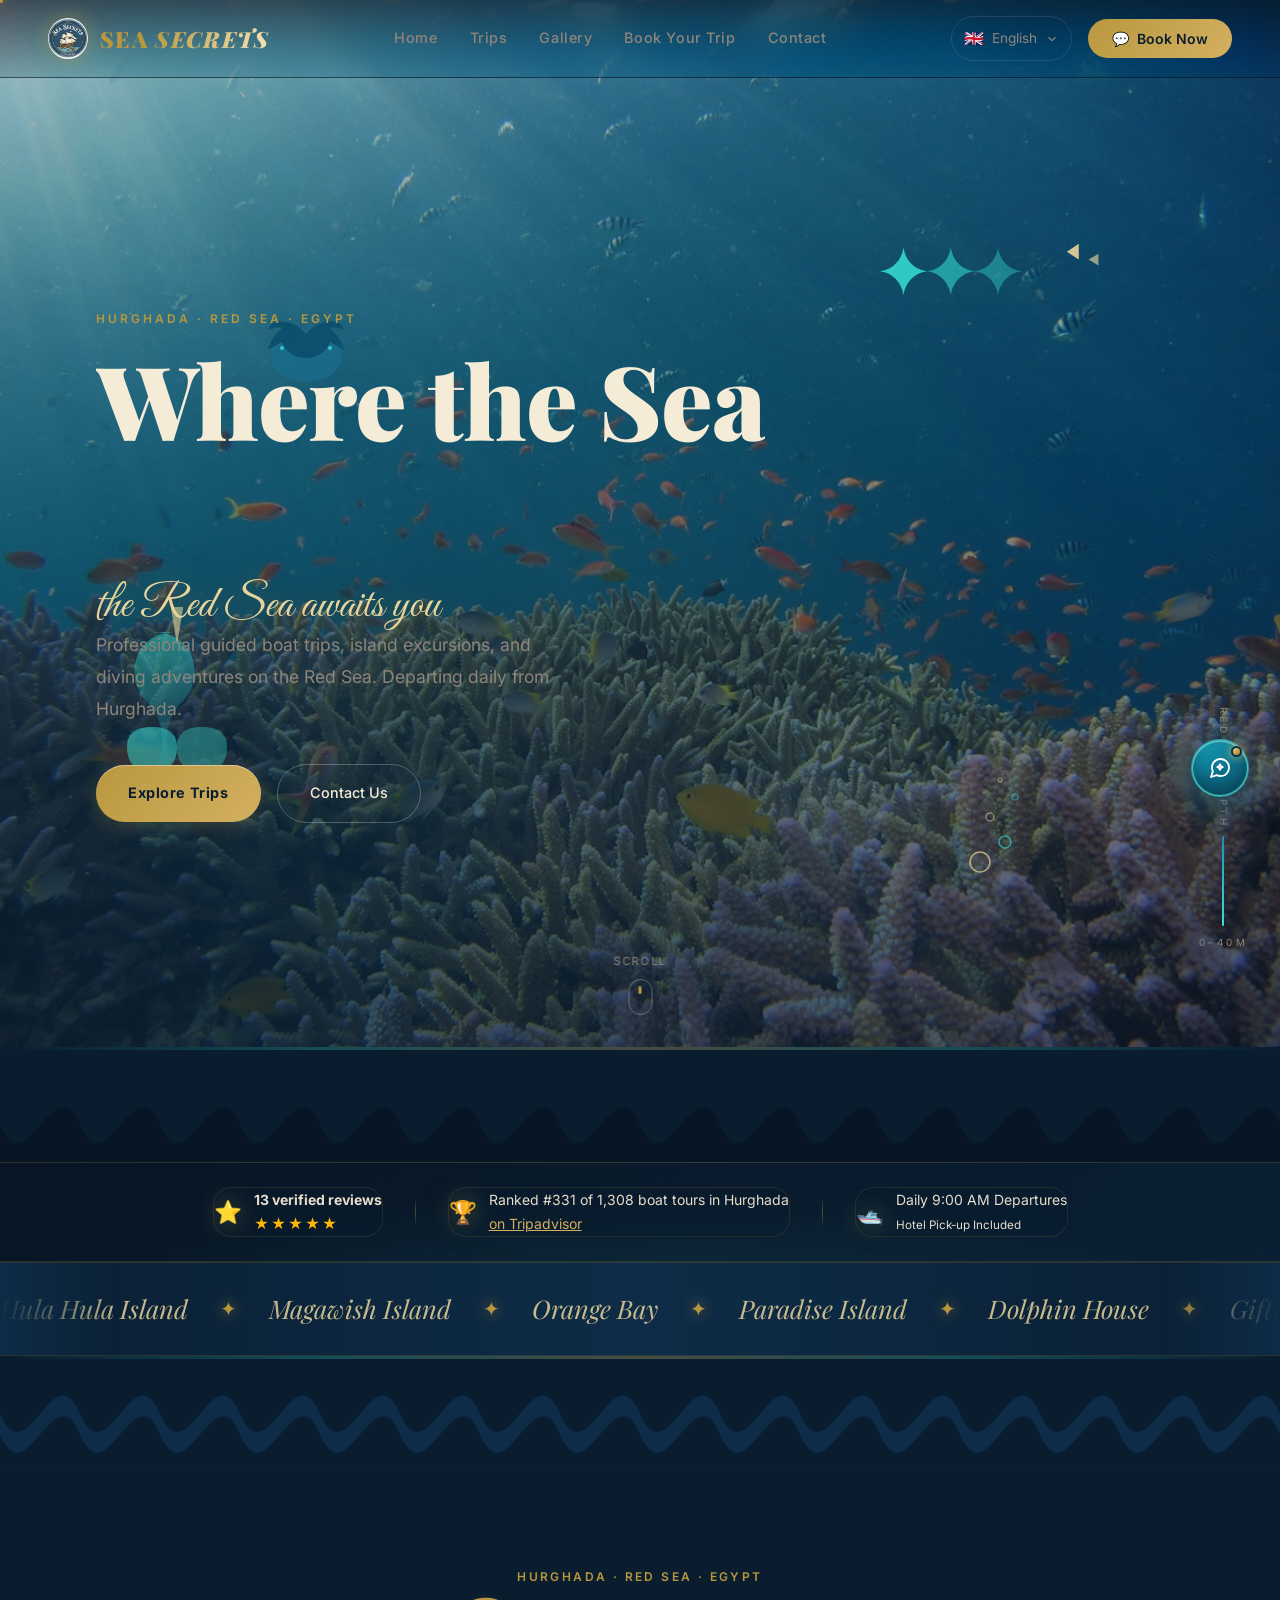
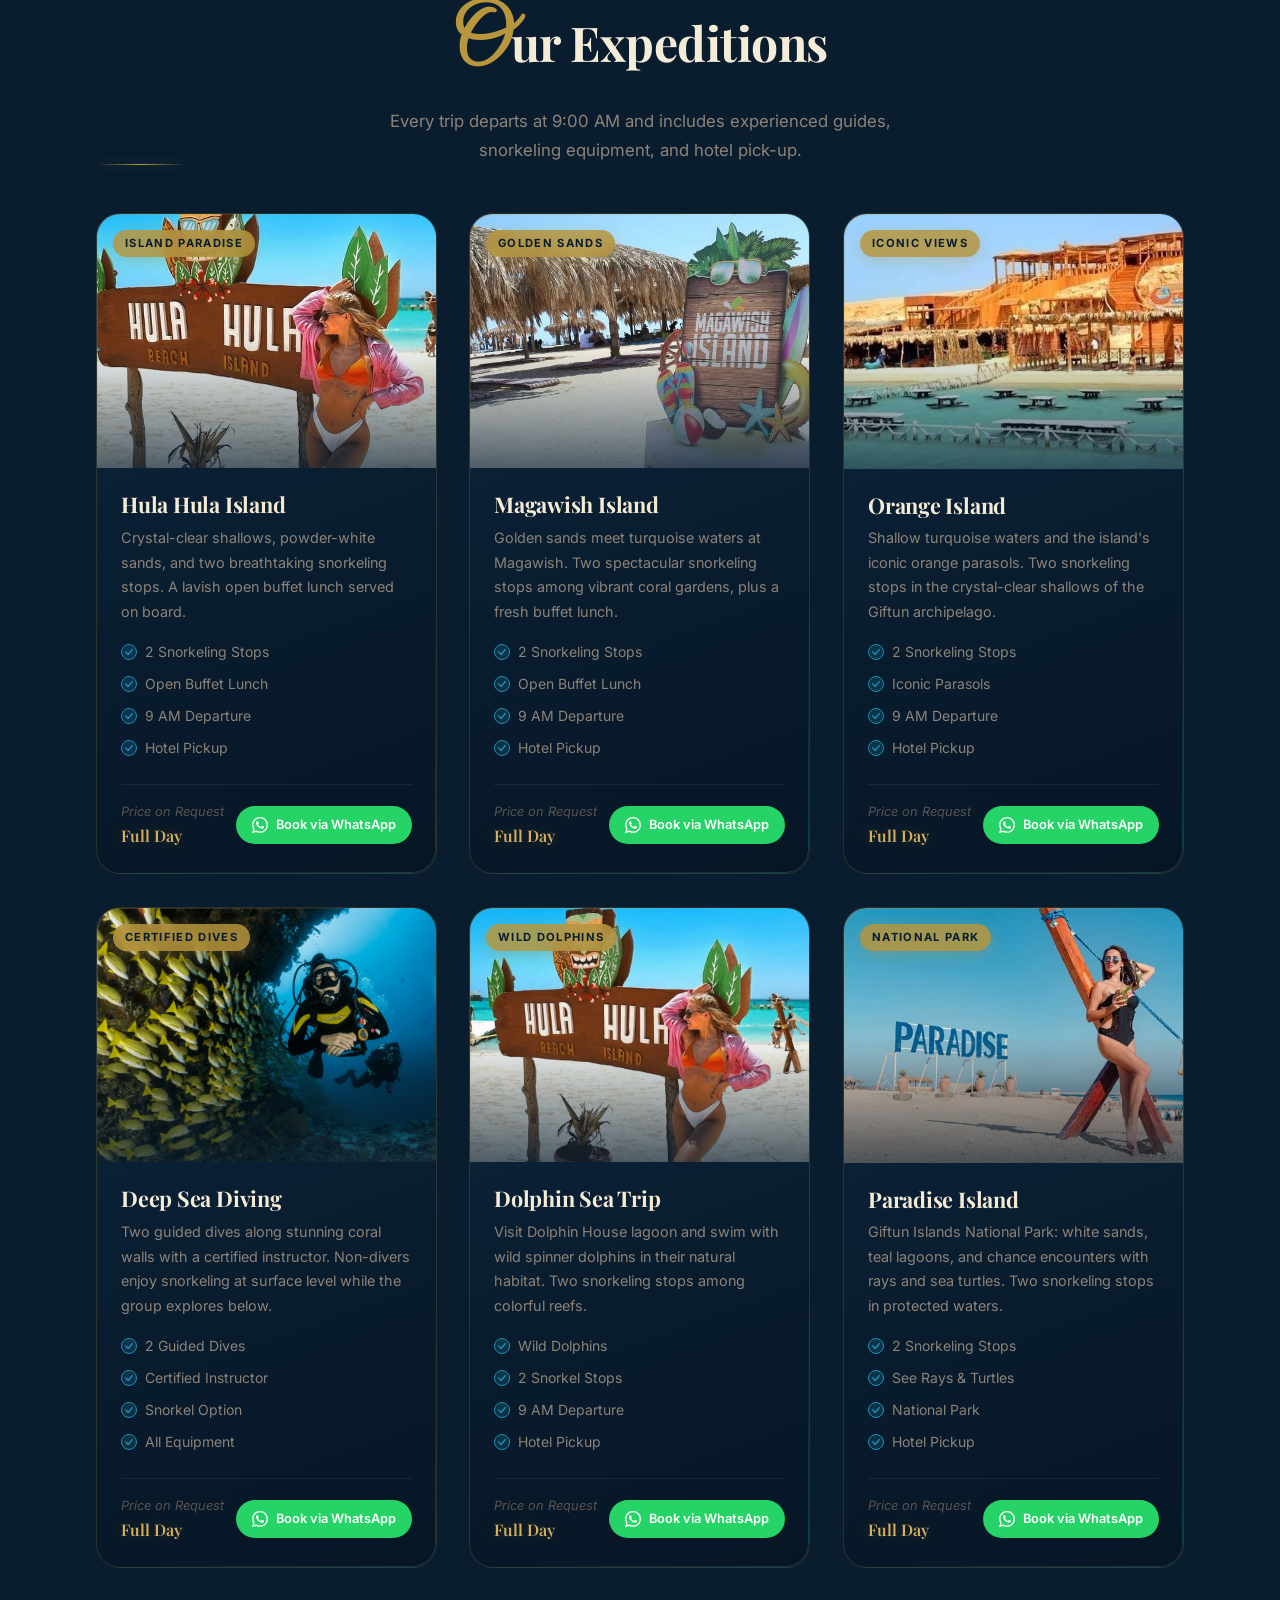
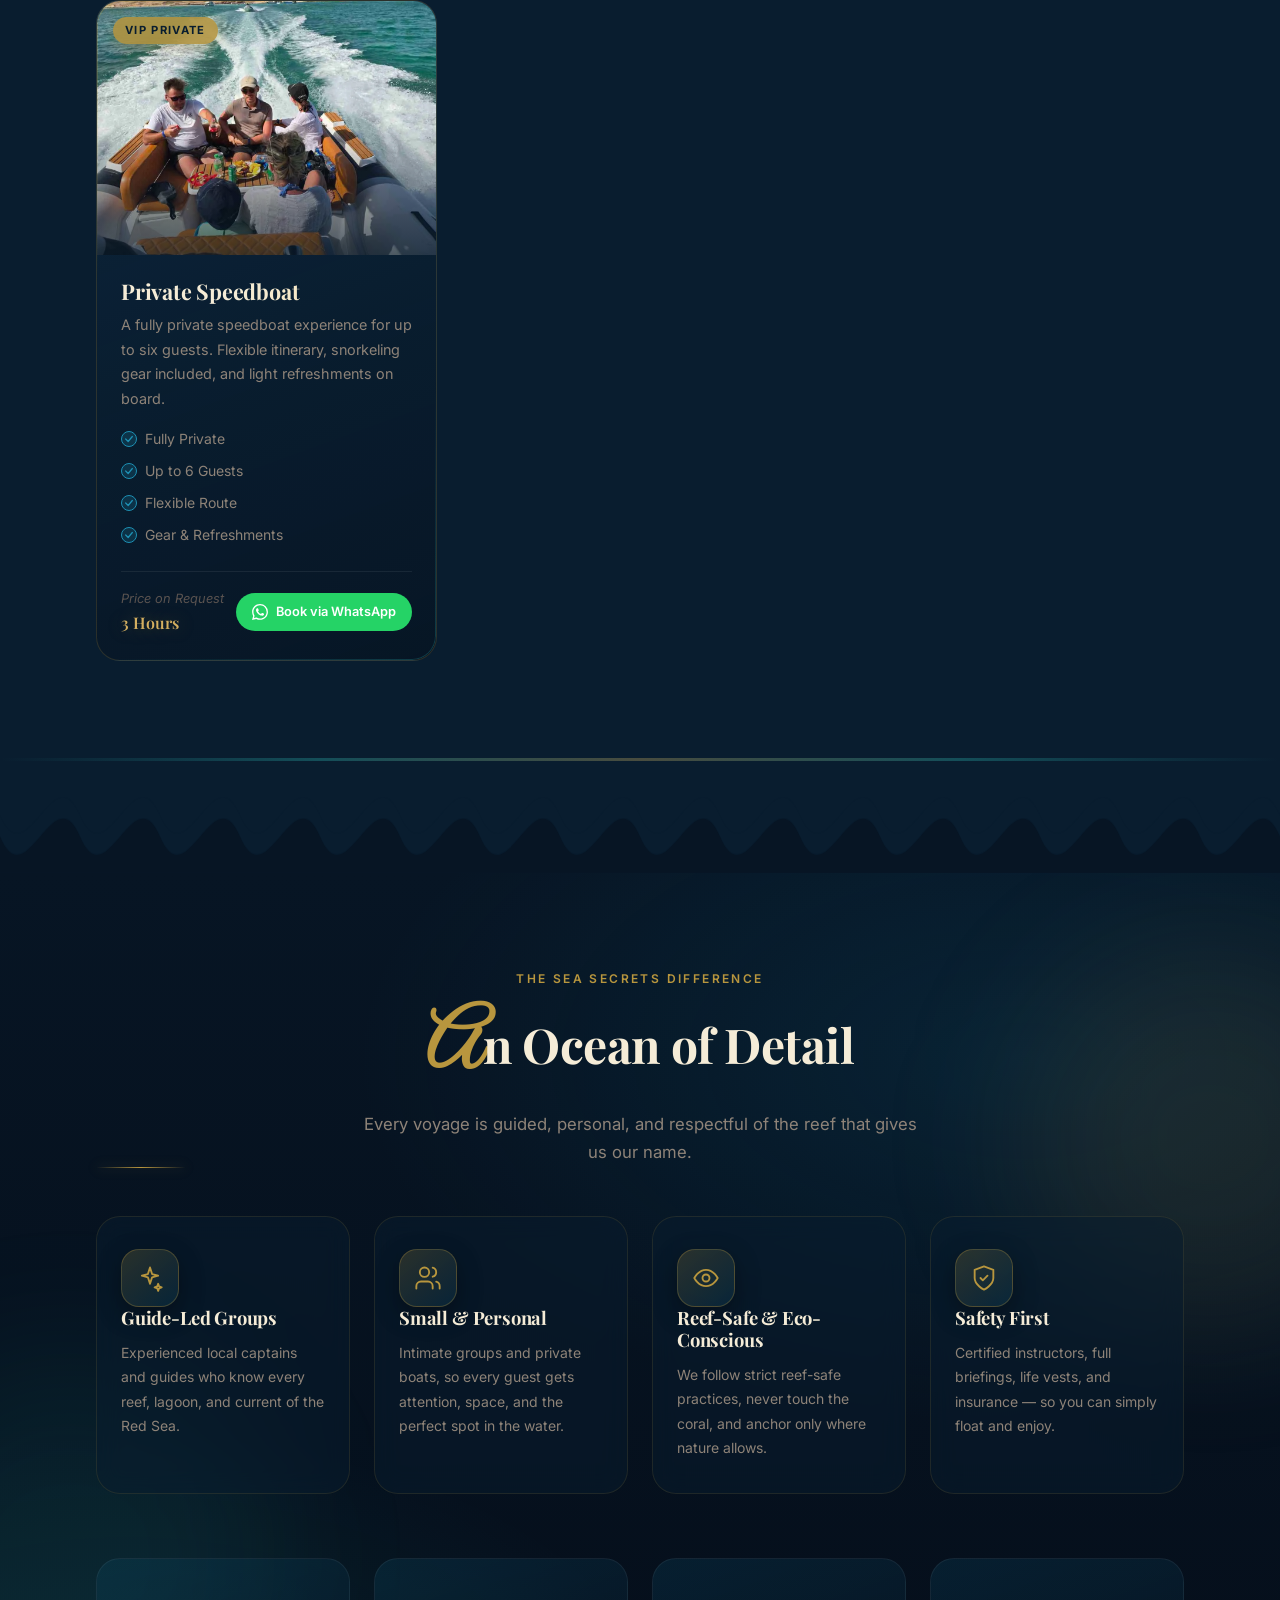
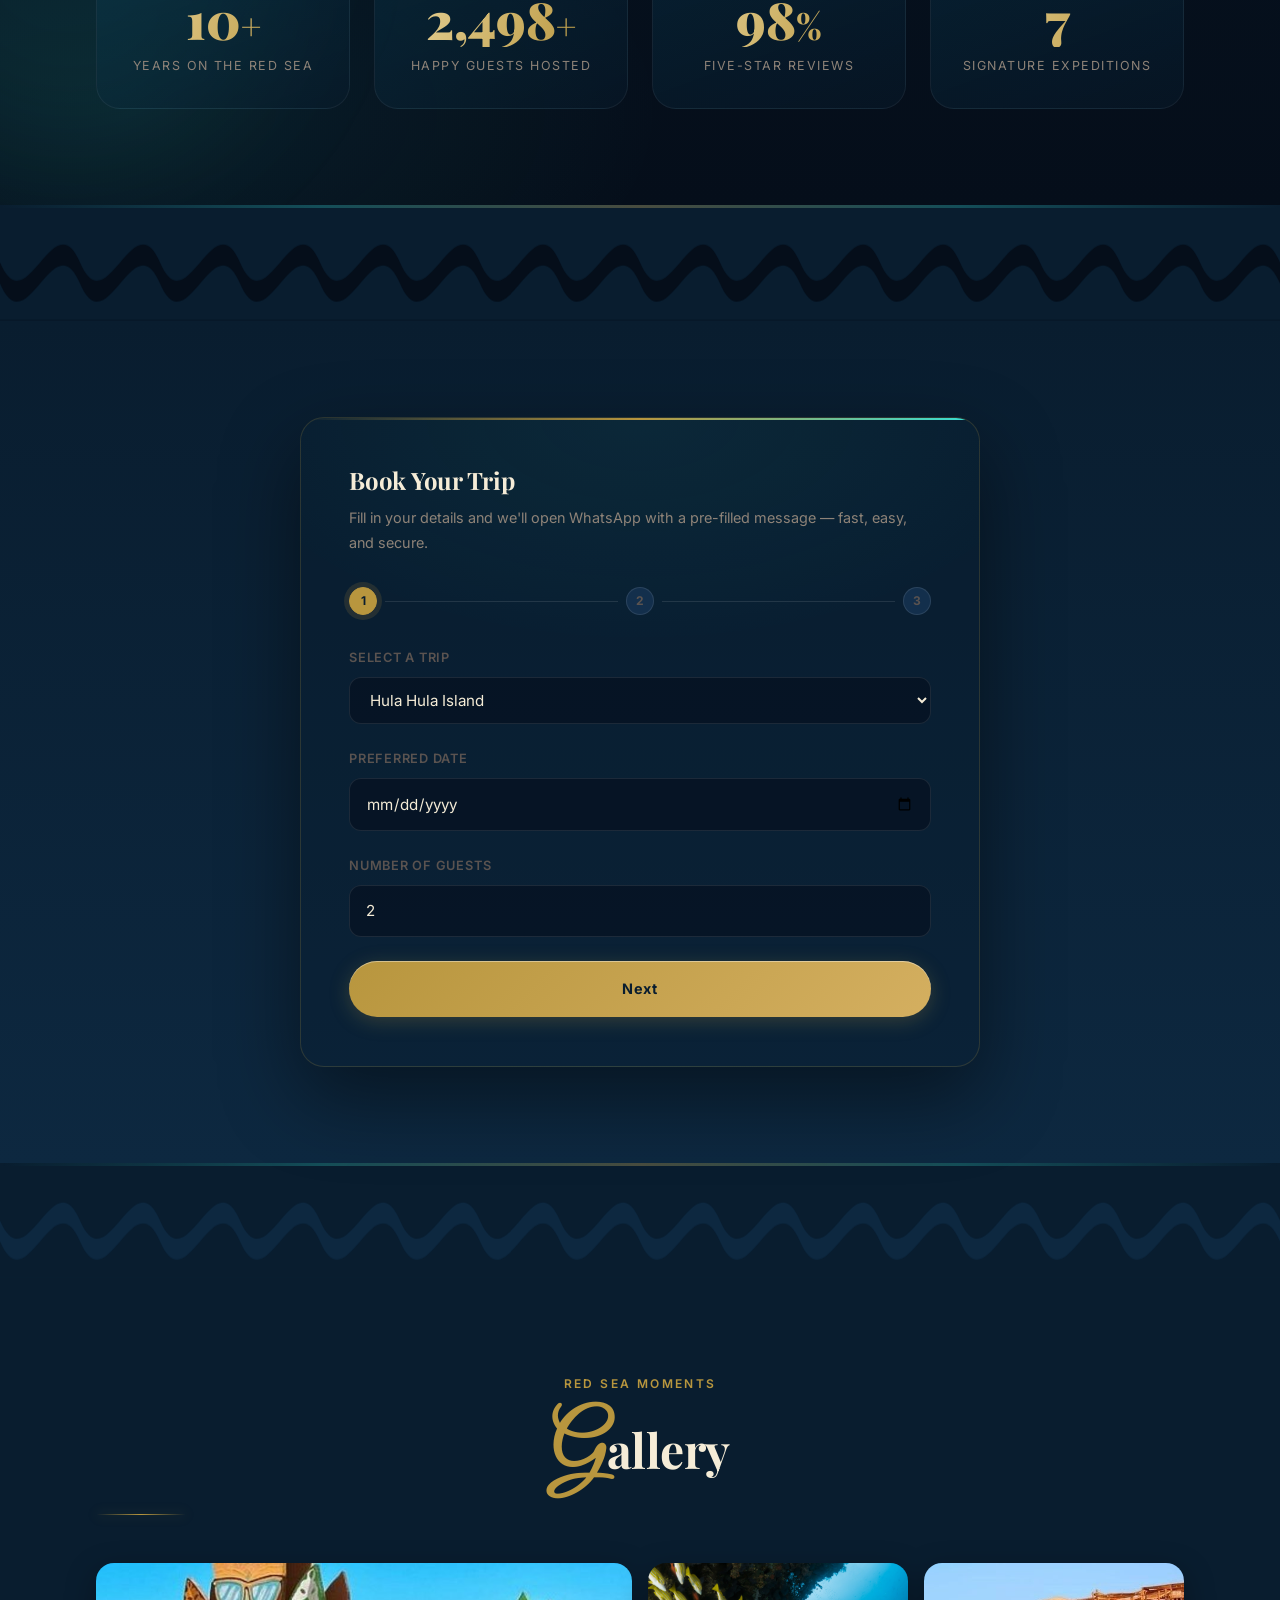
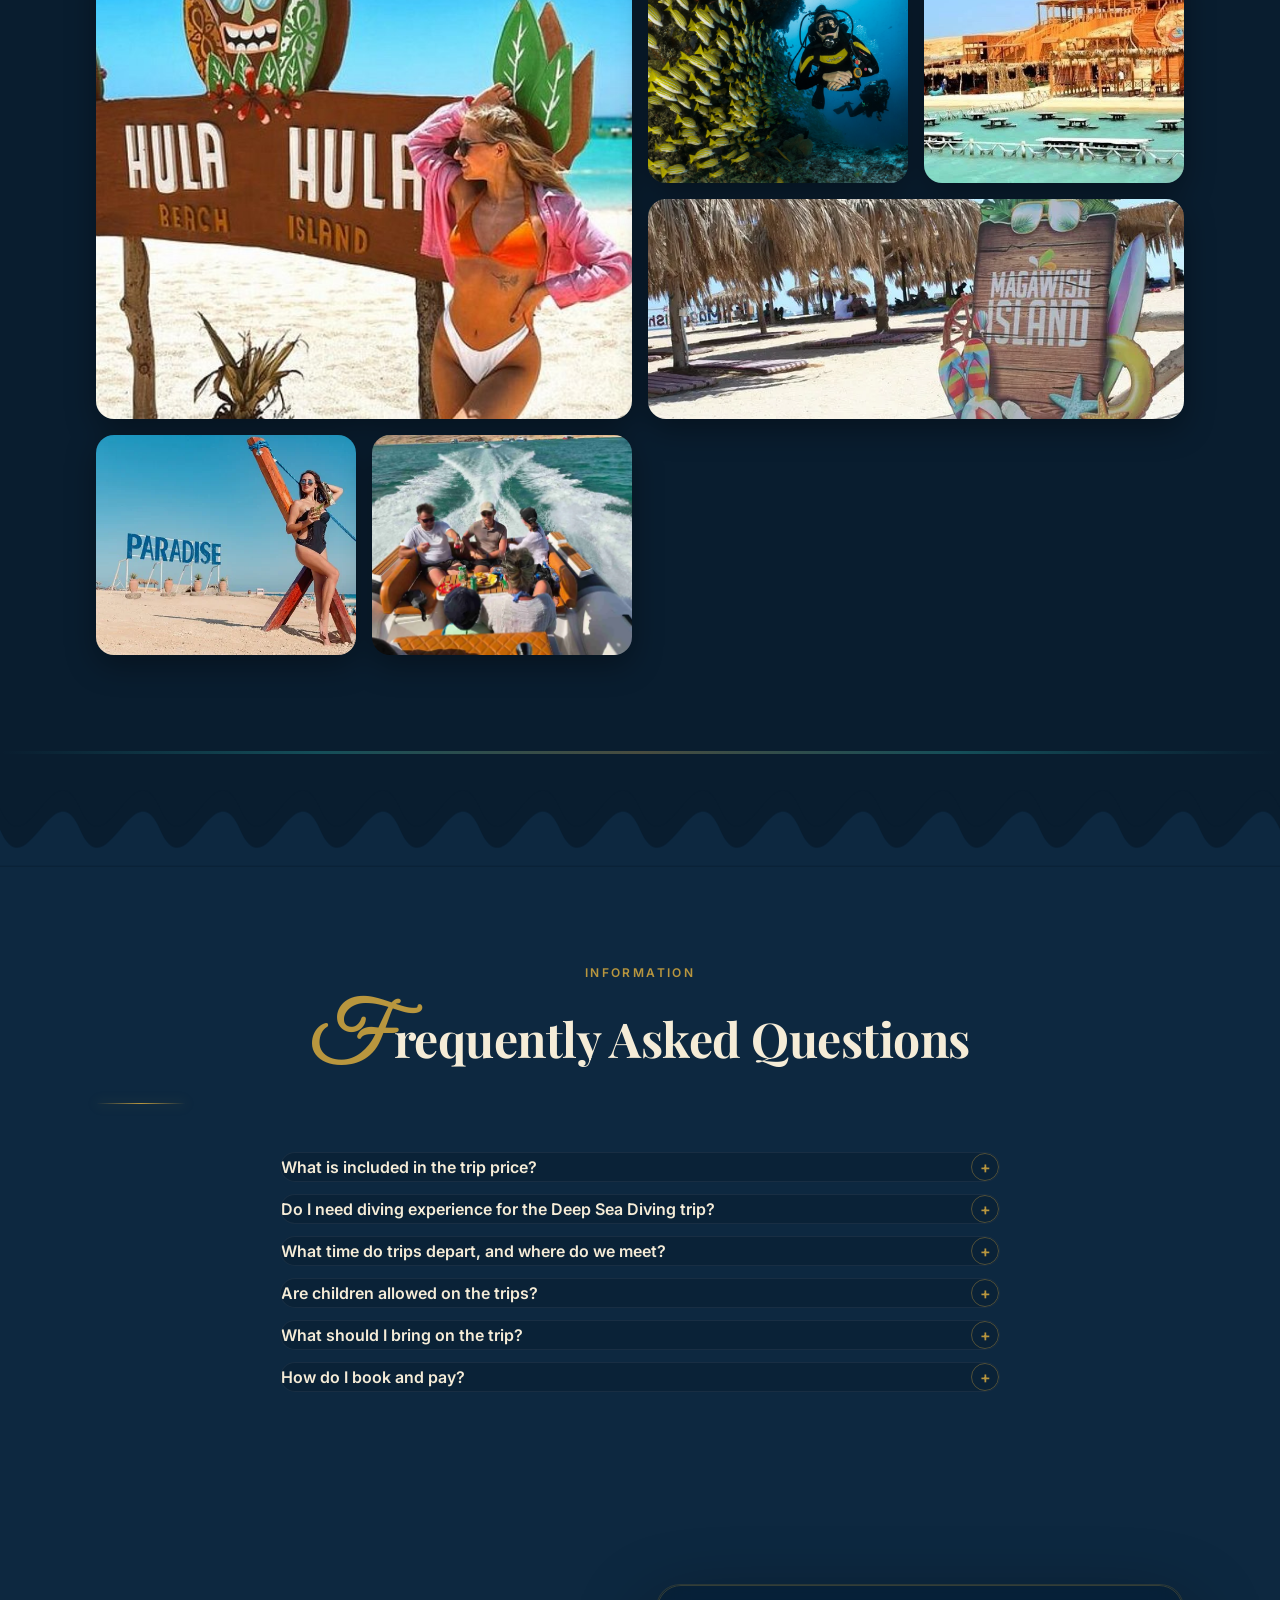
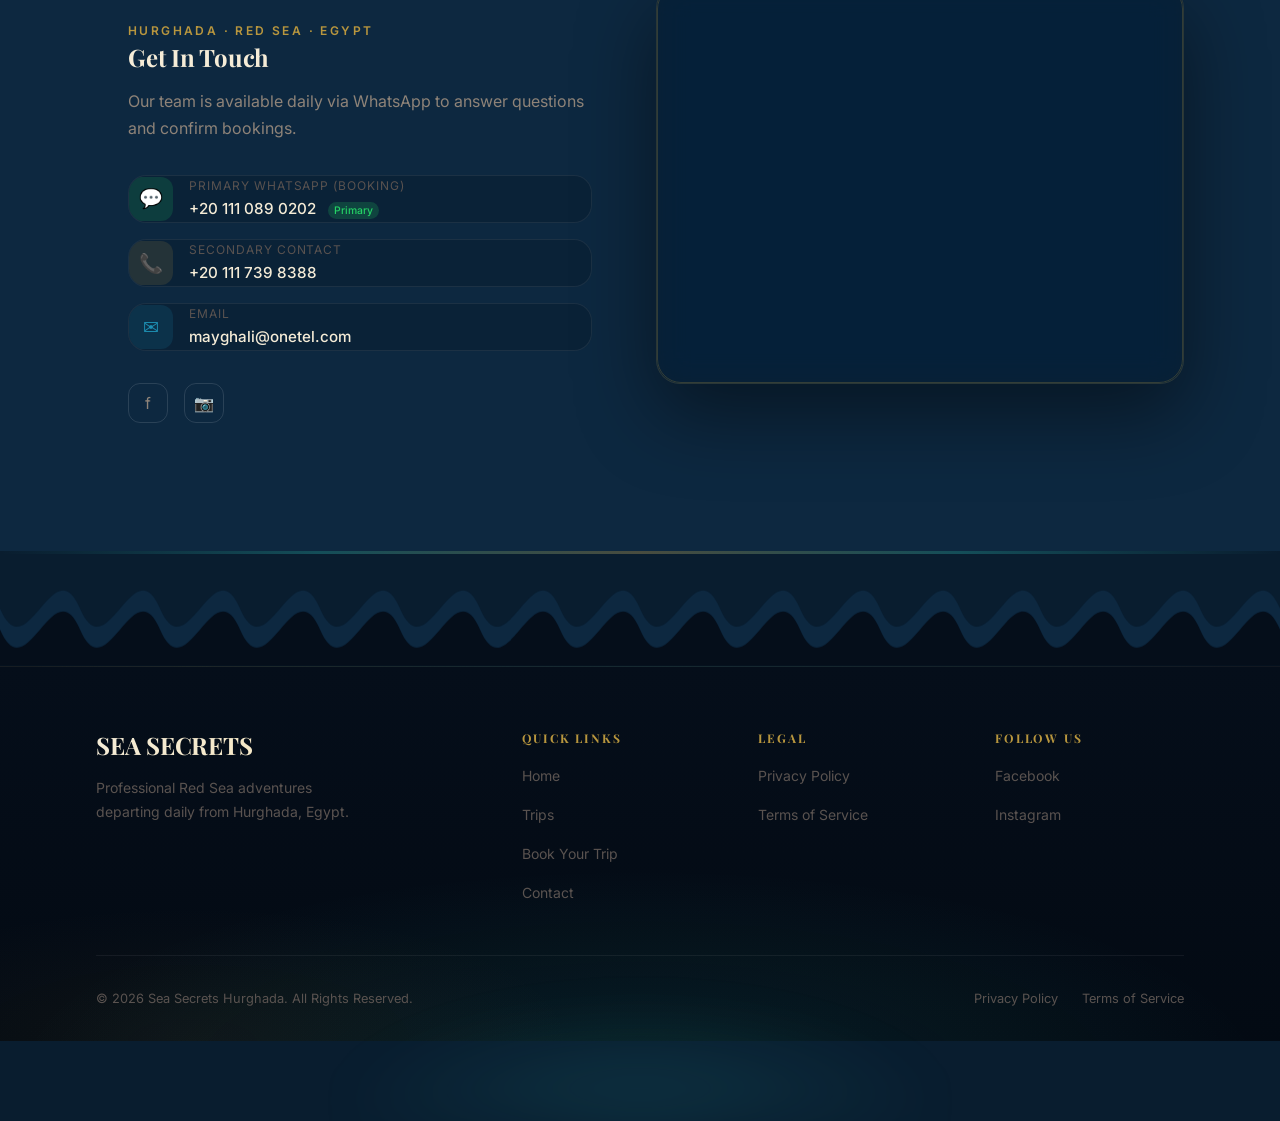
==== commit cc11b103: "Premium redesign: full-screen wide waves (5760 viewBox), redesigned concierge toggle + widget, back-" ====
--- a/index.html
+++ b/index.html
@@ -133,11 +133,11 @@
     <div class="intro-bg-gradient"></div>
     <div class="intro-bubbles"></div>
     <div class="intro-wave-wrap">
-      <svg viewBox="0 0 1200 120" preserveAspectRatio="none" fill="rgba(11,79,108,0.4)">
-        <path d="M0,0 C150,90 350,-40 500,50 C650,140 900,10 1200,40 L1200,120 L0,120 Z"></path>
+      <svg viewBox="0 0 5760 120" preserveAspectRatio="none" fill="rgba(11,79,108,0.4)">
+        <path d="M0,40 C120,110 240,-10 360,40 C480,110 600,-10 720,40 C840,110 960,-10 1080,40 C1200,110 1320,-10 1440,40 C1560,110 1680,-10 1800,40 C1920,110 2040,-10 2160,40 C2280,110 2400,-10 2520,40 C2640,110 2760,-10 2880,40 C3000,110 3120,-10 3240,40 C3360,110 3480,-10 3600,40 C3720,110 3840,-10 3960,40 C4080,110 4200,-10 4320,40 C4440,110 4560,-10 4680,40 C4800,110 4920,-10 5040,40 C5160,110 5280,-10 5400,40 C5520,110 5640,-10 5760,40 L5760,120 L0,120 Z"></path>
       </svg>
-      <svg viewBox="0 0 1200 120" preserveAspectRatio="none" fill="rgba(53,224,213,0.08)" style="animation-delay:-3s">
-        <path d="M0,30 C200,120 400,-20 600,60 C800,140 1000,0 1200,50 L1200,120 L0,120 Z"></path>
+      <svg viewBox="0 0 5760 120" preserveAspectRatio="none" fill="rgba(53,224,213,0.08)" style="animation-delay:-3s">
+        <path d="M0,60 C120,130 240,0 360,60 C480,130 600,0 720,60 C840,130 960,0 1080,60 C1200,130 1320,0 1440,60 C1560,130 1680,0 1800,60 C1920,130 2040,0 2160,60 C2280,130 2400,0 2520,60 C2640,130 2760,0 2880,60 C3000,130 3120,0 3240,60 C3360,130 3480,0 3600,60 C3720,130 3840,0 3960,60 C4080,130 4200,0 4320,60 C4440,130 4560,0 4680,60 C4800,130 4920,0 5040,60 C5160,130 5280,0 5400,60 C5520,130 5640,0 5760,60 L5760,120 L0,120 Z"></path>
       </svg>
     </div>
     <div class="intro-content">
@@ -319,9 +319,9 @@
        4. VERIFIED TRUST BAR (animated counters)
   ═══════════════════════════════════════════════════════════════ -->
   <div class="wave-divider" aria-hidden="true">
-    <svg viewBox="0 0 1440 110" preserveAspectRatio="none">
-      <path class="wave-back" d="M0,55 C120,115 240,-5 360,55 C480,115 600,-5 720,55 C840,115 960,-5 1080,55 C1200,115 1320,-5 1440,55 L1440,110 L0,110 Z" fill="#091D2F"/>
-      <path class="wave-front" d="M0,75 C120,135 240,15 360,75 C480,135 600,15 720,75 C840,135 960,15 1080,75 C1200,135 1320,15 1440,75 L1440,110 L0,110 Z" fill="#071524"/>
+    <svg viewBox="0 0 5760 110" preserveAspectRatio="none">
+      <path class="wave-back" d="M0,55 C120,115 240,-5 360,55 C480,115 600,-5 720,55 C840,115 960,-5 1080,55 C1200,115 1320,-5 1440,55 C1560,115 1680,-5 1800,55 C1920,115 2040,-5 2160,55 C2280,115 2400,-5 2520,55 C2640,115 2760,-5 2880,55 C3000,115 3120,-5 3240,55 C3360,115 3480,-5 3600,55 C3720,115 3840,-5 3960,55 C4080,115 4200,-5 4320,55 C4440,115 4560,-5 4680,55 C4800,115 4920,-5 5040,55 C5160,115 5280,-5 5400,55 C5520,115 5640,-5 5760,55 L5760,110 L0,110 Z" fill="#091D2F"/>
+      <path class="wave-front" d="M0,75 C120,135 240,15 360,75 C480,135 600,15 720,75 C840,135 960,15 1080,75 C1200,135 1320,15 1440,75 C1560,135 1680,15 1800,75 C1920,135 2040,15 2160,75 C2280,135 2400,15 2520,75 C2640,135 2760,15 2880,75 C3000,135 3120,15 3240,75 C3360,135 3480,15 3600,75 C3720,135 3840,15 3960,75 C4080,135 4200,15 4320,75 C4440,135 4560,15 4680,75 C4800,135 4920,15 5040,75 C5160,135 5280,15 5400,75 C5520,135 5640,15 5760,75 L5760,110 L0,110 Z" fill="#071524"/>
     </svg>
   </div>
   <div class="trust-bar">
@@ -380,9 +380,9 @@
        5. SIGNATURE EXPEDITIONS (7 TRIPS GRID)
   ═══════════════════════════════════════════════════════════════ -->
   <div class="wave-divider" aria-hidden="true">
-    <svg viewBox="0 0 1440 110" preserveAspectRatio="none">
-      <path class="wave-back" d="M0,55 C120,115 240,-5 360,55 C480,115 600,-5 720,55 C840,115 960,-5 1080,55 C1200,115 1320,-5 1440,55 L1440,110 L0,110 Z" fill="#0E2C47"/>
-      <path class="wave-front" d="M0,75 C120,135 240,15 360,75 C480,135 600,15 720,75 C840,135 960,15 1080,75 C1200,135 1320,15 1440,75 L1440,110 L0,110 Z" fill="#091D2F"/>
+    <svg viewBox="0 0 5760 110" preserveAspectRatio="none">
+      <path class="wave-back" d="M0,55 C120,115 240,-5 360,55 C480,115 600,-5 720,55 C840,115 960,-5 1080,55 C1200,115 1320,-5 1440,55 C1560,115 1680,-5 1800,55 C1920,115 2040,-5 2160,55 C2280,115 2400,-5 2520,55 C2640,115 2760,-5 2880,55 C3000,115 3120,-5 3240,55 C3360,115 3480,-5 3600,55 C3720,115 3840,-5 3960,55 C4080,115 4200,-5 4320,55 C4440,115 4560,-5 4680,55 C4800,115 4920,-5 5040,55 C5160,115 5280,-5 5400,55 C5520,115 5640,-5 5760,55 L5760,110 L0,110 Z" fill="#0E2C47"/>
+      <path class="wave-front" d="M0,75 C120,135 240,15 360,75 C480,135 600,15 720,75 C840,135 960,15 1080,75 C1200,135 1320,15 1440,75 C1560,135 1680,15 1800,75 C1920,135 2040,15 2160,75 C2280,135 2400,15 2520,75 C2640,135 2760,15 2880,75 C3000,135 3120,15 3240,75 C3360,135 3480,15 3600,75 C3720,135 3840,15 3960,75 C4080,135 4200,15 4320,75 C4440,135 4560,15 4680,75 C4800,135 4920,15 5040,75 C5160,135 5280,15 5400,75 C5520,135 5640,15 5760,75 L5760,110 L0,110 Z" fill="#091D2F"/>
     </svg>
   </div>
   <section id="trips" class="trips-section">
@@ -619,9 +619,9 @@
        5.5 THE SEA SECRETS EXPERIENCE (floating 3D cards + stats)
   ═══════════════════════════════════════════════════════════════ -->
   <div class="wave-divider" aria-hidden="true">
-    <svg viewBox="0 0 1440 110" preserveAspectRatio="none">
-      <path class="wave-back" d="M0,55 C120,115 240,-5 360,55 C480,115 600,-5 720,55 C840,115 960,-5 1080,55 C1200,115 1320,-5 1440,55 L1440,110 L0,110 Z" fill="#091D2F"/>
-      <path class="wave-front" d="M0,75 C120,135 240,15 360,75 C480,135 600,15 720,75 C840,135 960,15 1080,75 C1200,135 1320,15 1440,75 L1440,110 L0,110 Z" fill="#071524"/>
+    <svg viewBox="0 0 5760 110" preserveAspectRatio="none">
+      <path class="wave-back" d="M0,55 C120,115 240,-5 360,55 C480,115 600,-5 720,55 C840,115 960,-5 1080,55 C1200,115 1320,-5 1440,55 C1560,115 1680,-5 1800,55 C1920,115 2040,-5 2160,55 C2280,115 2400,-5 2520,55 C2640,115 2760,-5 2880,55 C3000,115 3120,-5 3240,55 C3360,115 3480,-5 3600,55 C3720,115 3840,-5 3960,55 C4080,115 4200,-5 4320,55 C4440,115 4560,-5 4680,55 C4800,115 4920,-5 5040,55 C5160,115 5280,-5 5400,55 C5520,115 5640,-5 5760,55 L5760,110 L0,110 Z" fill="#091D2F"/>
+      <path class="wave-front" d="M0,75 C120,135 240,15 360,75 C480,135 600,15 720,75 C840,135 960,15 1080,75 C1200,135 1320,15 1440,75 C1560,135 1680,15 1800,75 C1920,135 2040,15 2160,75 C2280,135 2400,15 2520,75 C2640,135 2760,15 2880,75 C3000,135 3120,15 3240,75 C3360,135 3480,15 3600,75 C3720,135 3840,15 3960,75 C4080,135 4200,15 4320,75 C4440,135 4560,15 4680,75 C4800,135 4920,15 5040,75 C5160,135 5280,15 5400,75 C5520,135 5640,15 5760,75 L5760,110 L0,110 Z" fill="#071524"/>
     </svg>
   </div>
   <section id="experience" class="experience-section">
@@ -687,9 +687,9 @@
   </section>
 
   <div class="wave-divider" aria-hidden="true">
-    <svg viewBox="0 0 1440 110" preserveAspectRatio="none">
-      <path class="wave-back" d="M0,55 C120,115 240,-5 360,55 C480,115 600,-5 720,55 C840,115 960,-5 1080,55 C1200,115 1320,-5 1440,55 L1440,110 L0,110 Z" fill="#050E1A"/>
-      <path class="wave-front" d="M0,75 C120,135 240,15 360,75 C480,135 600,15 720,75 C840,135 960,15 1080,75 C1200,135 1320,15 1440,75 L1440,110 L0,110 Z" fill="#091D2F"/>
+    <svg viewBox="0 0 5760 110" preserveAspectRatio="none">
+      <path class="wave-back" d="M0,55 C120,115 240,-5 360,55 C480,115 600,-5 720,55 C840,115 960,-5 1080,55 C1200,115 1320,-5 1440,55 C1560,115 1680,-5 1800,55 C1920,115 2040,-5 2160,55 C2280,115 2400,-5 2520,55 C2640,115 2760,-5 2880,55 C3000,115 3120,-5 3240,55 C3360,115 3480,-5 3600,55 C3720,115 3840,-5 3960,55 C4080,115 4200,-5 4320,55 C4440,115 4560,-5 4680,55 C4800,115 4920,-5 5040,55 C5160,115 5280,-5 5400,55 C5520,115 5640,-5 5760,55 L5760,110 L0,110 Z" fill="#050E1A"/>
+      <path class="wave-front" d="M0,75 C120,135 240,15 360,75 C480,135 600,15 720,75 C840,135 960,15 1080,75 C1200,135 1320,15 1440,75 C1560,135 1680,15 1800,75 C1920,135 2040,15 2160,75 C2280,135 2400,15 2520,75 C2640,135 2760,15 2880,75 C3000,135 3120,15 3240,75 C3360,135 3480,15 3600,75 C3720,135 3840,15 3960,75 C4080,135 4200,15 4320,75 C4440,135 4560,15 4680,75 C4800,135 4920,15 5040,75 C5160,135 5280,15 5400,75 C5520,135 5640,15 5760,75 L5760,110 L0,110 Z" fill="#091D2F"/>
     </svg>
   </div>
 
@@ -787,9 +787,9 @@
        7. GALLERY & LIGHTBOX
   ═══════════════════════════════════════════════════════════════ -->
   <div class="wave-divider" aria-hidden="true">
-    <svg viewBox="0 0 1440 110" preserveAspectRatio="none">
-      <path class="wave-back" d="M0,55 C120,115 240,-5 360,55 C480,115 600,-5 720,55 C840,115 960,-5 1080,55 C1200,115 1320,-5 1440,55 L1440,110 L0,110 Z" fill="#0D2840"/>
-      <path class="wave-front" d="M0,75 C120,135 240,15 360,75 C480,135 600,15 720,75 C840,135 960,15 1080,75 C1200,135 1320,15 1440,75 L1440,110 L0,110 Z" fill="#091D2F"/>
+    <svg viewBox="0 0 5760 110" preserveAspectRatio="none">
+      <path class="wave-back" d="M0,55 C120,115 240,-5 360,55 C480,115 600,-5 720,55 C840,115 960,-5 1080,55 C1200,115 1320,-5 1440,55 C1560,115 1680,-5 1800,55 C1920,115 2040,-5 2160,55 C2280,115 2400,-5 2520,55 C2640,115 2760,-5 2880,55 C3000,115 3120,-5 3240,55 C3360,115 3480,-5 3600,55 C3720,115 3840,-5 3960,55 C4080,115 4200,-5 4320,55 C4440,115 4560,-5 4680,55 C4800,115 4920,-5 5040,55 C5160,115 5280,-5 5400,55 C5520,115 5640,-5 5760,55 L5760,110 L0,110 Z" fill="#0D2840"/>
+      <path class="wave-front" d="M0,75 C120,135 240,15 360,75 C480,135 600,15 720,75 C840,135 960,15 1080,75 C1200,135 1320,15 1440,75 C1560,135 1680,15 1800,75 C1920,135 2040,15 2160,75 C2280,135 2400,15 2520,75 C2640,135 2760,15 2880,75 C3000,135 3120,15 3240,75 C3360,135 3480,15 3600,75 C3720,135 3840,15 3960,75 C4080,135 4200,15 4320,75 C4440,135 4560,15 4680,75 C4800,135 4920,15 5040,75 C5160,135 5280,15 5400,75 C5520,135 5640,15 5760,75 L5760,110 L0,110 Z" fill="#091D2F"/>
     </svg>
   </div>
   <section id="gallery" class="gallery-section">
@@ -840,9 +840,9 @@
        8. FAQ ACCORDION SECTION
   ═══════════════════════════════════════════════════════════════ -->
   <div class="wave-divider" aria-hidden="true">
-    <svg viewBox="0 0 1440 110" preserveAspectRatio="none">
-      <path class="wave-back" d="M0,55 C120,115 240,-5 360,55 C480,115 600,-5 720,55 C840,115 960,-5 1080,55 C1200,115 1320,-5 1440,55 L1440,110 L0,110 Z" fill="#091D2F"/>
-      <path class="wave-front" d="M0,75 C120,135 240,15 360,75 C480,135 600,15 720,75 C840,135 960,15 1080,75 C1200,135 1320,15 1440,75 L1440,110 L0,110 Z" fill="#0D2840"/>
+    <svg viewBox="0 0 5760 110" preserveAspectRatio="none">
+      <path class="wave-back" d="M0,55 C120,115 240,-5 360,55 C480,115 600,-5 720,55 C840,115 960,-5 1080,55 C1200,115 1320,-5 1440,55 C1560,115 1680,-5 1800,55 C1920,115 2040,-5 2160,55 C2280,115 2400,-5 2520,55 C2640,115 2760,-5 2880,55 C3000,115 3120,-5 3240,55 C3360,115 3480,-5 3600,55 C3720,115 3840,-5 3960,55 C4080,115 4200,-5 4320,55 C4440,115 4560,-5 4680,55 C4800,115 4920,-5 5040,55 C5160,115 5280,-5 5400,55 C5520,115 5640,-5 5760,55 L5760,110 L0,110 Z" fill="#091D2F"/>
+      <path class="wave-front" d="M0,75 C120,135 240,15 360,75 C480,135 600,15 720,75 C840,135 960,15 1080,75 C1200,135 1320,15 1440,75 C1560,135 1680,15 1800,75 C1920,135 2040,15 2160,75 C2280,135 2400,15 2520,75 C2640,135 2760,15 2880,75 C3000,135 3120,15 3240,75 C3360,135 3480,15 3600,75 C3720,135 3840,15 3960,75 C4080,135 4200,15 4320,75 C4440,135 4560,15 4680,75 C4800,135 4920,15 5040,75 C5160,135 5280,15 5400,75 C5520,135 5640,15 5760,75 L5760,110 L0,110 Z" fill="#0D2840"/>
     </svg>
   </div>
   <section class="faq-section">
@@ -972,9 +972,9 @@
        10. FOOTER
   ═══════════════════════════════════════════════════════════════ -->
   <div class="wave-divider" aria-hidden="true">
-    <svg viewBox="0 0 1440 110" preserveAspectRatio="none">
-      <path class="wave-back" d="M0,55 C120,115 240,-5 360,55 C480,115 600,-5 720,55 C840,115 960,-5 1080,55 C1200,115 1320,-5 1440,55 L1440,110 L0,110 Z" fill="#0D2840"/>
-      <path class="wave-front" d="M0,75 C120,135 240,15 360,75 C480,135 600,15 720,75 C840,135 960,15 1080,75 C1200,135 1320,15 1440,75 L1440,110 L0,110 Z" fill="#050E1A"/>
+    <svg viewBox="0 0 5760 110" preserveAspectRatio="none">
+      <path class="wave-back" d="M0,55 C120,115 240,-5 360,55 C480,115 600,-5 720,55 C840,115 960,-5 1080,55 C1200,115 1320,-5 1440,55 C1560,115 1680,-5 1800,55 C1920,115 2040,-5 2160,55 C2280,115 2400,-5 2520,55 C2640,115 2760,-5 2880,55 C3000,115 3120,-5 3240,55 C3360,115 3480,-5 3600,55 C3720,115 3840,-5 3960,55 C4080,115 4200,-5 4320,55 C4440,115 4560,-5 4680,55 C4800,115 4920,-5 5040,55 C5160,115 5280,-5 5400,55 C5520,115 5640,-5 5760,55 L5760,110 L0,110 Z" fill="#0D2840"/>
+      <path class="wave-front" d="M0,75 C120,135 240,15 360,75 C480,135 600,15 720,75 C840,135 960,15 1080,75 C1200,135 1320,15 1440,75 C1560,135 1680,15 1800,75 C1920,135 2040,15 2160,75 C2280,135 2400,15 2520,75 C2640,135 2760,15 2880,75 C3000,135 3120,15 3240,75 C3360,135 3480,15 3600,75 C3720,135 3840,15 3960,75 C4080,135 4200,15 4320,75 C4440,135 4560,15 4680,75 C4800,135 4920,15 5040,75 C5160,135 5280,15 5400,75 C5520,135 5640,15 5760,75 L5760,110 L0,110 Z" fill="#050E1A"/>
     </svg>
   </div>
   <footer>
@@ -1047,11 +1047,25 @@
        12. AI CONCIERGE WIDGET
   ═══════════════════════════════════════════════════════════════ -->
   <div class="concierge-wrap">
-    <button id="concierge-toggle" class="concierge-toggle" aria-label="Toggle AI Concierge Assistant">💬</button>
+    <button id="concierge-toggle" class="concierge-toggle" aria-expanded="false" aria-label="Toggle AI Concierge Assistant">
+      <svg class="icon-chat" viewBox="0 0 24 24" fill="none" stroke="currentColor" stroke-width="1.8" stroke-linecap="round" stroke-linejoin="round" aria-hidden="true"><path d="M21 11.5a8.38 8.38 0 0 1-.9 3.8 8.5 8.5 0 0 1-7.6 4.7 8.38 8.38 0 0 1-3.8-.9L3 21l1.9-5.7a8.38 8.38 0 0 1-.9-3.8 8.5 8.5 0 0 1 4.7-7.6 8.38 8.38 0 0 1 3.8-.9h.5a8.48 8.48 0 0 1 8 8v.5z"/><path d="M12 8.2l.9 1.9 1.9.9-1.9.9-.9 1.9-.9-1.9-1.9-.9 1.9-.9z"/></svg>
+      <svg class="icon-close" viewBox="0 0 24 24" fill="none" stroke="currentColor" stroke-width="2.4" stroke-linecap="round" stroke-linejoin="round" aria-hidden="true"><path d="M6 6l12 12M18 6L6 18"/></svg>
+    </button>
     <div id="concierge-widget" class="concierge-widget">
       <div class="concierge-head">
-        <span class="concierge-title" data-i18n="concierge.title">Sea Secrets Assistant</span>
-        <button id="concierge-close" class="concierge-close" aria-label="Close Assistant">&times;</button>
+        <div class="concierge-head-id">
+          <span class="concierge-avatar" aria-hidden="true">
+            <svg viewBox="0 0 24 24" fill="none" stroke="currentColor" stroke-width="1.7" stroke-linecap="round" stroke-linejoin="round"><path d="M12 3a6 6 0 0 0-6 6c0 2.4 1.6 4.5 3.8 5.6L9 18l2-1.5c.3 0 .7.1 1 .1a6 6 0 0 0 6-6 6 6 0 0 0-6-6z"/><path d="M9 12.5l1.8 1.8L15 10"/></svg>
+            <span class="concierge-status"></span>
+          </span>
+          <div class="concierge-head-text">
+            <span class="concierge-title" data-i18n="concierge.title">Sea Secrets Assistant</span>
+            <span class="concierge-sub" data-i18n="concierge.subtitle">Online &middot; replies instantly</span>
+          </div>
+        </div>
+        <button id="concierge-close" class="concierge-close" aria-label="Close Assistant">
+          <svg viewBox="0 0 24 24" fill="none" stroke="currentColor" stroke-width="2.2" stroke-linecap="round" stroke-linejoin="round" aria-hidden="true"><path d="M6 6l12 12M18 6L6 18"/></svg>
+        </button>
       </div>
       <div id="concierge-feed" class="concierge-feed">
         <!-- Dynamic Feed rendered by script.js -->
--- a/style.css
+++ b/style.css
@@ -1124,7 +1124,7 @@
 .back-to-top {
   position: fixed;
   bottom: calc(var(--sp-8) + 68px); /* stacked above the WA button */
-  right: var(--sp-8);
+  left: var(--sp-8);
   z-index: 501;
   width: 44px; height: 44px;
   display: flex; align-items: center; justify-content: center;
@@ -1151,7 +1151,7 @@
   pointer-events: all;
   transform: translateY(0);
 }
-[dir="rtl"] .back-to-top { right: auto; left: var(--sp-8); }
+[dir="rtl"] .back-to-top { left: auto; right: var(--sp-8); }
 
 /* ═══════════════════════════════════════════════════════════════
    16c. SOUND TOGGLE BUTTON
--- a/premium.css
+++ b/premium.css
@@ -405,7 +405,22 @@
   line-height: 0;
   z-index: 2;
 }
-.wave-divider svg { display: block; width: 100%; height: clamp(40px, 7vw, 110px); }
+.wave-divider::before {
+  content: '';
+  position: absolute;
+  top: 0; left: 0; right: 0;
+  height: 3px;
+  background: linear-gradient(90deg,
+    transparent 0%,
+    rgba(53,224,213,0.5) 25%,
+    rgba(240,201,106,0.55) 50%,
+    rgba(53,224,213,0.5) 75%,
+    transparent 100%);
+  opacity: 0.5;
+  z-index: 1;
+  pointer-events: none;
+}
+.wave-divider svg { display: block; width: 100%; height: clamp(48px, 9vw, 150px); }
 .wave-divider .wave-back {
   animation: waveSlide 14s linear infinite;
   will-change: transform;
@@ -928,9 +943,236 @@
   box-shadow: 0 10px 40px rgba(37,211,102,0.5), 0 0 60px rgba(37,211,102,0.15);
 }
 .concierge-toggle {
-  box-shadow: 0 8px 30px rgba(11,79,108,0.6), 0 0 30px rgba(53,224,213,0.2);
+  position: relative;
+  padding: 0;
+  width: 56px; height: 56px;
+  border-radius: 50%;
+  background: linear-gradient(150deg, #17a7bd 0%, #0b6f8a 55%, #0a5f78 100%);
+  border: 1px solid rgba(255,255,255,0.25);
+  box-shadow:
+    0 12px 36px rgba(11,79,108,0.6),
+    0 0 44px rgba(53,224,213,0.22),
+    inset 0 1px 0 rgba(255,255,255,0.4),
+    inset 0 -8px 16px rgba(2,26,40,0.45);
+  transition: transform 0.3s cubic-bezier(0.2,0.8,0.2,1), box-shadow 0.3s ease, border-color 0.3s ease;
+}
+.concierge-toggle svg {
+  position: absolute;
+  width: 24px; height: 24px;
+  transition: opacity 0.25s ease, transform 0.25s ease;
+}
+.concierge-toggle .icon-close { opacity: 0; transform: scale(0.5); }
+.concierge-toggle:has(~ .concierge-widget.open) .icon-chat { opacity: 0; transform: scale(0.5); }
+.concierge-toggle:has(~ .concierge-widget.open) .icon-close { opacity: 1; transform: scale(1); }
+.concierge-toggle:hover {
+  transform: translateY(-3px) scale(1.06);
+  border-color: rgba(255,255,255,0.4);
+  box-shadow:
+    0 16px 44px rgba(11,79,108,0.7),
+    0 0 60px rgba(53,224,213,0.35),
+    inset 0 1px 0 rgba(255,255,255,0.5),
+    inset 0 -8px 16px rgba(2,26,40,0.45);
+}
+.concierge-toggle::before {
+  content: '';
+  position: absolute; inset: -2px;
+  border-radius: 50%;
+  border: 2px solid rgba(53,224,213,0.55);
+  animation: conciergePulse 3s ease-out infinite;
+  pointer-events: none;
+}
+@keyframes conciergePulse {
+  0%   { transform: scale(1); opacity: 0.8; }
+  60%  { transform: scale(1.45); opacity: 0; }
+  100% { transform: scale(1.45); opacity: 0; }
+}
+.concierge-toggle::after {
+  content: '';
+  position: absolute; top: 5px; right: 5px;
+  width: 11px; height: 11px;
+  border-radius: 50%;
+  border: 2px solid #07324a;
+  background: linear-gradient(135deg, #f4d27a 0%, #c79a3e 60%, #a87b28 100%);
+  box-shadow: 0 0 10px rgba(240,201,106,0.9);
 }
 .back-to-top { box-shadow: 0 8px 24px rgba(0,0,0,0.4); }
+
+/* ── 16b. CONCIERGE WIDGET — deep-sea glass panel ── */
+.concierge-widget {
+  width: 340px;
+  background:
+    radial-gradient(ellipse 90% 60% at 100% 0%, rgba(53,224,213,0.08) 0%, transparent 60%),
+    radial-gradient(ellipse 80% 50% at 0% 100%, rgba(11,79,108,0.25) 0%, transparent 70%),
+    linear-gradient(160deg, #0a2438 0%, #07182a 45%, #050e1a 100%);
+  border: 1px solid rgba(53,224,213,0.18);
+  border-radius: 20px;
+  box-shadow:
+    0 30px 80px rgba(0,0,0,0.55),
+    0 0 60px rgba(53,224,213,0.12),
+    inset 0 1px 0 rgba(255,255,255,0.08);
+}
+.concierge-widget.open {
+  animation: conciergeIn 0.38s cubic-bezier(0.2,0.8,0.2,1) both;
+}
+@keyframes conciergeIn {
+  from { opacity: 0; transform: scale(0.92) translateY(14px); }
+  to   { opacity: 1; transform: none; }
+}
+.concierge-widget::before {
+  content: '';
+  position: absolute;
+  top: 0; left: 0; right: 0;
+  height: 2px;
+  border-radius: 20px 20px 0 0;
+  background: linear-gradient(90deg, transparent, rgba(53,224,213,0.7), rgba(240,201,106,0.5), transparent);
+  pointer-events: none;
+}
+.concierge-head {
+  padding: 14px 16px;
+  background: linear-gradient(135deg, rgba(17,106,135,0.55) 0%, rgba(11,79,108,0.35) 60%, rgba(9,29,47,0.4) 100%);
+  border-bottom: 1px solid rgba(53,224,213,0.14);
+}
+.concierge-head-id {
+  display: flex; align-items: center; gap: 12px;
+  min-width: 0;
+}
+.concierge-avatar {
+  position: relative;
+  flex: none;
+  width: 40px; height: 40px;
+  border-radius: 50%;
+  display: flex; align-items: center; justify-content: center;
+  color: #cff7f4;
+  background: linear-gradient(145deg, #17a7bd 0%, #0b6f8a 60%, #0a5f78 100%);
+  border: 1px solid rgba(255,255,255,0.25);
+  box-shadow: 0 6px 18px rgba(11,79,108,0.55), inset 0 1px 0 rgba(255,255,255,0.35);
+}
+.concierge-avatar svg { width: 22px; height: 22px; }
+.concierge-status {
+  position: absolute; bottom: 1px; right: 1px;
+  width: 11px; height: 11px;
+  border-radius: 50%;
+  border: 2px solid #0a2438;
+  background: #34d399;
+  box-shadow: 0 0 8px rgba(52,211,153,0.9);
+}
+.concierge-head-text {
+  display: flex; flex-direction: column;
+  gap: 2px;
+  min-width: 0;
+}
+.concierge-title {
+  font-size: 0.92rem; font-weight: 700;
+  color: #f0fafc;
+  letter-spacing: 0.01em;
+  white-space: nowrap; overflow: hidden; text-overflow: ellipsis;
+}
+.concierge-sub {
+  font-size: 0.72rem;
+  color: rgba(53,224,213,0.85);
+  letter-spacing: 0.02em;
+  white-space: nowrap; overflow: hidden; text-overflow: ellipsis;
+}
+.concierge-close {
+  flex: none;
+  width: 30px; height: 30px;
+  display: flex; align-items: center; justify-content: center;
+  margin-left: 10px;
+  border-radius: 50%;
+  color: rgba(255,255,255,0.75);
+  background: rgba(255,255,255,0.06);
+  border: 1px solid rgba(255,255,255,0.12);
+  transition: background 0.2s ease, color 0.2s ease, transform 0.2s ease;
+}
+.concierge-close svg { width: 15px; height: 15px; }
+.concierge-close:hover {
+  color: #fff;
+  background: rgba(53,224,213,0.22);
+  border-color: rgba(53,224,213,0.4);
+  transform: rotate(90deg);
+}
+.concierge-feed {
+  padding: 16px;
+  height: 260px;
+  gap: 10px;
+  background: transparent;
+}
+.concierge-msg {
+  padding: 10px 14px;
+  font-size: 0.84rem;
+  border-radius: 16px;
+  box-shadow: 0 4px 14px rgba(0,0,0,0.25);
+}
+.concierge-msg.bot {
+  position: relative;
+  background: rgba(11,79,108,0.32);
+  border: 1px solid rgba(53,224,213,0.16);
+  border-bottom-left-radius: 5px;
+  color: #e3f5f7;
+}
+.concierge-msg.bot::before {
+  content: '';
+  position: absolute;
+  bottom: 0; left: 0;
+  width: 26px; height: 26px;
+  border-radius: 0 0 0 8px;
+  background: rgba(53,224,213,0.12);
+  z-index: -1;
+}
+.concierge-msg.user {
+  background: linear-gradient(135deg, #e3b952 0%, #c79a3e 100%);
+  border-bottom-right-radius: 5px;
+  color: #08253a;
+  font-weight: 600;
+}
+.concierge-options { gap: 8px; margin-top: 2px; }
+.concierge-opt {
+  display: flex; align-items: center; justify-content: space-between;
+  gap: 10px;
+  padding: 10px 14px;
+  font-size: 0.8rem;
+  font-weight: 600;
+  color: #bfeef4;
+  text-align: left;
+  background: linear-gradient(135deg, rgba(11,79,108,0.35) 0%, rgba(9,29,47,0.5) 100%);
+  border: 1px solid rgba(53,224,213,0.18);
+  border-radius: 12px;
+  transition: transform 0.2s ease, background 0.2s ease, border-color 0.2s ease, box-shadow 0.2s ease;
+}
+.concierge-opt::after {
+  content: '→';
+  flex: none;
+  font-size: 0.95rem;
+  color: rgba(240,201,106,0.9);
+  transition: transform 0.2s ease;
+}
+.concierge-opt:hover {
+  transform: translateX(4px);
+  background: linear-gradient(135deg, rgba(17,106,135,0.5) 0%, rgba(11,79,108,0.6) 100%);
+  border-color: rgba(53,224,213,0.45);
+  box-shadow: 0 6px 20px rgba(11,79,108,0.4);
+}
+.concierge-opt:hover::after { transform: translateX(3px); }
+.wa-cta-btn {
+  gap: 10px;
+  padding: 12px 16px;
+  background: linear-gradient(135deg, #25d366 0%, #1eb457 100%);
+  border-radius: 12px;
+  font-size: 0.84rem; font-weight: 700;
+  color: #062b14;
+  box-shadow: 0 8px 24px rgba(37,211,102,0.35), inset 0 1px 0 rgba(255,255,255,0.35);
+  transition: transform 0.2s ease, box-shadow 0.2s ease, filter 0.2s ease;
+}
+.wa-cta-btn:hover {
+  transform: translateY(-2px);
+  box-shadow: 0 12px 30px rgba(37,211,102,0.45), inset 0 1px 0 rgba(255,255,255,0.4);
+  filter: brightness(1.05);
+}
+[dir="rtl"] .concierge-opt { text-align: right; }
+[dir="rtl"] .concierge-opt::after { content: '←'; }
+[dir="rtl"] .concierge-opt:hover { transform: translateX(-4px); }
+[dir="rtl"] .concierge-opt:hover::after { transform: translateX(-3px); }
+[dir="rtl"] .concierge-close { margin-left: 0; margin-right: 10px; }
 
 /* ═══════════════════════════════════════════════════════════════
    17. SCROLL REVEAL UPGRADE — rise + blur silk
@@ -1046,6 +1288,8 @@
   .hero-title .word-inner { transform: none; opacity: 1; transition: none; }
   .hero-script { animation: none; opacity: 1; transform: none; }
   .wave-divider .wave-back, .wave-divider .wave-front { animation: none; }
+  .concierge-toggle::before { animation: none; }
+  .concierge-widget.open { animation: none; }
   .trip-card { transform: none !important; }
   .trip-card .card-glare { display: none; }
   .reveal { transform: none; filter: none; transition: opacity 0.3s ease; }
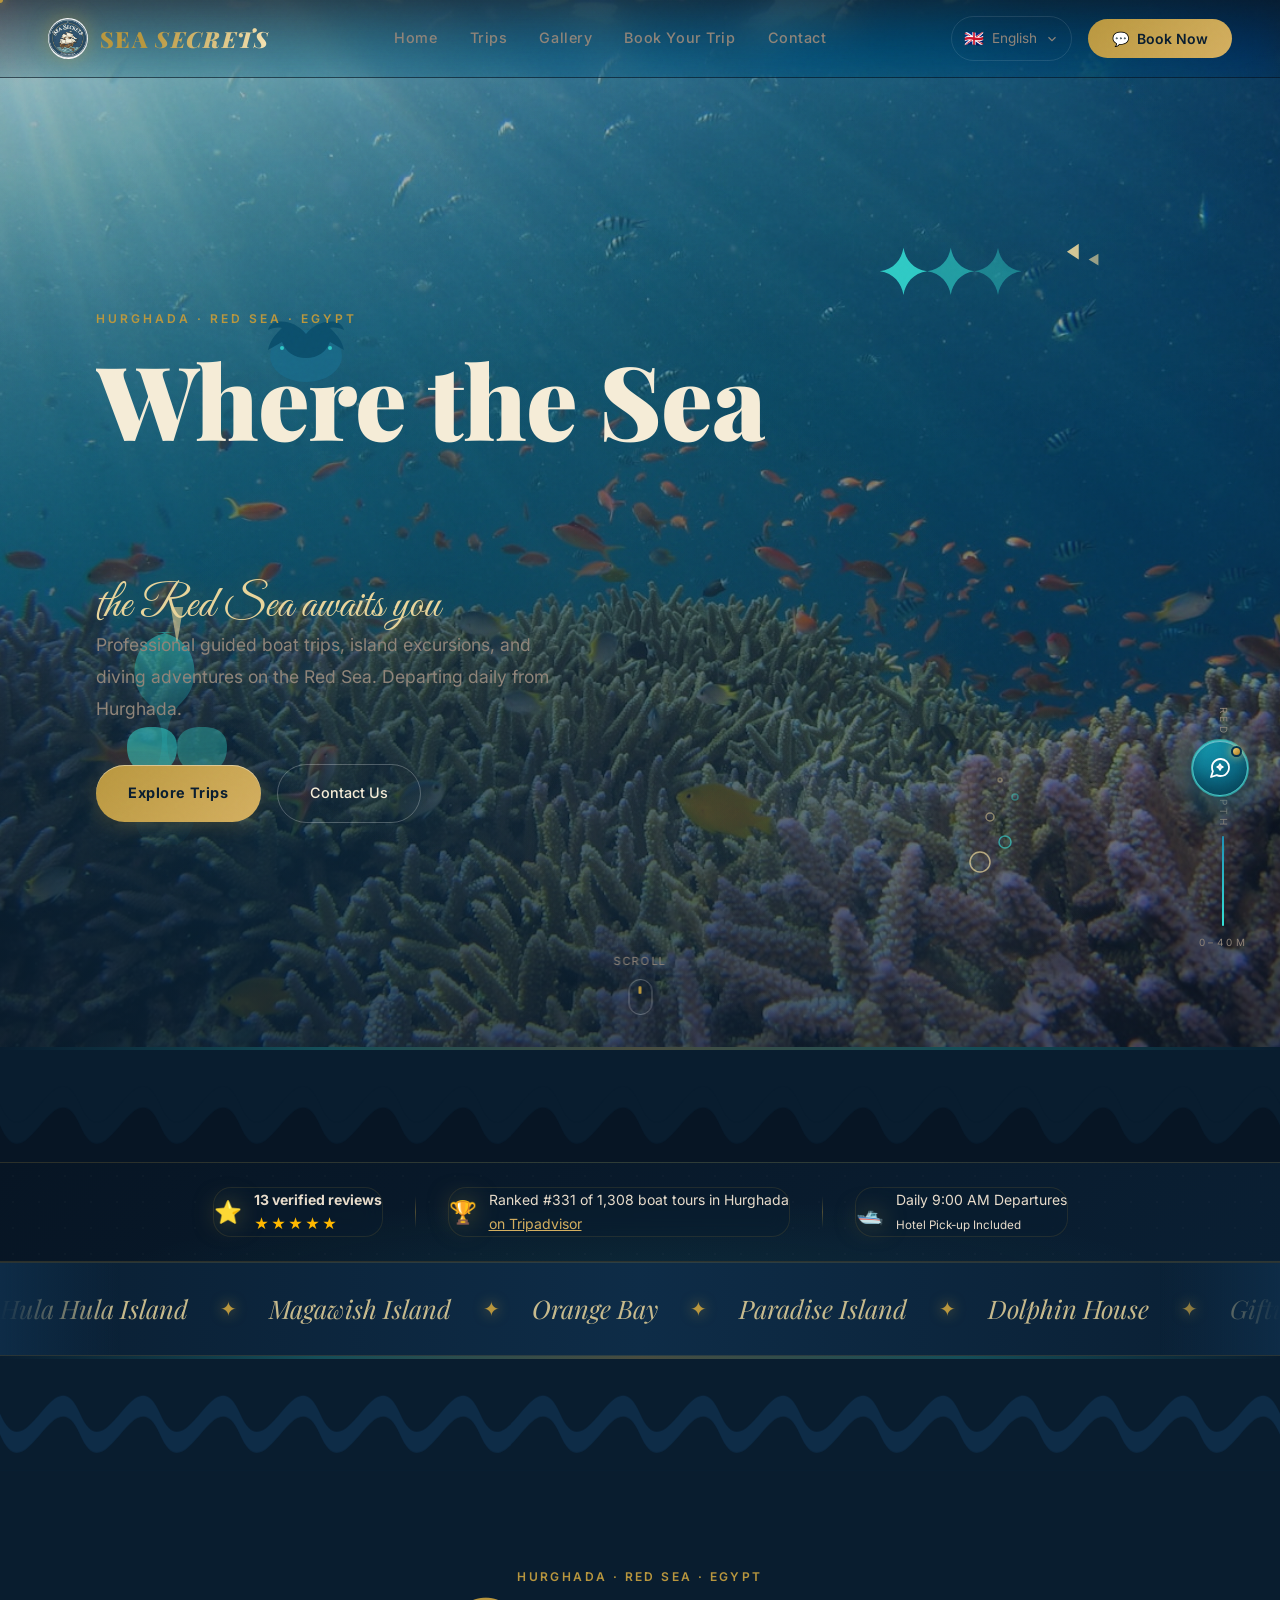
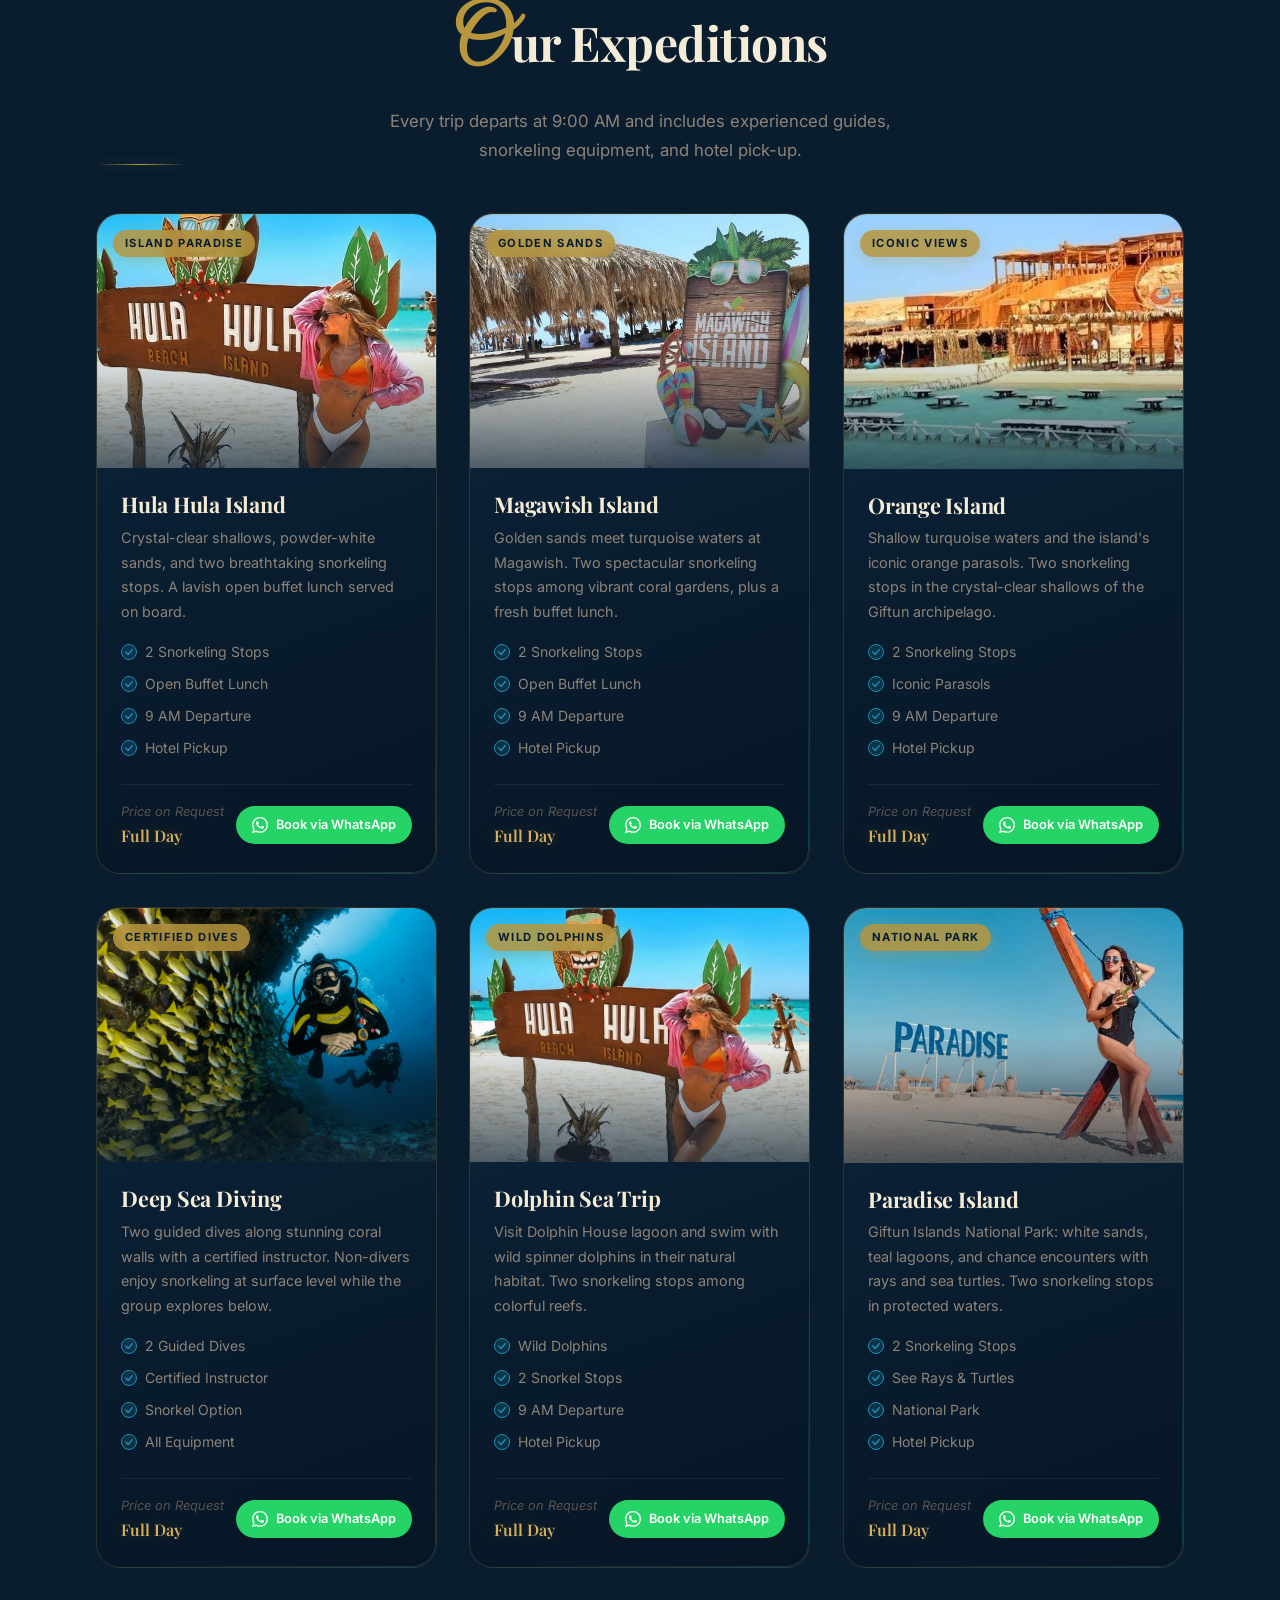
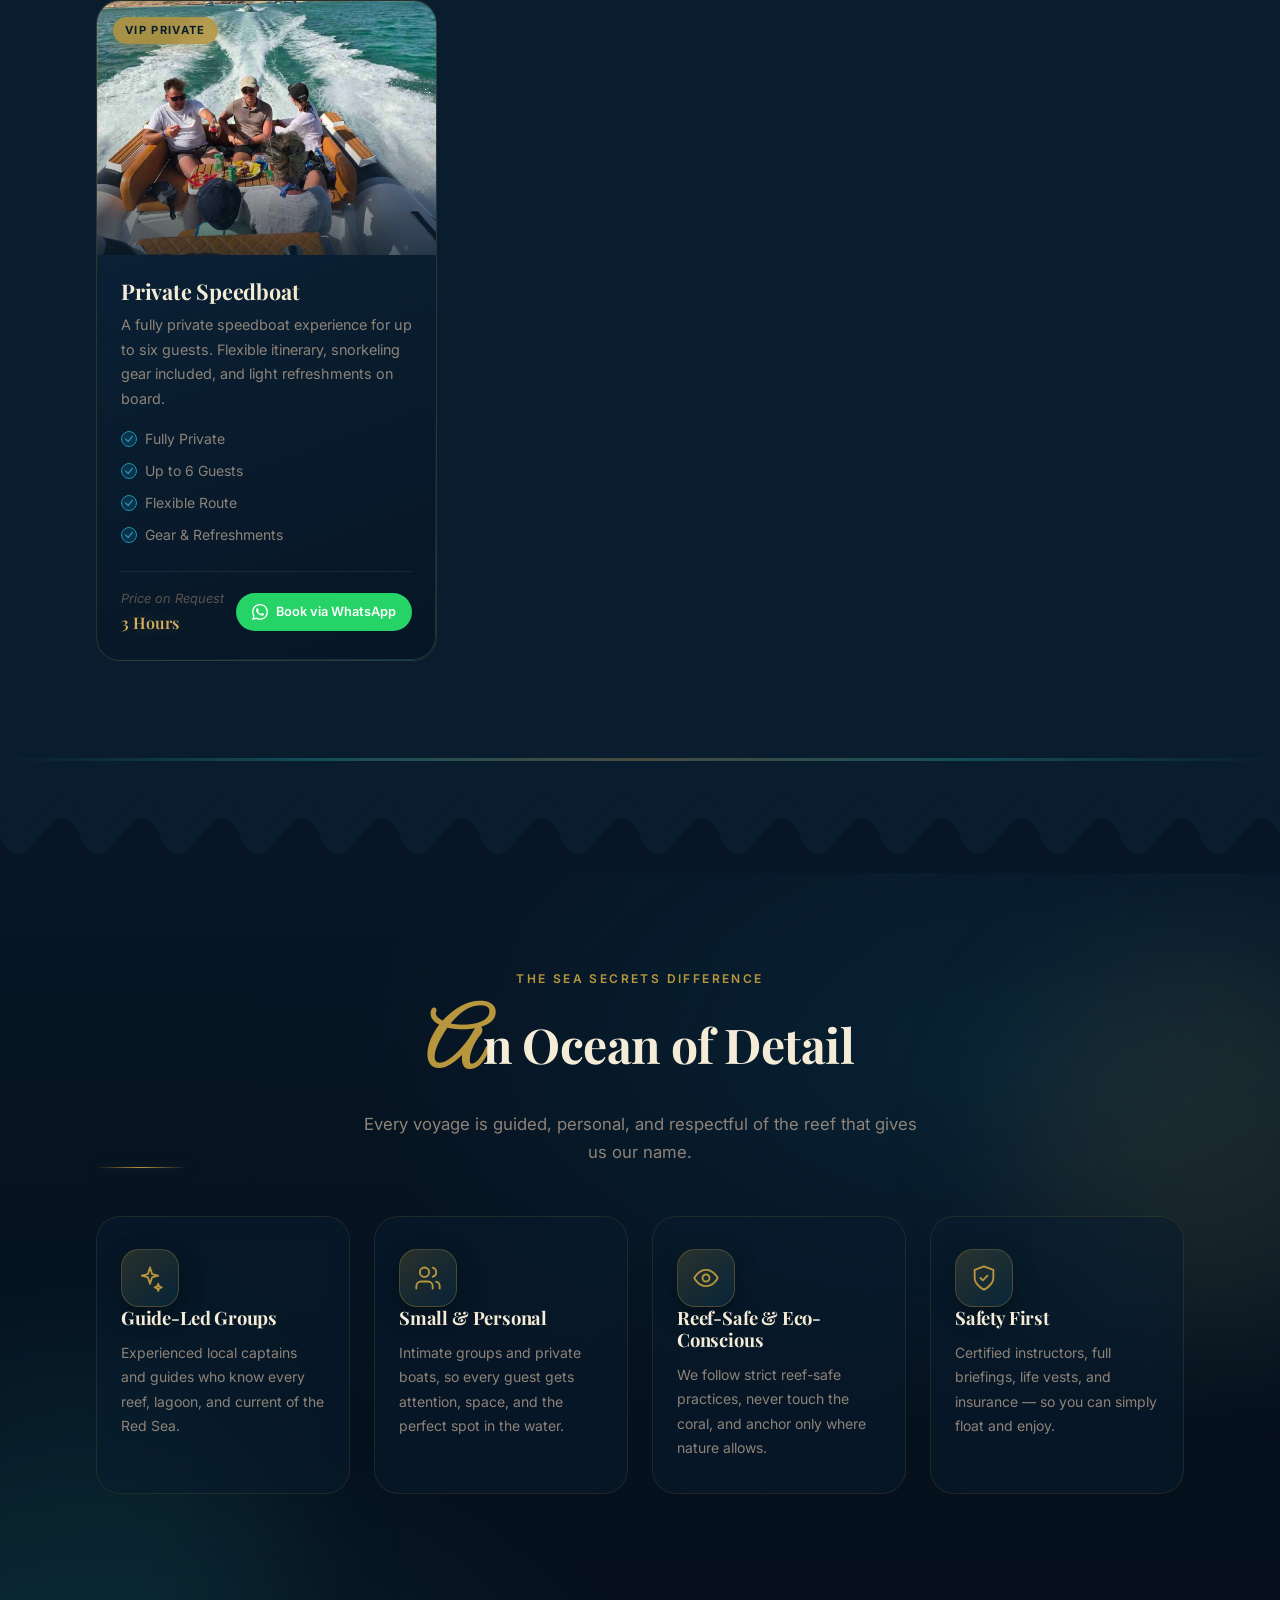
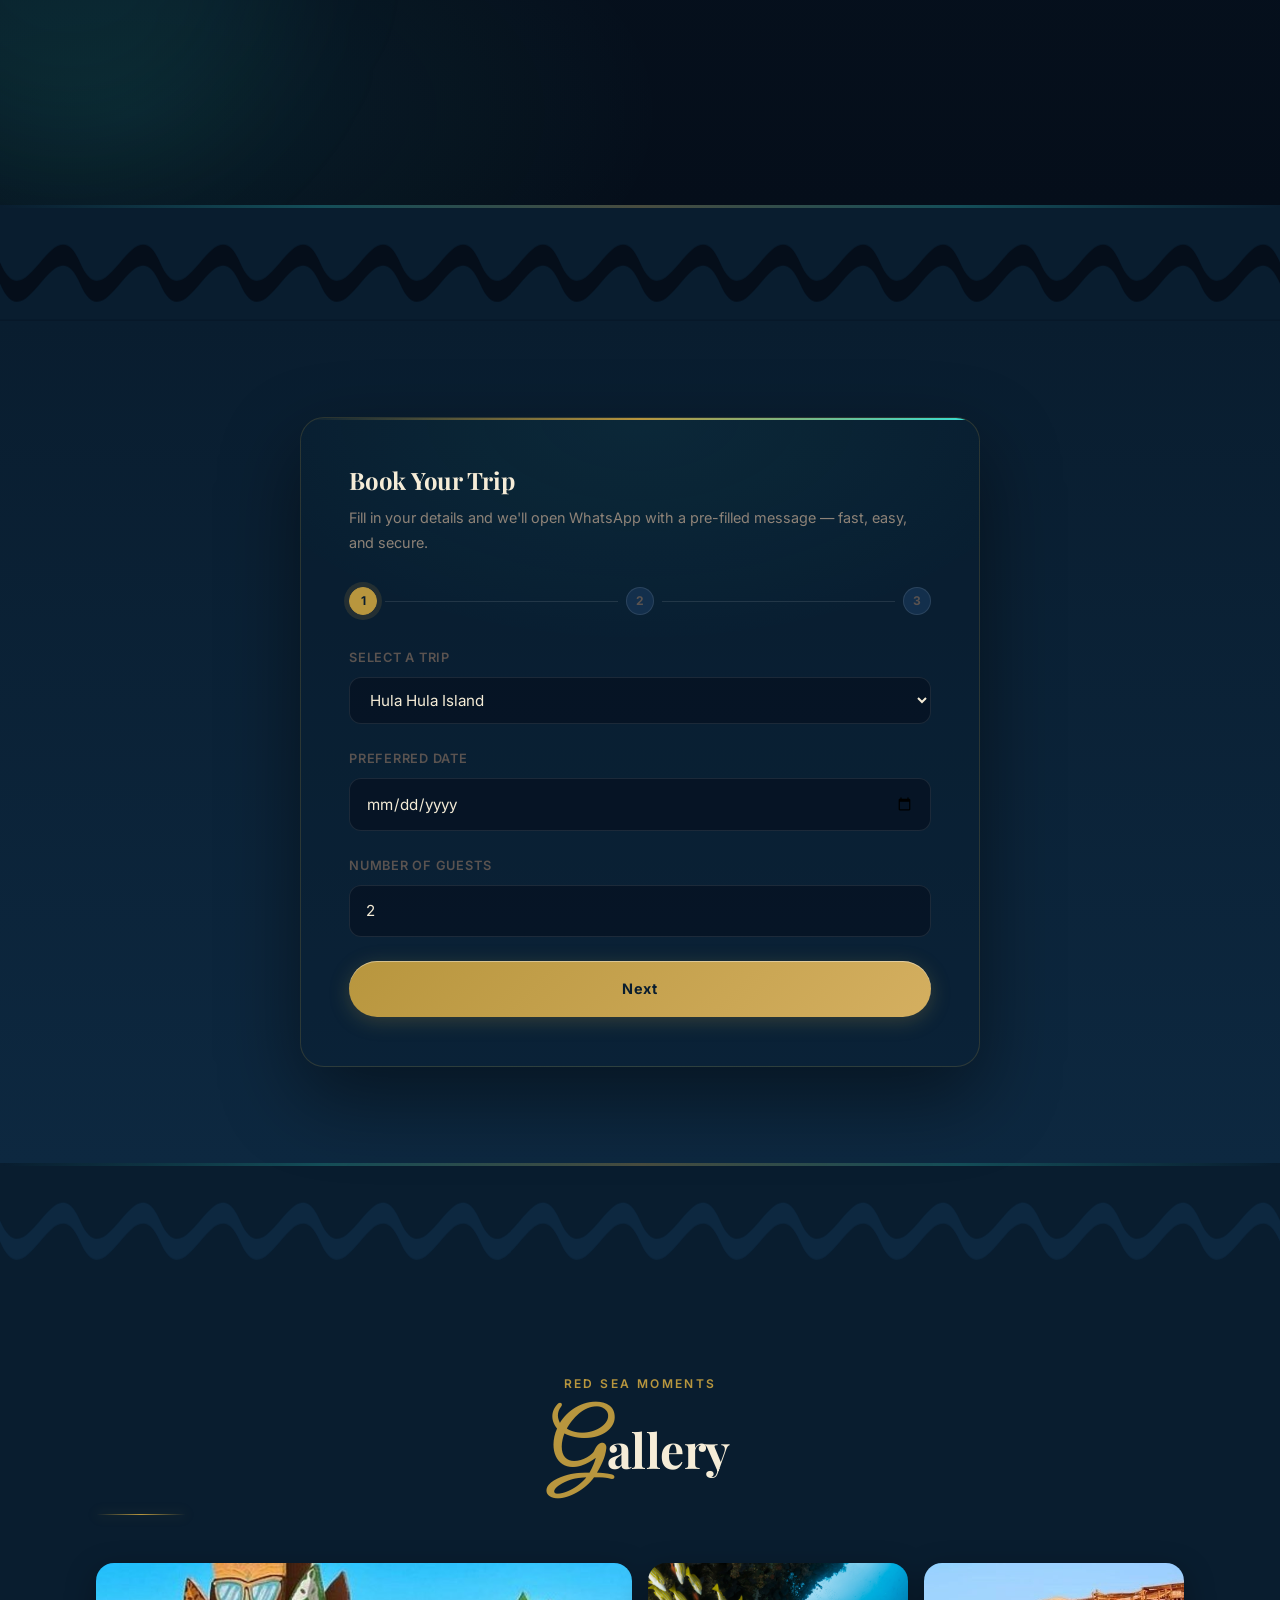
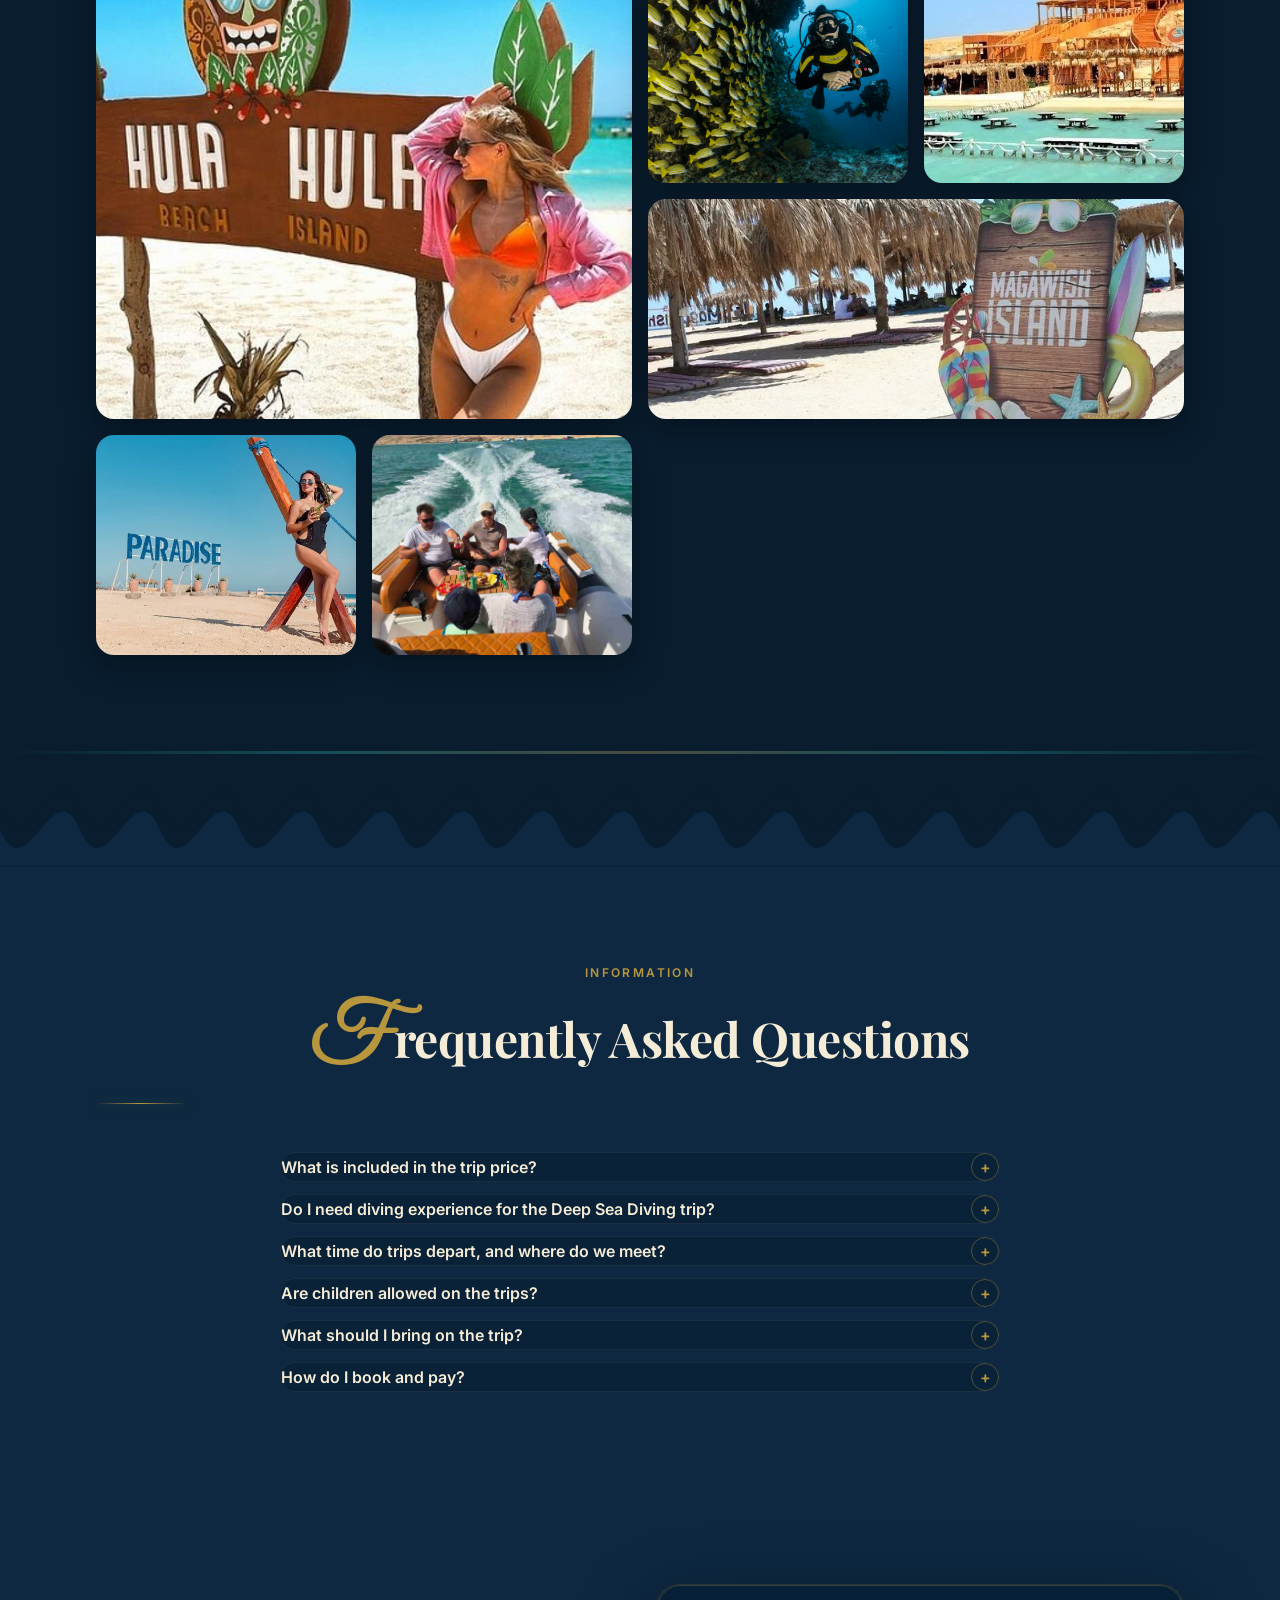
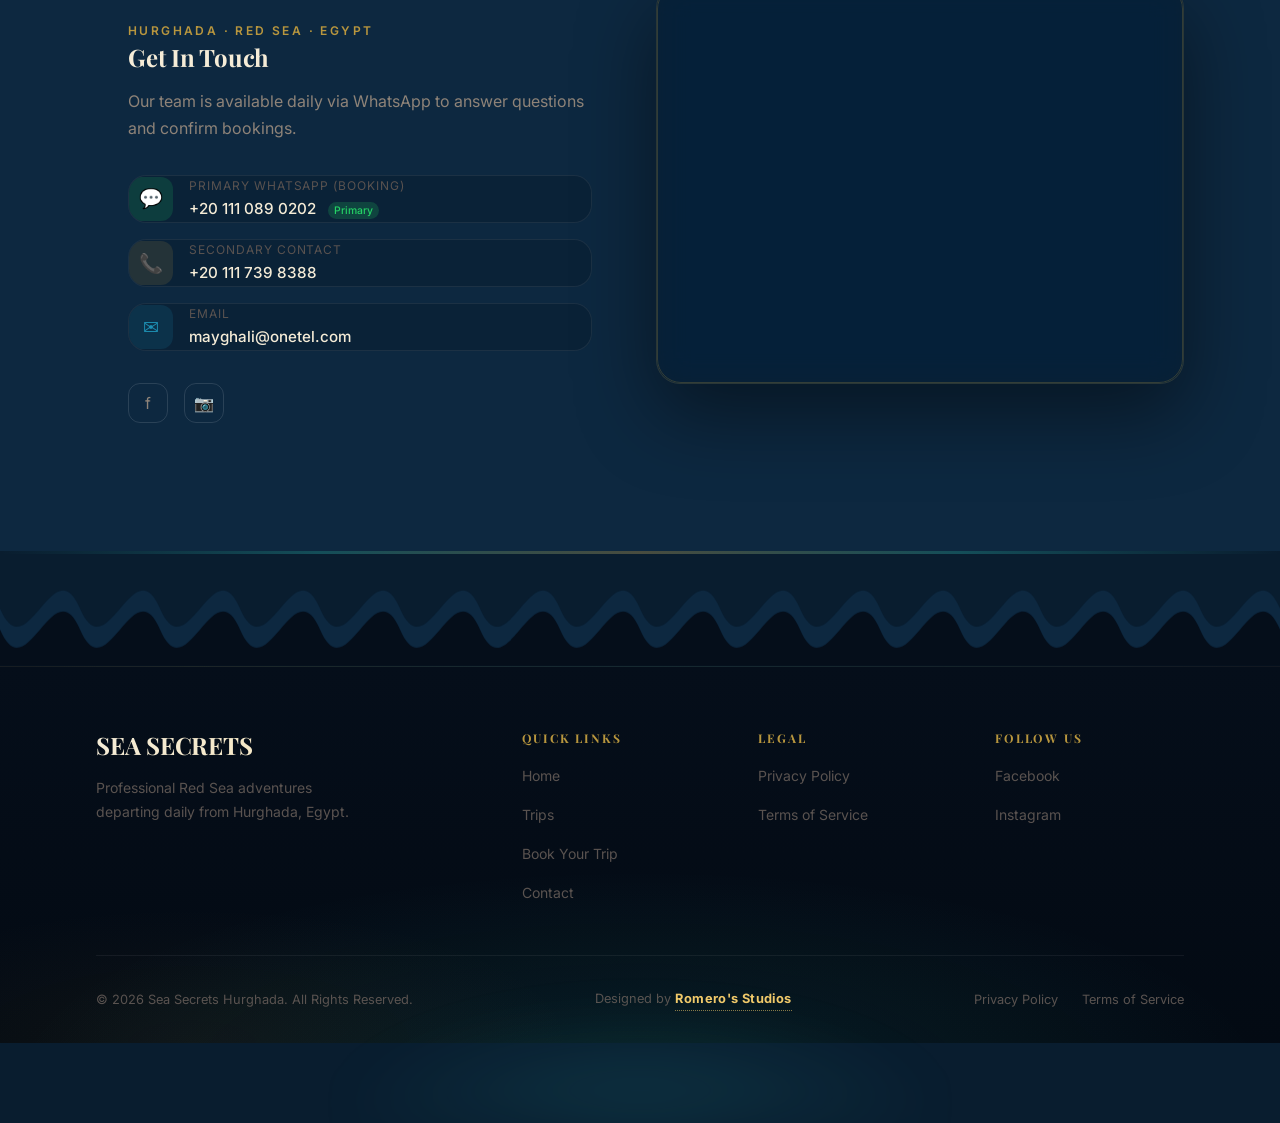
==== commit 05ff5c5e: "Footer: add 'Designed by Romero's Studios' with hover tooltip showing contact phone numbers" ====
--- a/index.html
+++ b/index.html
@@ -1015,6 +1015,12 @@
 
       <div class="footer-bottom">
         <p data-i18n="footer.copyright">© 2026 Sea Secrets Hurghada. All Rights Reserved.</p>
+        <p class="footer-design">Designed by <span class="design-studio" tabindex="0">Romero's Studios
+          <span class="design-tooltip" role="tooltip">
+            <a href="tel:+201224278490"><svg viewBox="0 0 24 24" fill="none" stroke="currentColor" stroke-width="1.8" stroke-linecap="round" stroke-linejoin="round" aria-hidden="true"><path d="M22 16.92v3a2 2 0 0 1-2.18 2 19.79 19.79 0 0 1-8.63-3.07 19.5 19.5 0 0 1-6-6 19.79 19.79 0 0 1-3.07-8.67A2 2 0 0 1 4.11 2h3a2 2 0 0 1 2 1.72c.13.96.36 1.9.7 2.81a2 2 0 0 1-.45 2.11L8.09 9.91a16 16 0 0 0 6 6l1.27-1.27a2 2 0 0 1 2.11-.45c.91.34 1.85.57 2.81.7A2 2 0 0 1 22 16.92z"/></svg>+20 122 427 8490</a>
+            <a href="tel:+201107871007"><svg viewBox="0 0 24 24" fill="none" stroke="currentColor" stroke-width="1.8" stroke-linecap="round" stroke-linejoin="round" aria-hidden="true"><path d="M22 16.92v3a2 2 0 0 1-2.18 2 19.79 19.79 0 0 1-8.63-3.07 19.5 19.5 0 0 1-6-6 19.79 19.79 0 0 1-3.07-8.67A2 2 0 0 1 4.11 2h3a2 2 0 0 1 2 1.72c.13.96.36 1.9.7 2.81a2 2 0 0 1-.45 2.11L8.09 9.91a16 16 0 0 0 6 6l1.27-1.27a2 2 0 0 1 2.11-.45c.91.34 1.85.57 2.81.7A2 2 0 0 1 22 16.92z"/></svg>+20 110 787 1007</a>
+          </span>
+        </span></p>
         <div class="footer-legal">
           <a href="#" data-i18n="footer.privacy">Privacy</a>
           <a href="#" data-i18n="footer.terms">Terms</a>
--- a/premium.css
+++ b/premium.css
@@ -936,6 +936,86 @@
   pointer-events: none;
 }
 
+/* ── 15b. DESIGNER CREDIT — Romero's Studios + hover contact ── */
+.footer-design {
+  font-size: 0.78rem;
+  color: rgba(255,255,255,0.4);
+  margin: 0;
+}
+.design-studio {
+  position: relative;
+  display: inline-block;
+  cursor: pointer;
+  color: #f0c96a;
+  font-weight: 700;
+  letter-spacing: 0.03em;
+  border-bottom: 1px dotted rgba(240,201,106,0.55);
+  padding-bottom: 1px;
+  transition: color 0.2s ease, text-shadow 0.2s ease;
+}
+.design-studio:hover,
+.design-studio:focus {
+  color: #f7dd9c;
+  text-shadow: 0 0 14px rgba(240,201,106,0.45);
+  outline: none;
+}
+.design-tooltip {
+  position: absolute;
+  bottom: calc(100% + 12px);
+  left: 50%;
+  transform: translateX(-50%) translateY(8px);
+  display: flex;
+  flex-direction: column;
+  gap: 8px;
+  padding: 12px 14px;
+  white-space: nowrap;
+  background: linear-gradient(160deg, #0d2840 0%, #07182a 100%);
+  border: 1px solid rgba(53,224,213,0.28);
+  border-radius: 14px;
+  box-shadow: 0 16px 44px rgba(0,0,0,0.55), 0 0 34px rgba(53,224,213,0.1), inset 0 1px 0 rgba(255,255,255,0.08);
+  opacity: 0;
+  pointer-events: none;
+  transition: opacity 0.25s ease, transform 0.25s ease;
+  z-index: 6;
+}
+.design-tooltip::after {
+  content: '';
+  position: absolute;
+  top: 100%; left: 50%;
+  transform: translateX(-50%);
+  border: 8px solid transparent;
+  border-top-color: rgba(53,224,213,0.28);
+}
+.design-studio:hover .design-tooltip,
+.design-studio:focus .design-tooltip,
+.design-studio:focus-within .design-tooltip {
+  opacity: 1;
+  transform: translateX(-50%) translateY(0);
+  pointer-events: all;
+}
+.design-tooltip a {
+  display: flex;
+  align-items: center;
+  gap: 9px;
+  color: #bfeef4;
+  font-size: 0.84rem;
+  font-weight: 600;
+  font-variant-numeric: tabular-nums;
+  text-decoration: none;
+  letter-spacing: 0.02em;
+  transition: color 0.2s ease, transform 0.2s ease;
+}
+.design-tooltip a svg { width: 15px; height: 15px; flex: none; color: #35e0d5; }
+.design-tooltip a:hover {
+  color: #f0c96a;
+  transform: translateX(3px);
+}
+[dir="rtl"] .design-tooltip a { flex-direction: row; }
+[dir="rtl"] .design-tooltip a:hover { transform: translateX(-3px); }
+@media (max-width: 480px) {
+  .design-tooltip { white-space: normal; }
+}
+
 /* ═══════════════════════════════════════════════════════════════
    16. FLOATING WIDGETS — liquid glow
 ═══════════════════════════════════════════════════════════════ */
@@ -999,7 +1079,7 @@
 
 /* ── 16b. CONCIERGE WIDGET — deep-sea glass panel ── */
 .concierge-widget {
-  width: 340px;
+  width: 395px;
   background:
     radial-gradient(ellipse 90% 60% at 100% 0%, rgba(53,224,213,0.08) 0%, transparent 60%),
     radial-gradient(ellipse 80% 50% at 0% 100%, rgba(11,79,108,0.25) 0%, transparent 70%),
@@ -1093,7 +1173,7 @@
 }
 .concierge-feed {
   padding: 16px;
-  height: 260px;
+  height: 300px;
   gap: 10px;
   background: transparent;
 }
@@ -1314,6 +1394,7 @@
   .hero-ray { width: 22vw; }
   .fx-jellyfish { left: 3%; }
   .marquee::before, .marquee::after { width: 50px; }
+  .concierge-widget { width: min(395px, calc(100vw - 32px)); }
 }
 
 @media (max-width: 480px) {
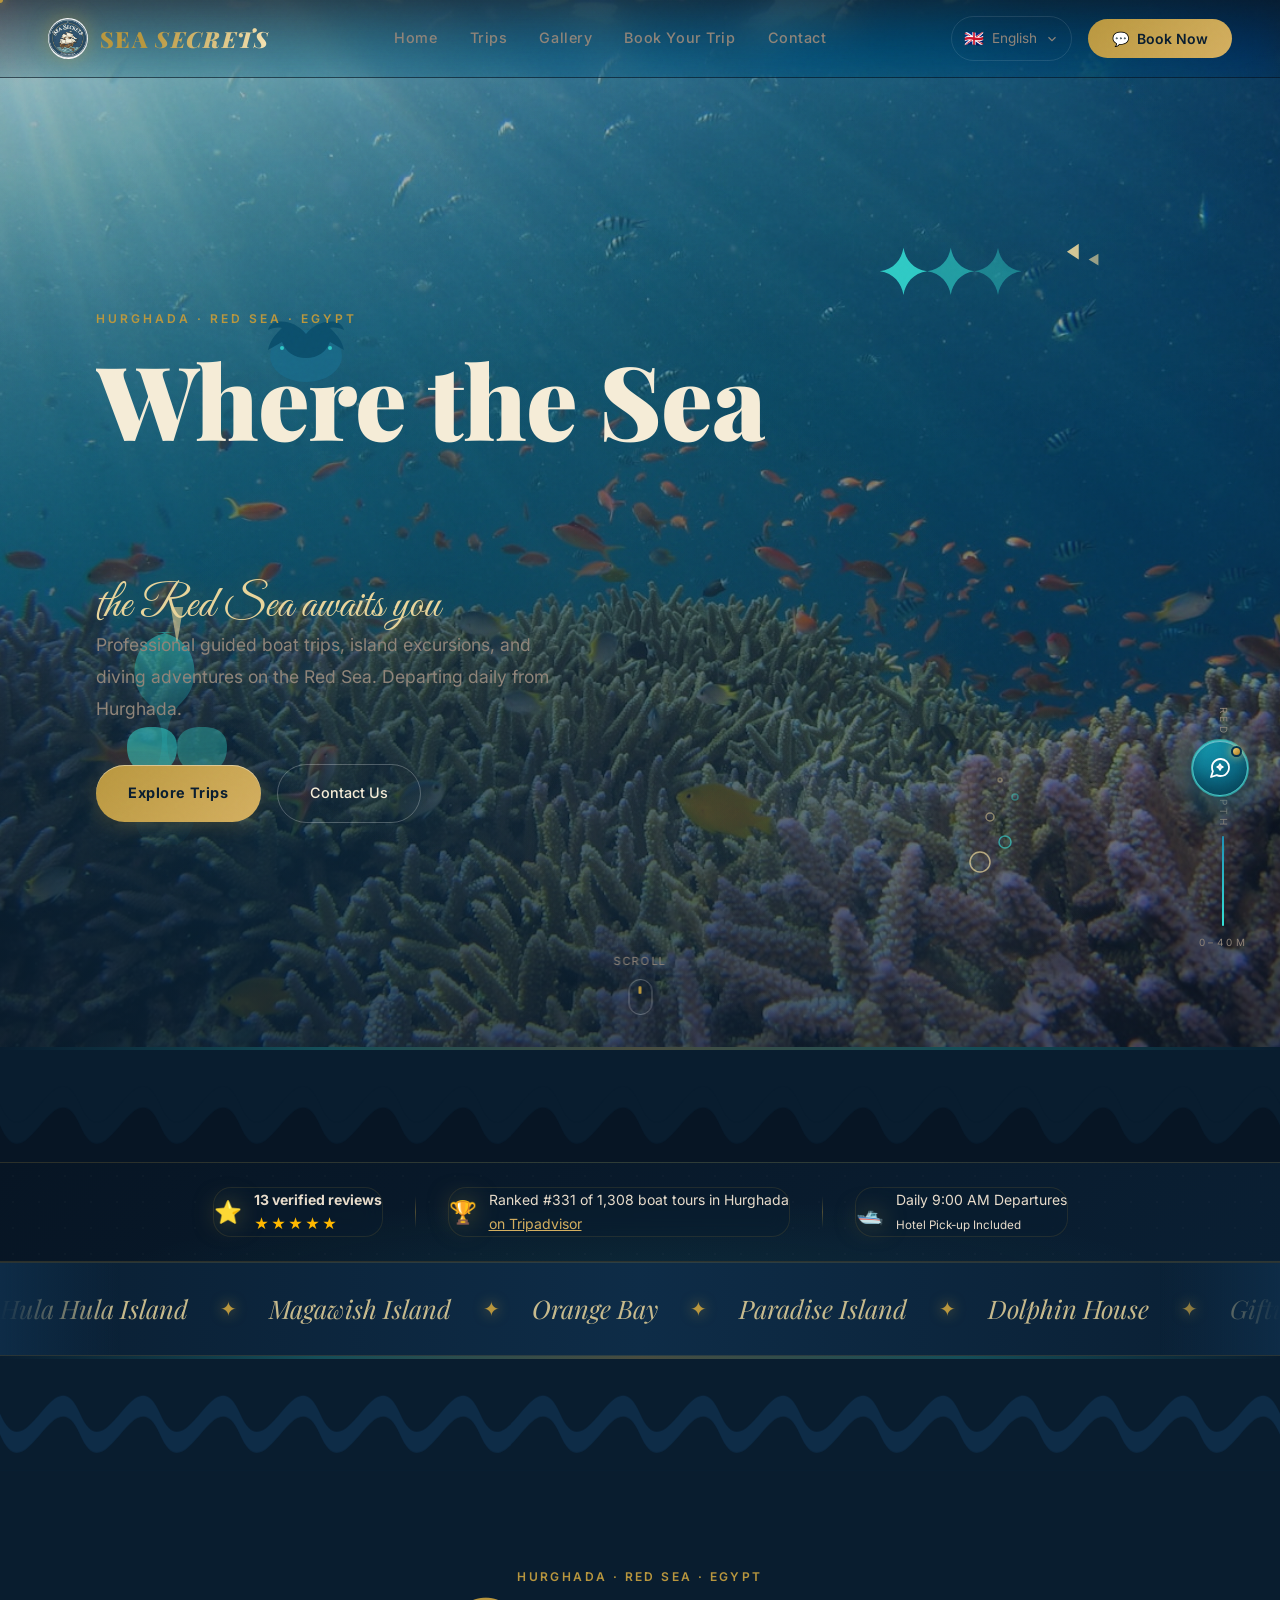
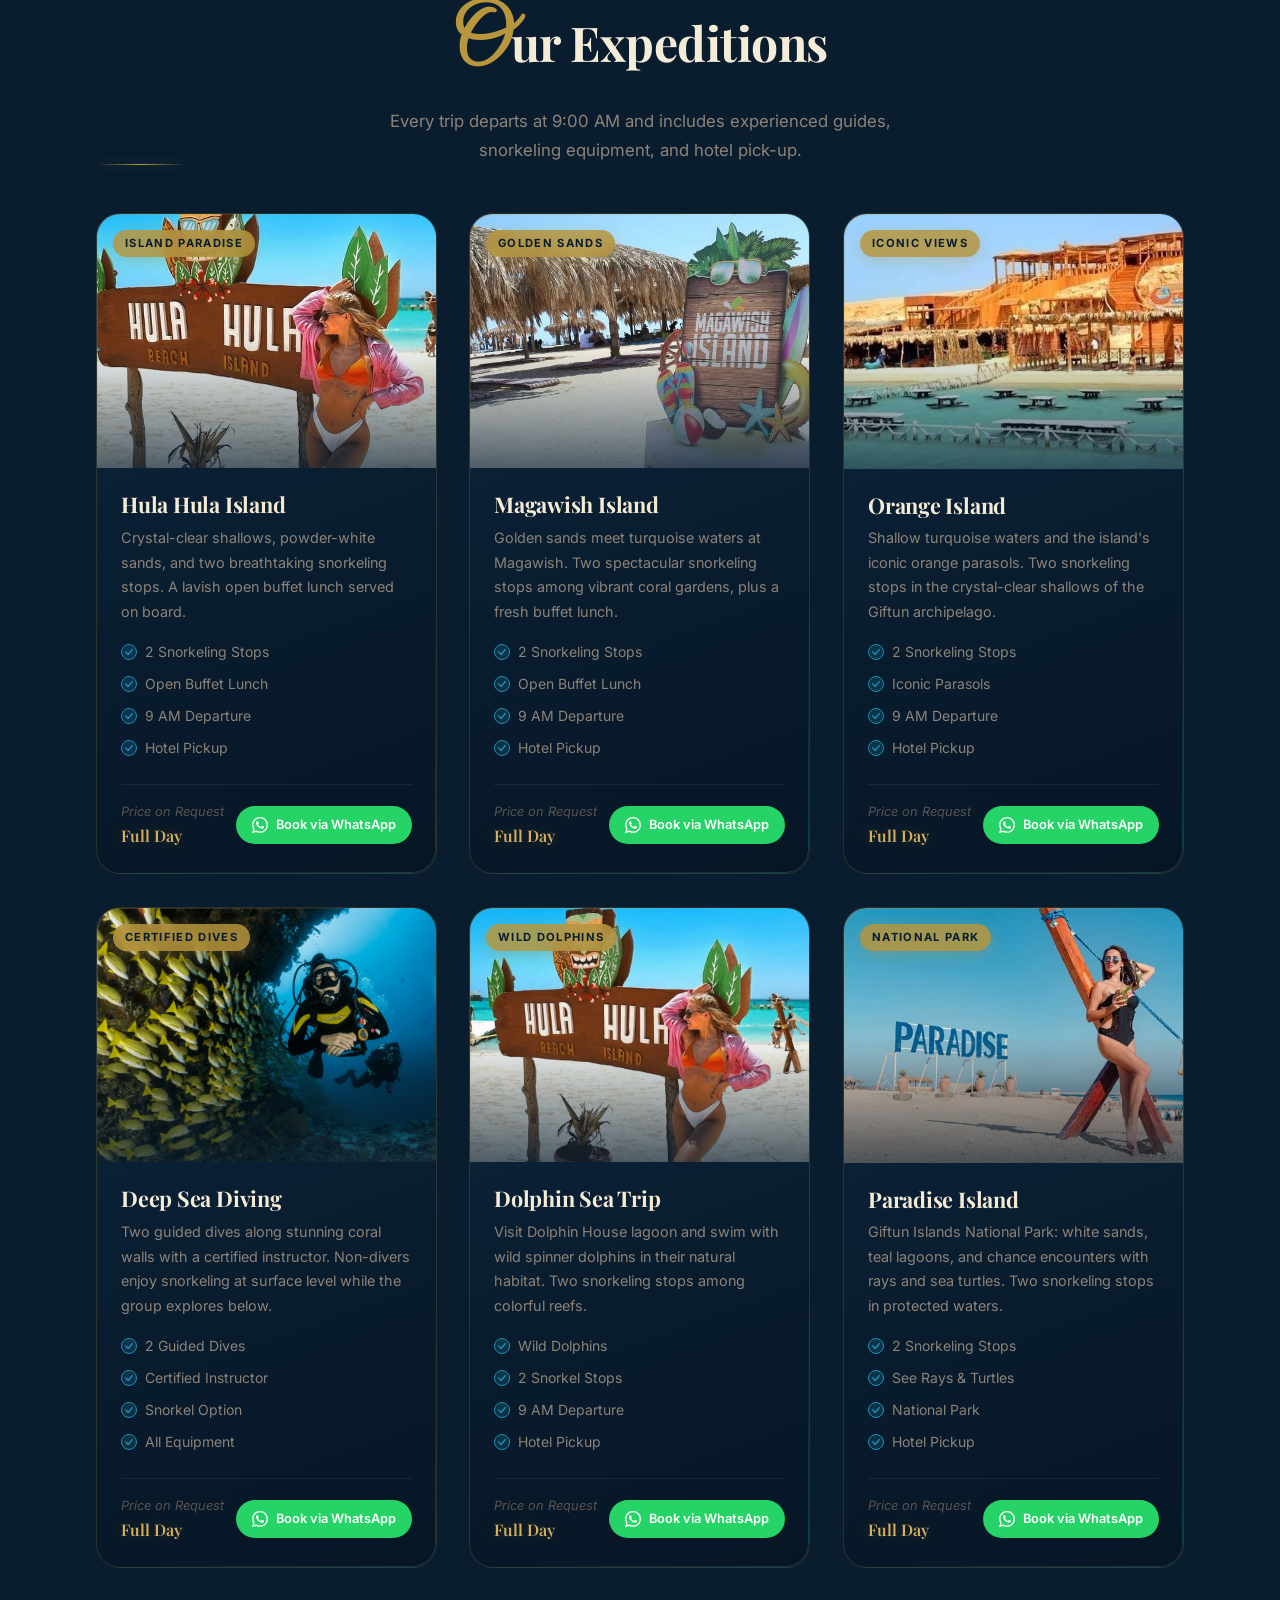
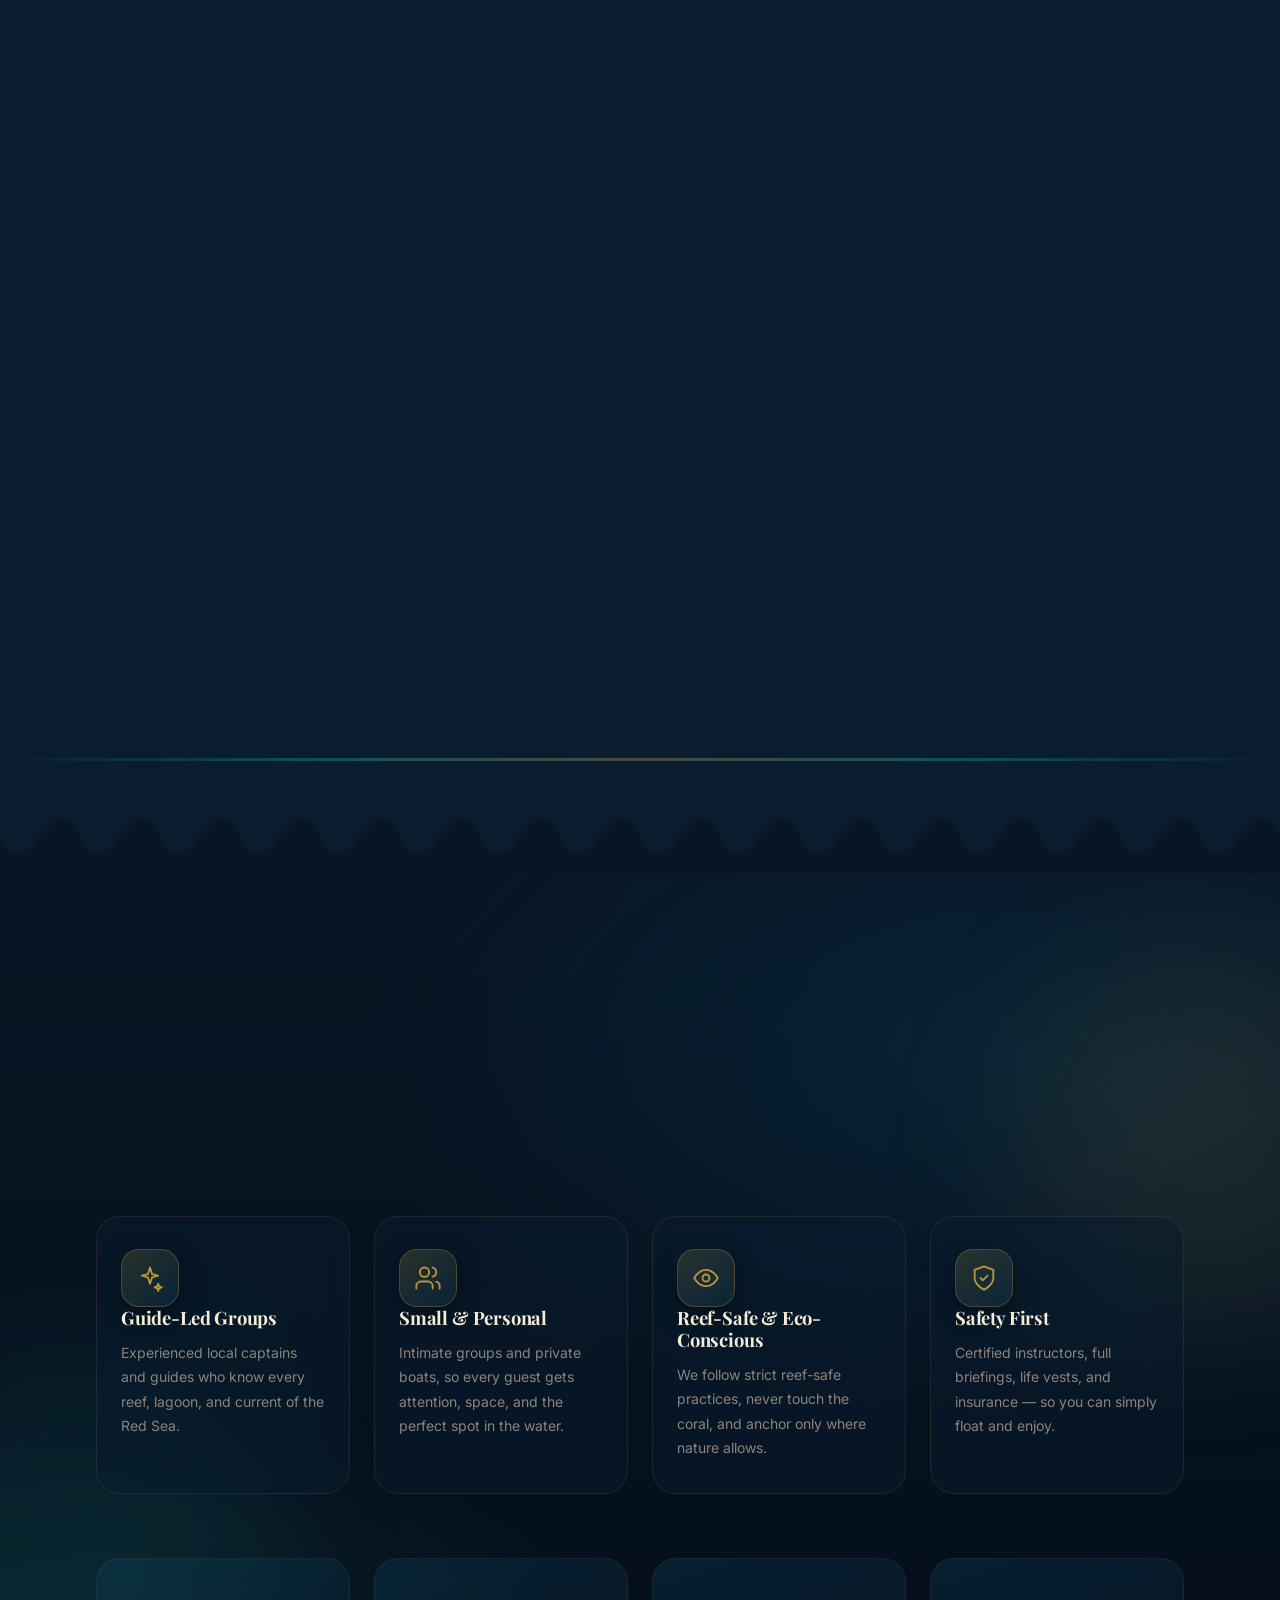
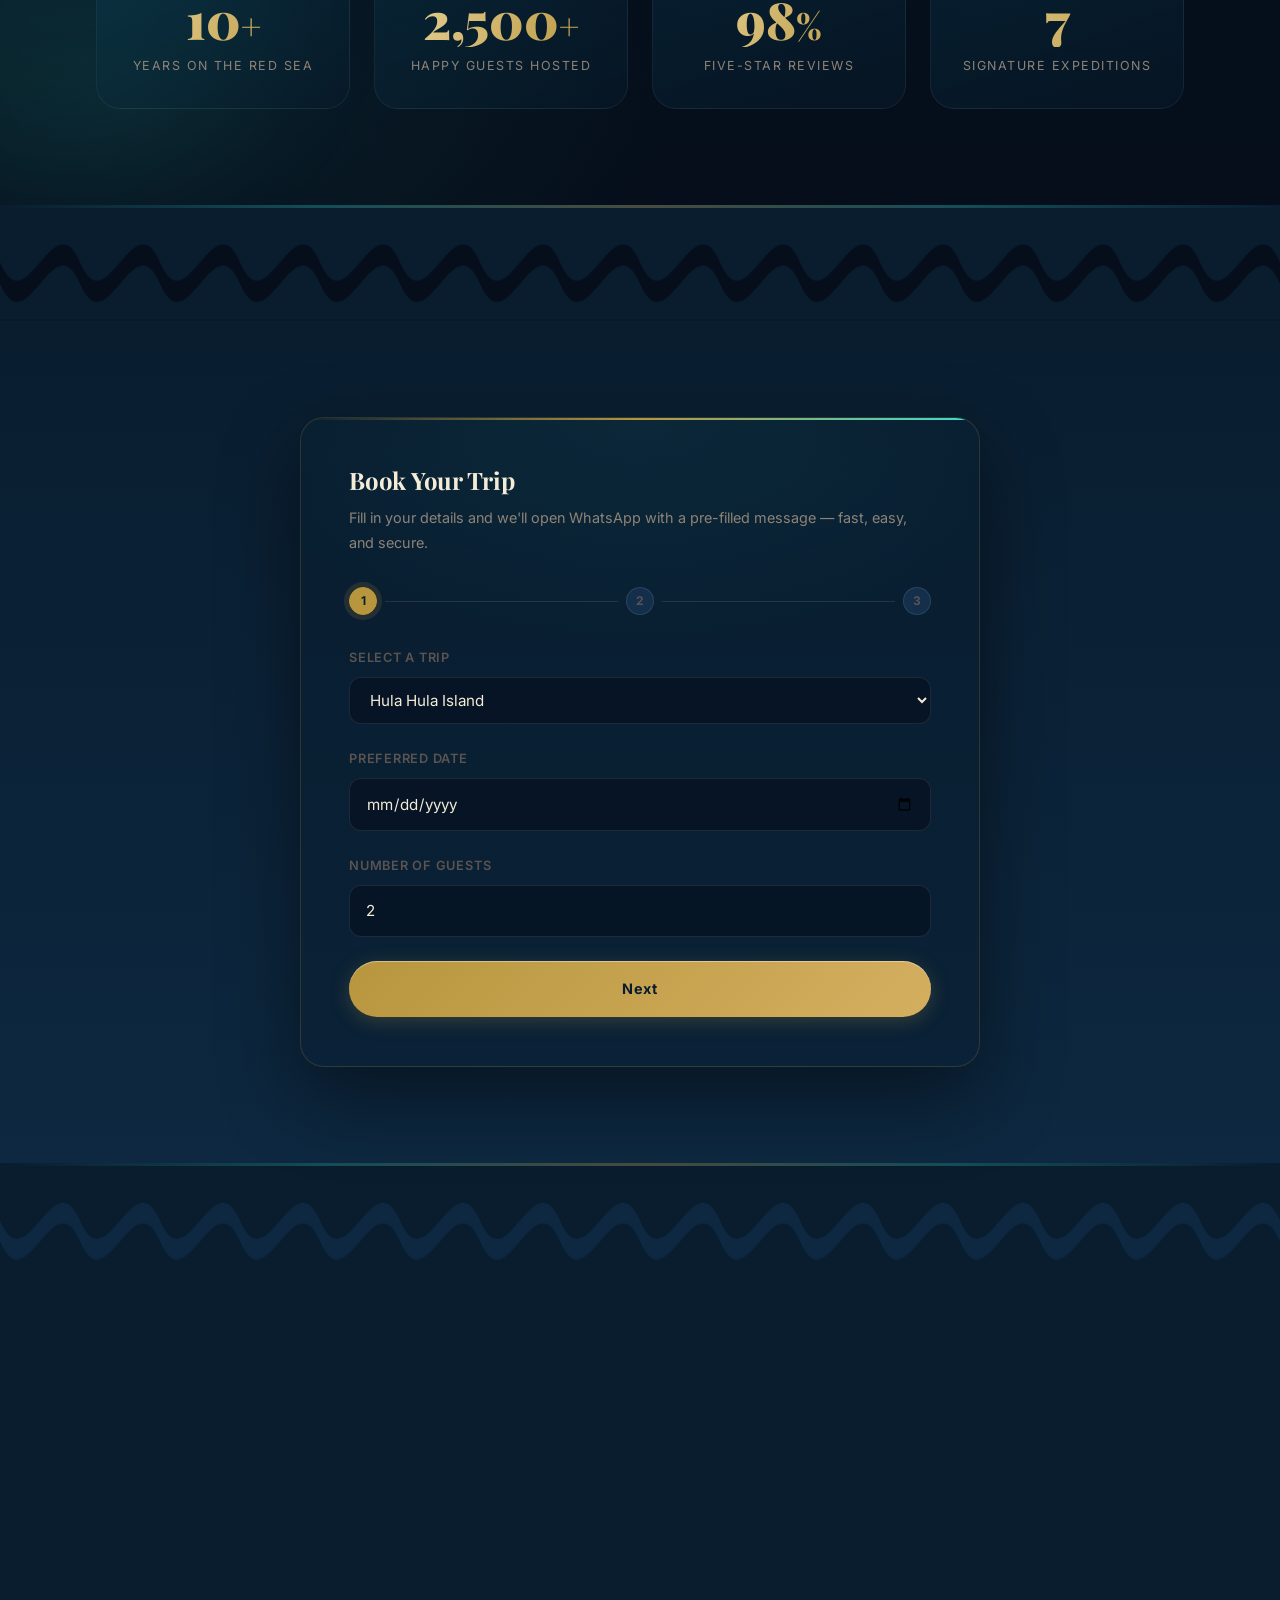
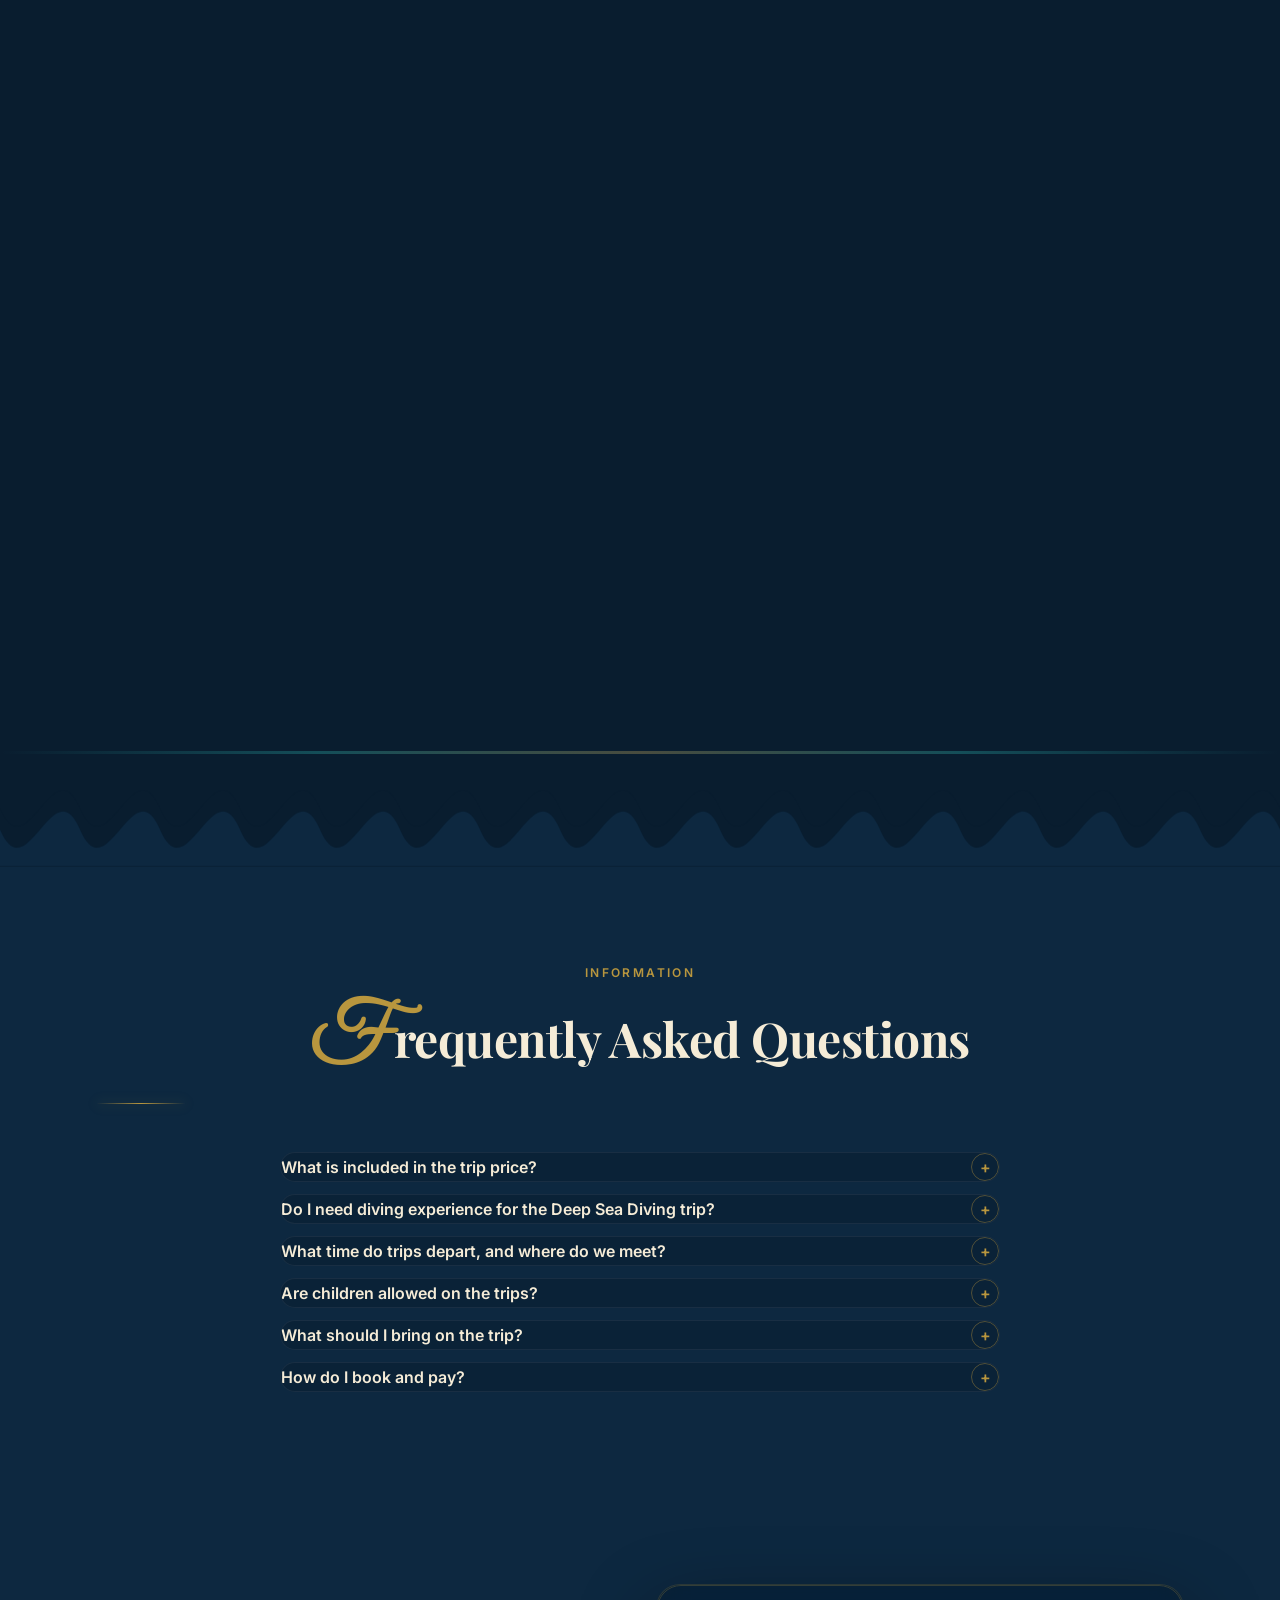
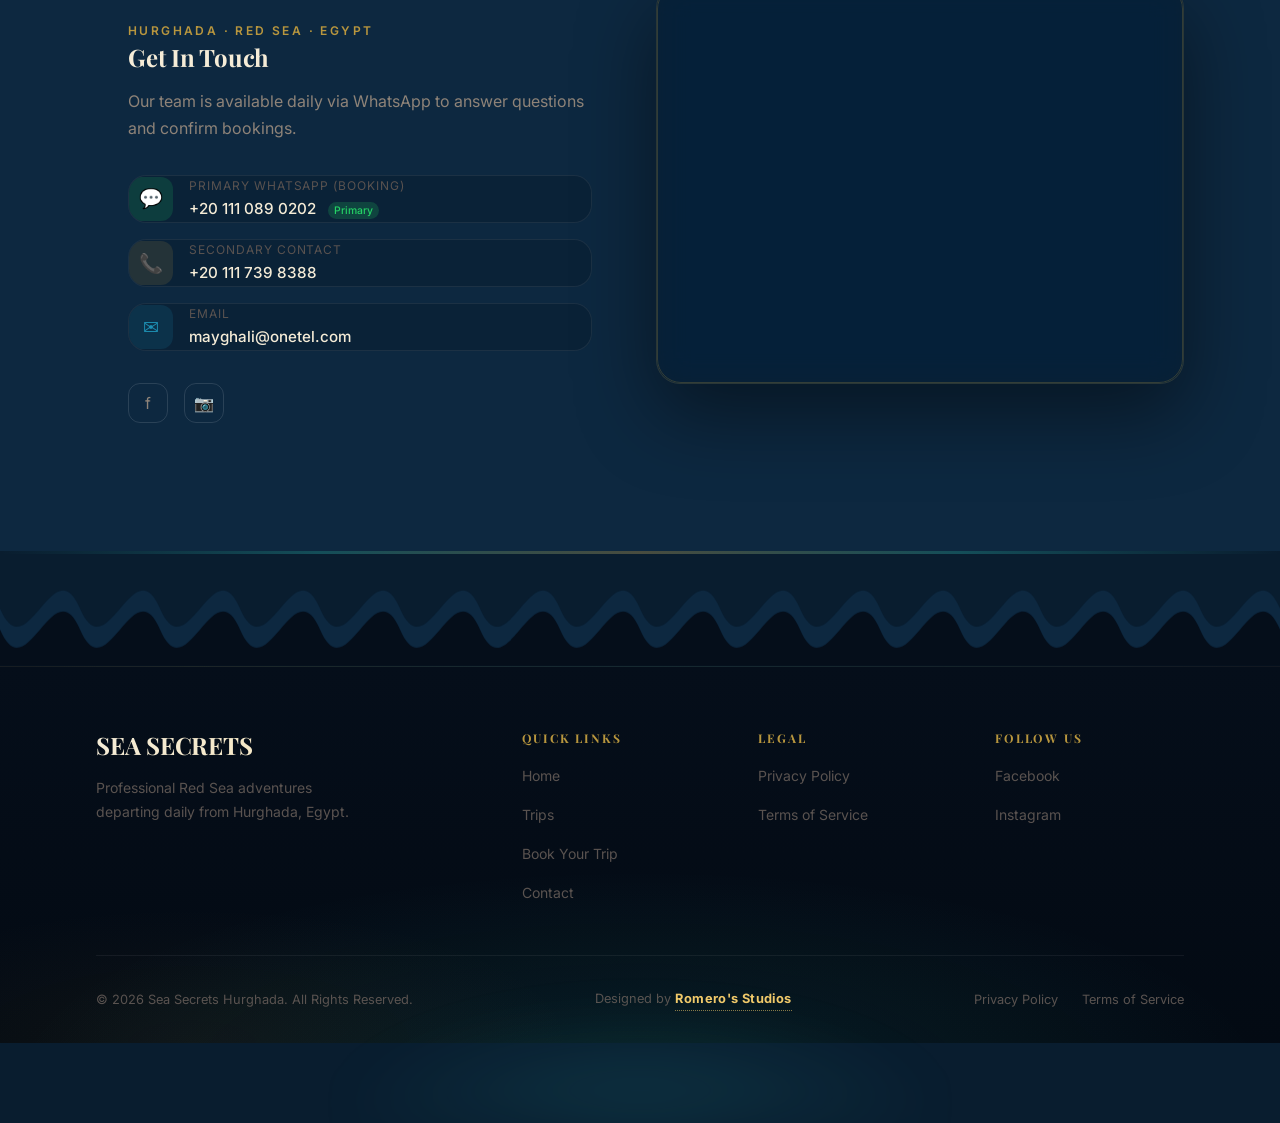
==== commit 0b21af3a: "Favicon: logo with transparent background (ICO + PNG + apple-touch), added to all pages" ====
--- a/index.html
+++ b/index.html
@@ -44,7 +44,10 @@
 
   <!-- PWA Manifest & Theme -->
   <link rel="manifest" href="manifest.json">
-  <link rel="icon" type="image/jpeg" href="assets/images/logo.jpg">
+  <link rel="icon" type="image/x-icon" href="assets/images/favicon.ico">
+  <link rel="icon" type="image/png" sizes="32x32" href="assets/images/favicon-32x32.png">
+  <link rel="icon" type="image/png" sizes="16x16" href="assets/images/favicon-16x16.png">
+  <link rel="apple-touch-icon" sizes="180x180" href="assets/images/apple-touch-icon.png">
   <meta name="theme-color" content="#0B4F6C">
 
   <!-- Stylesheets -->
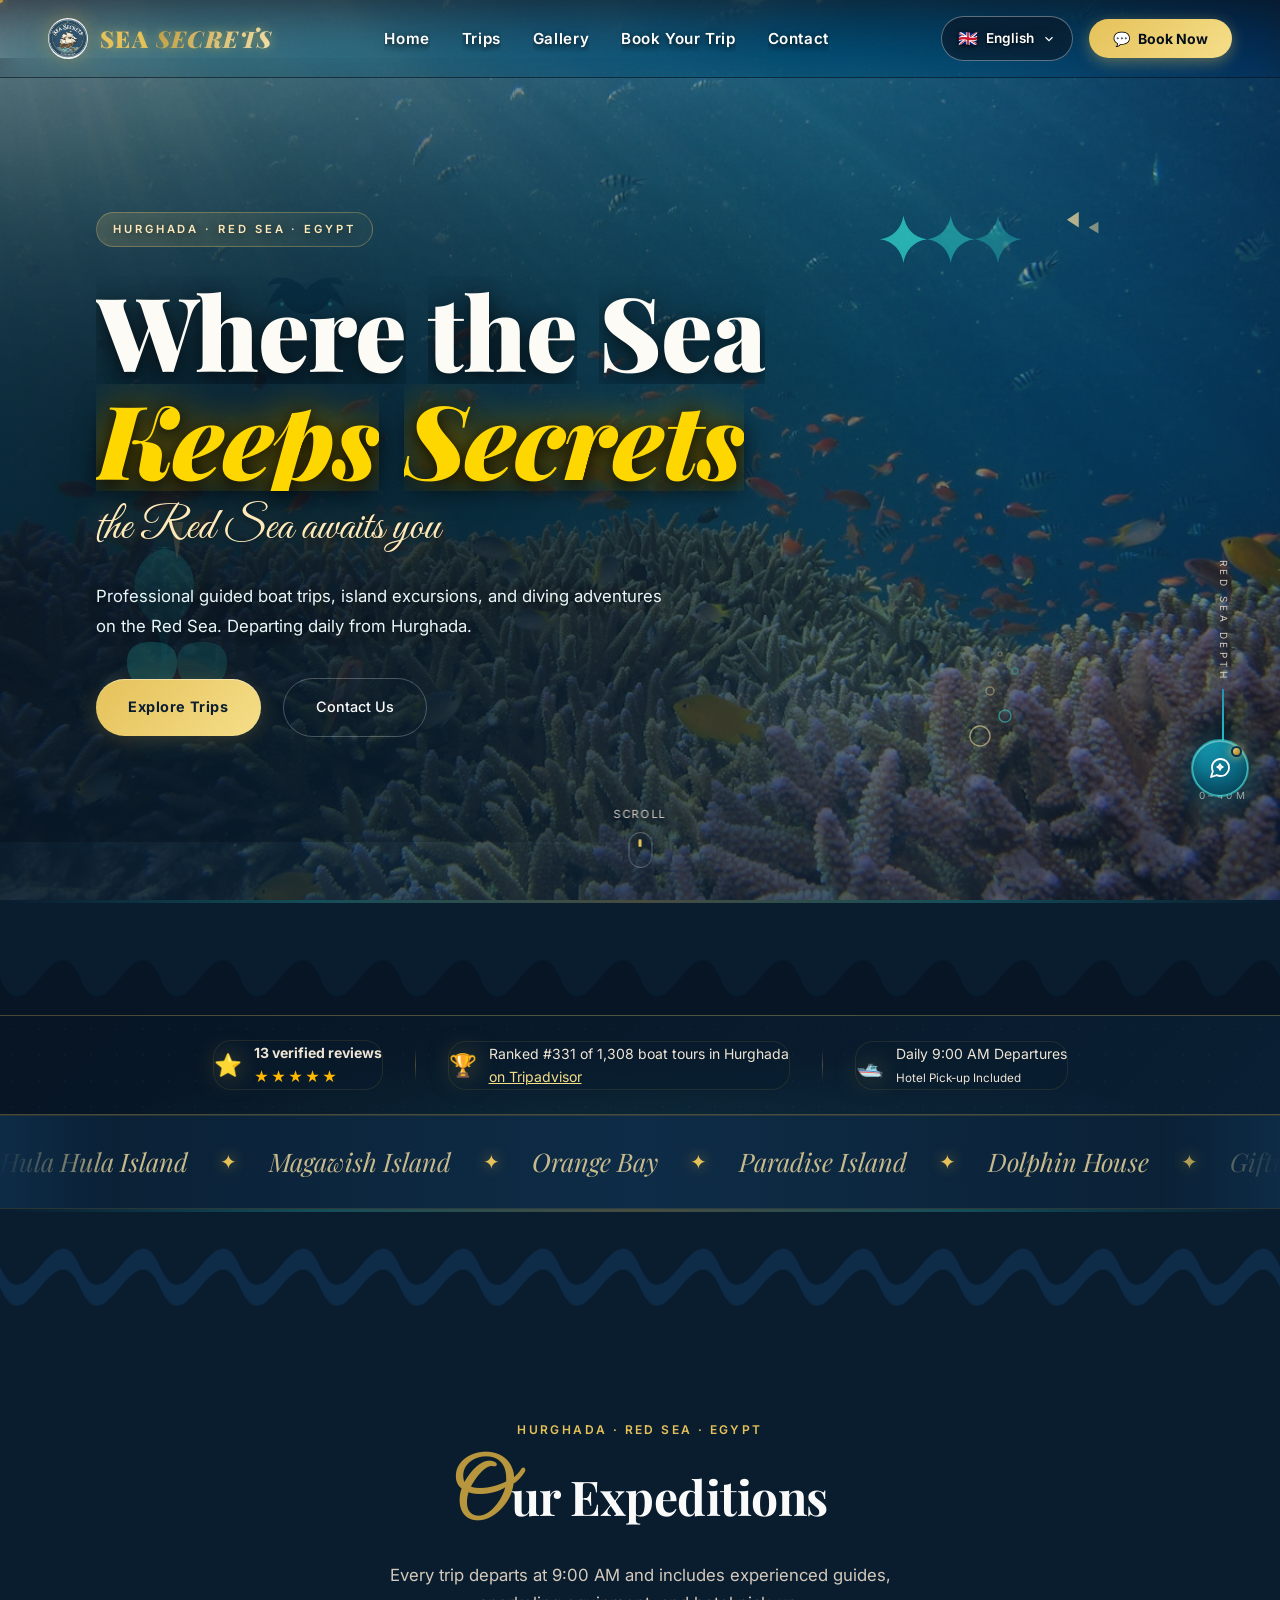
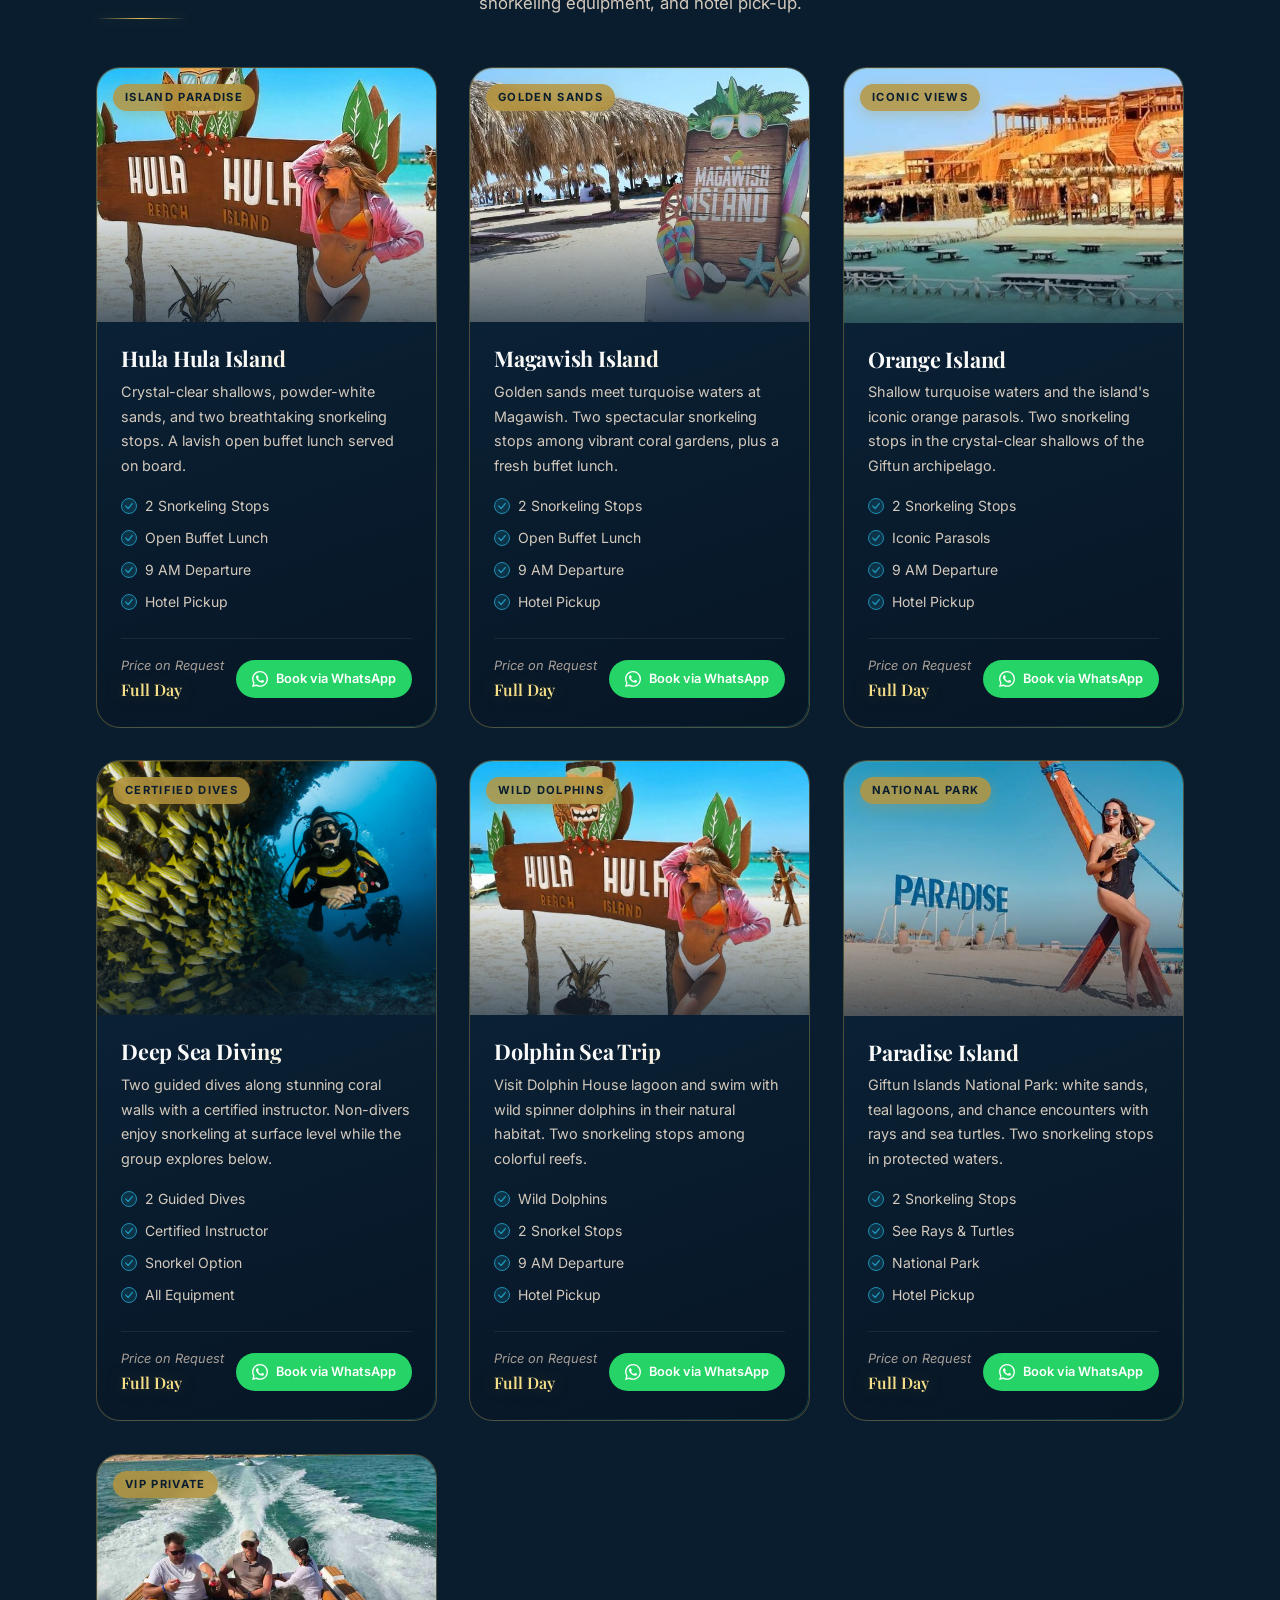
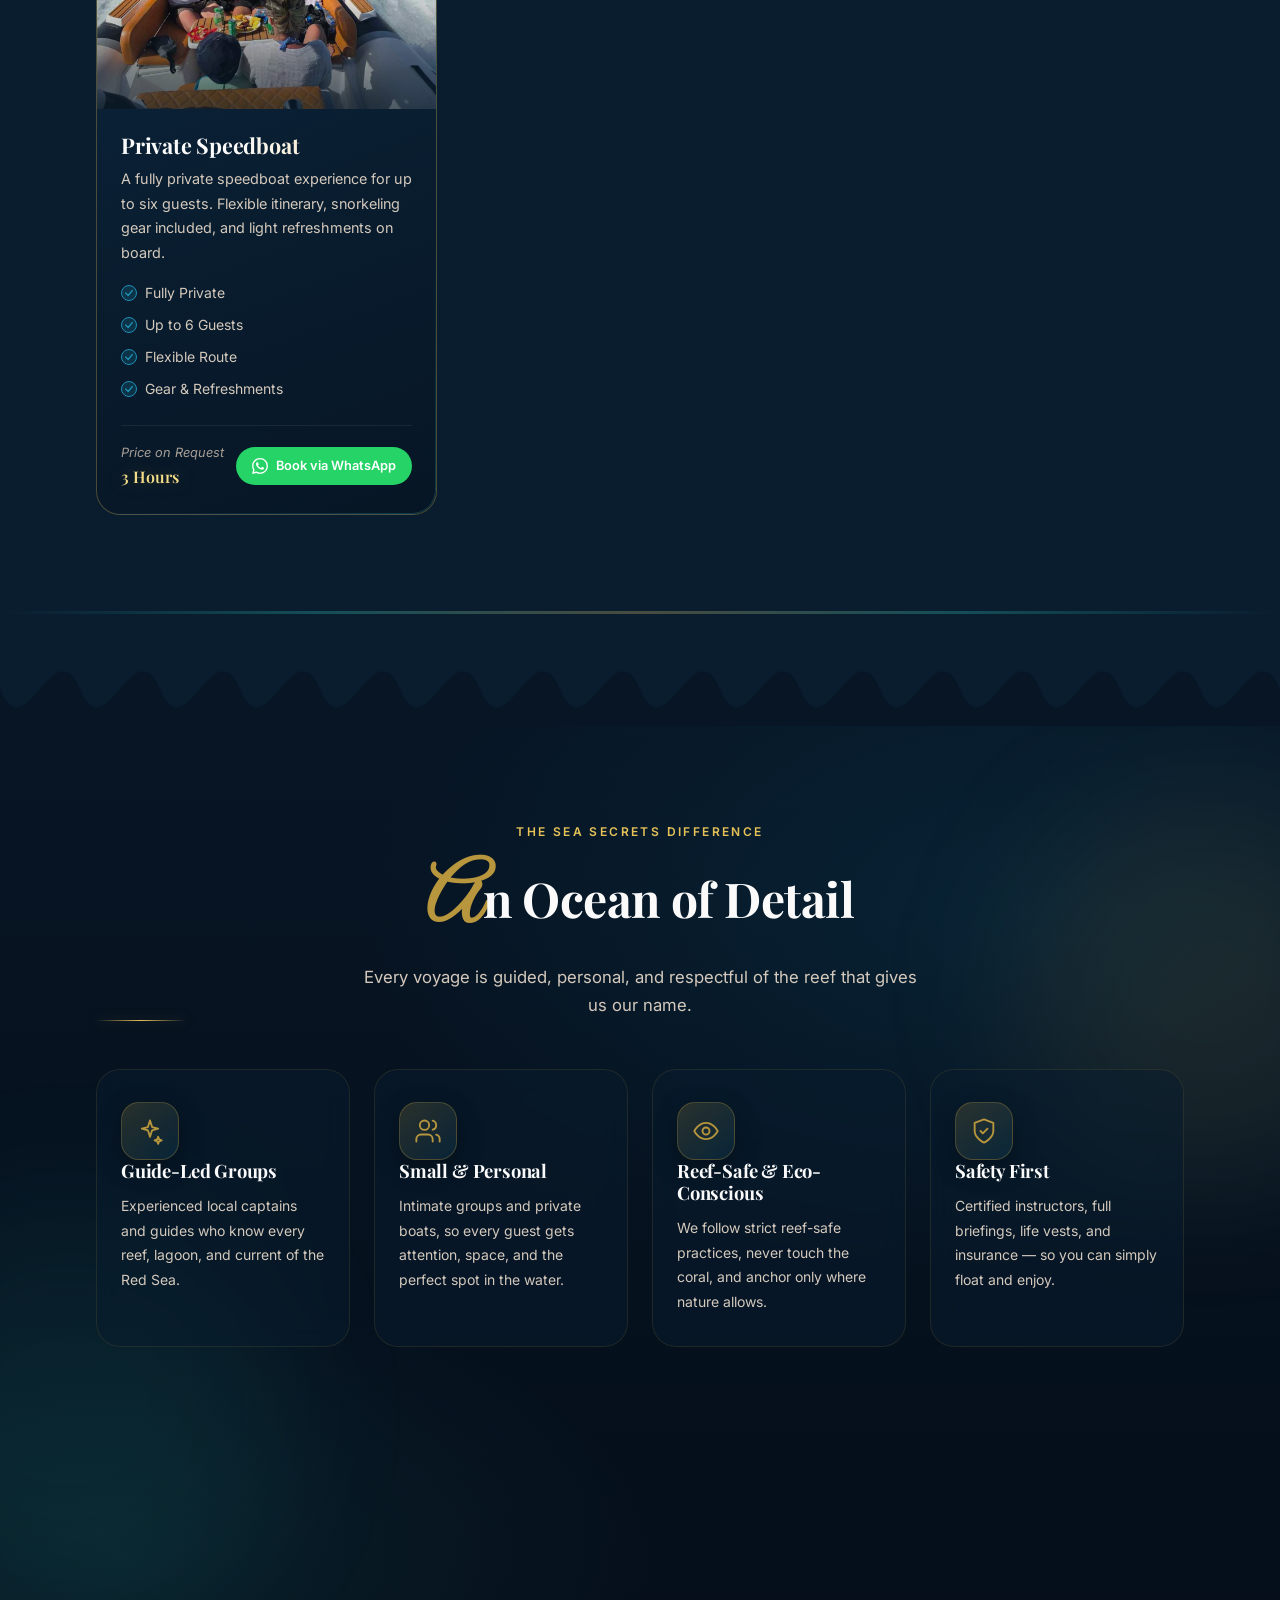
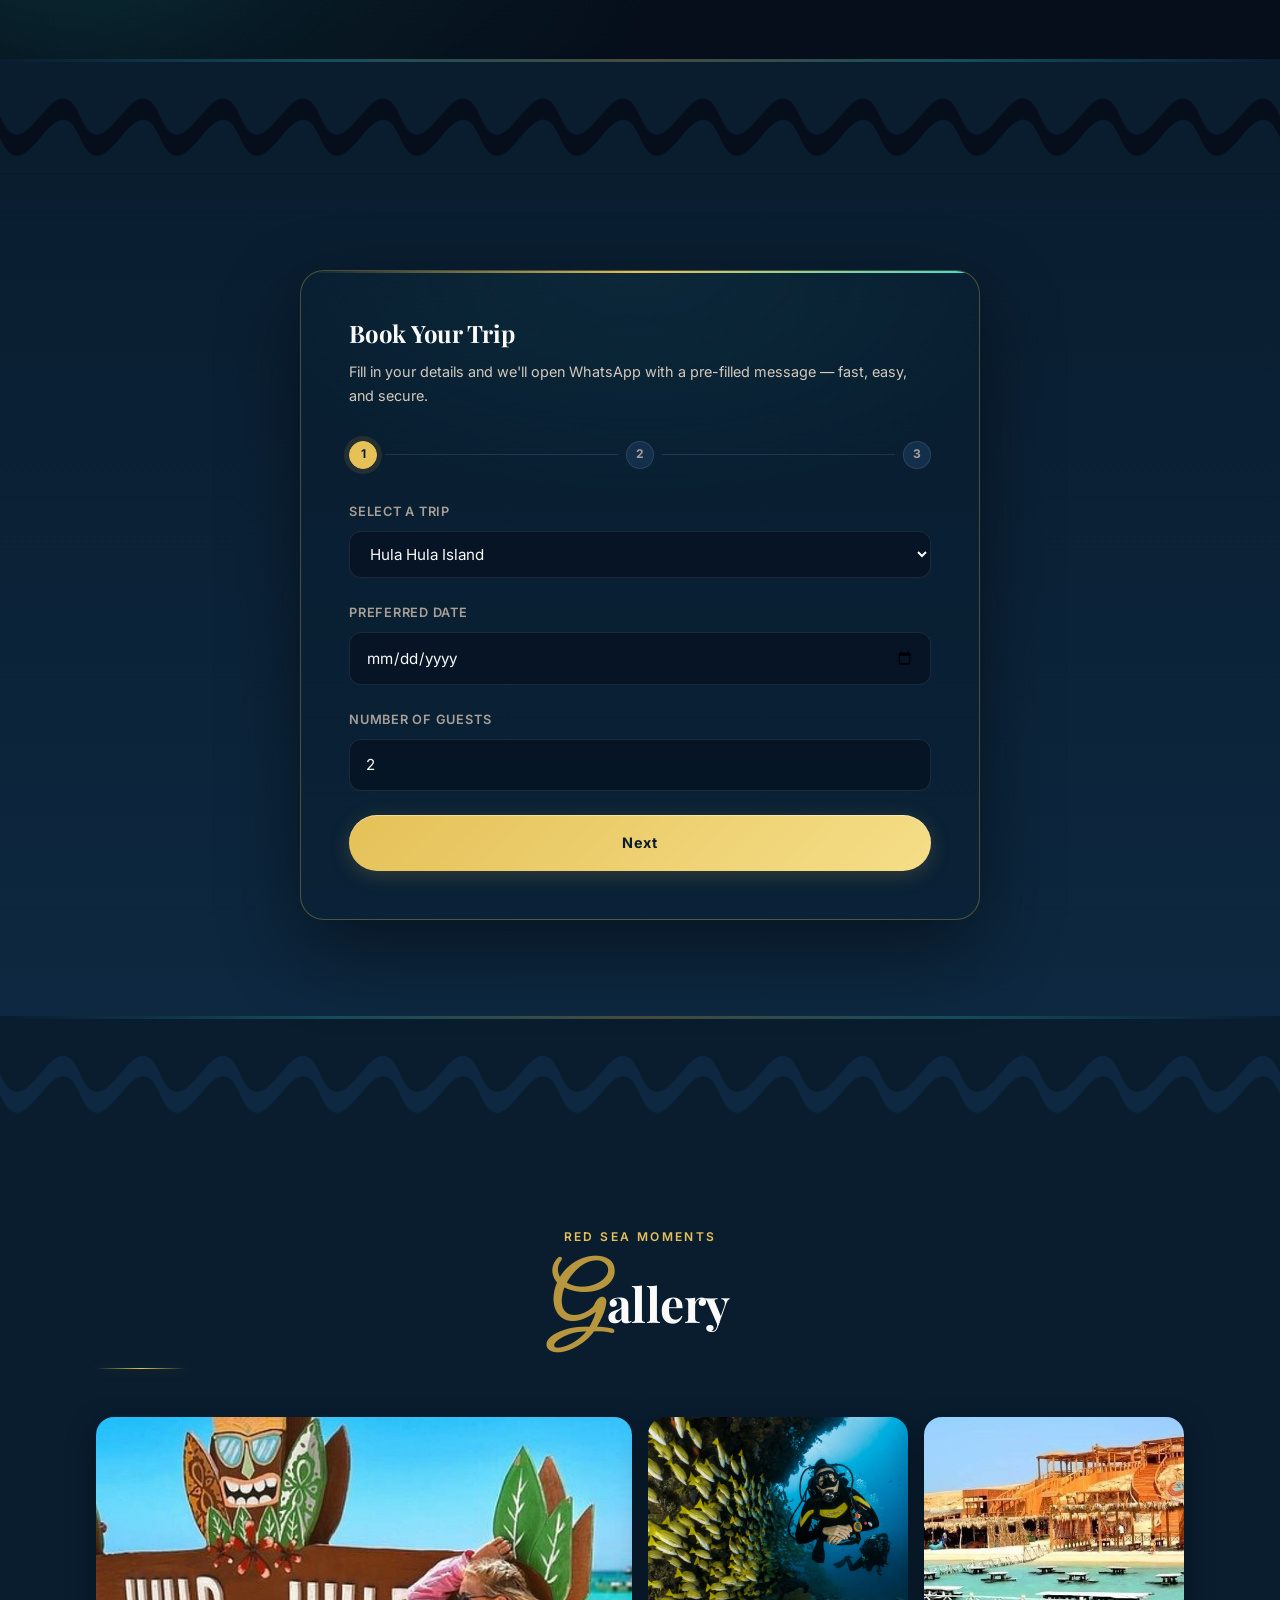
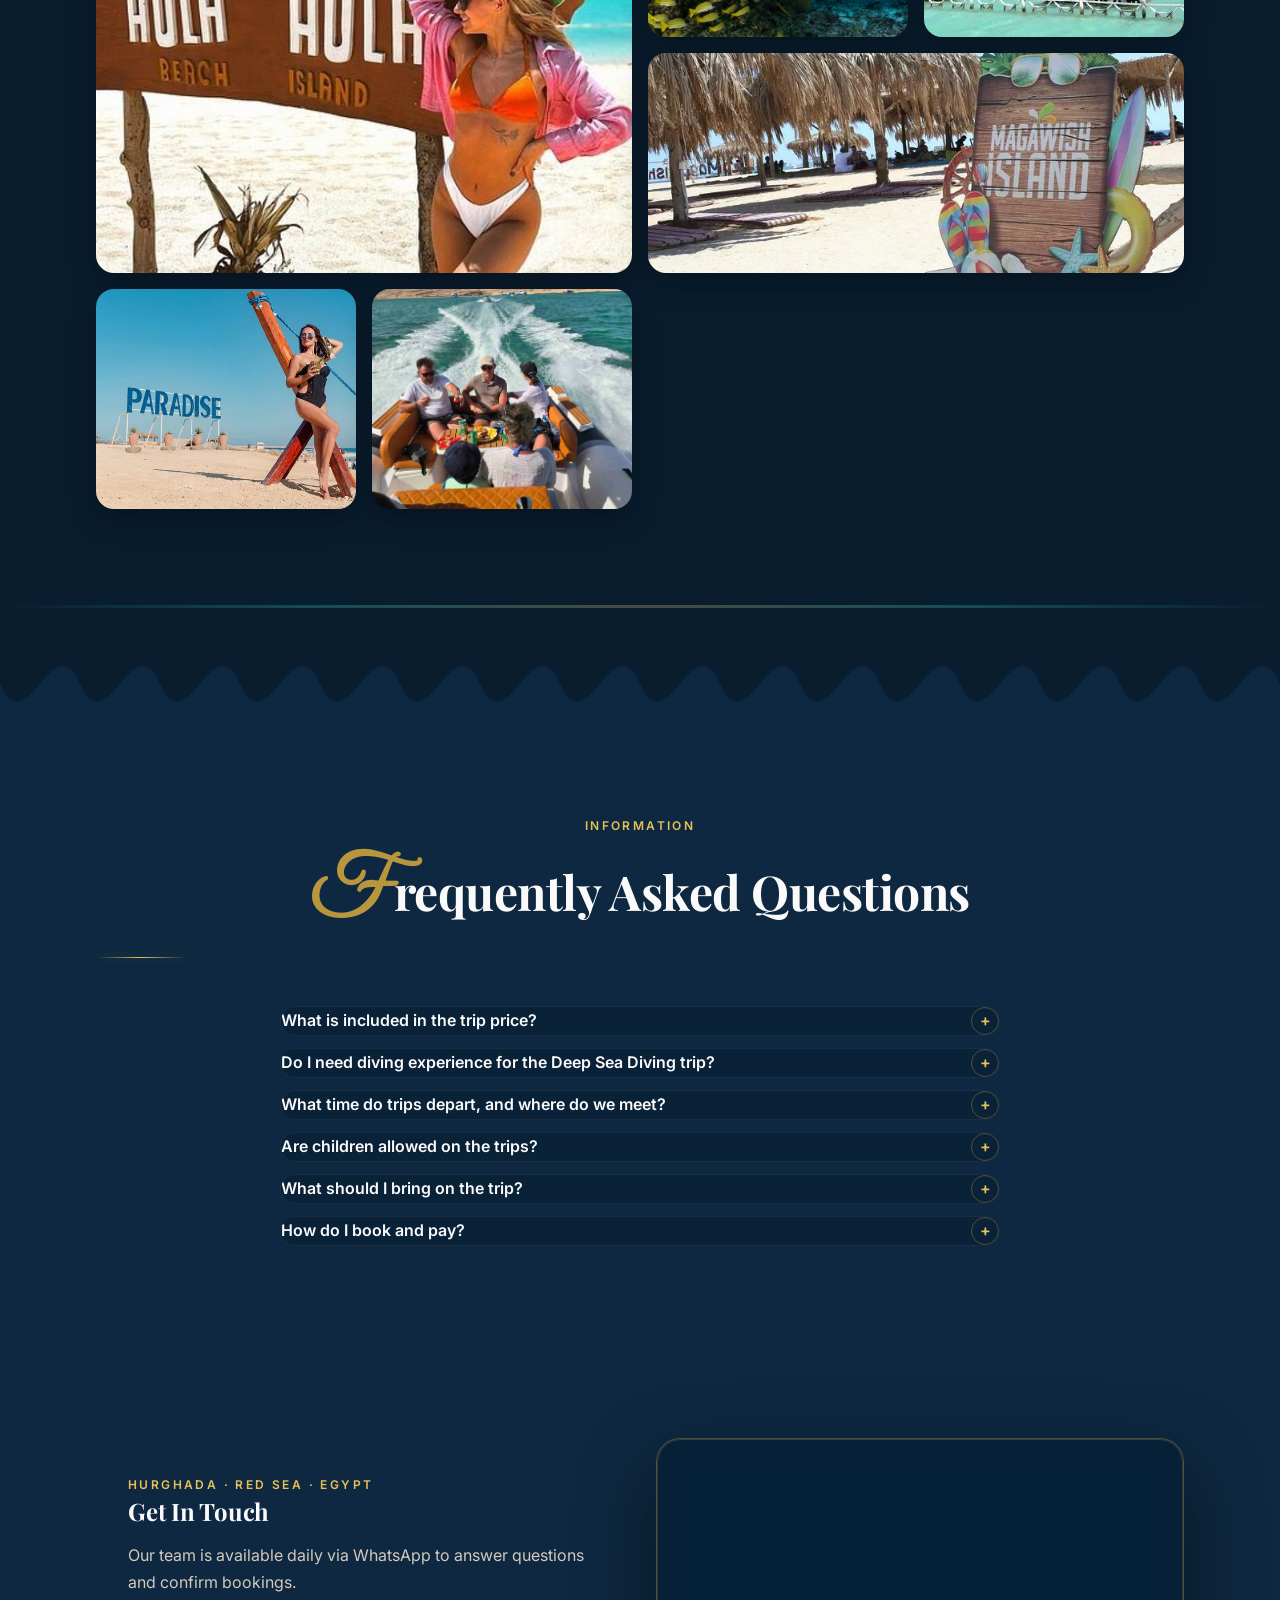
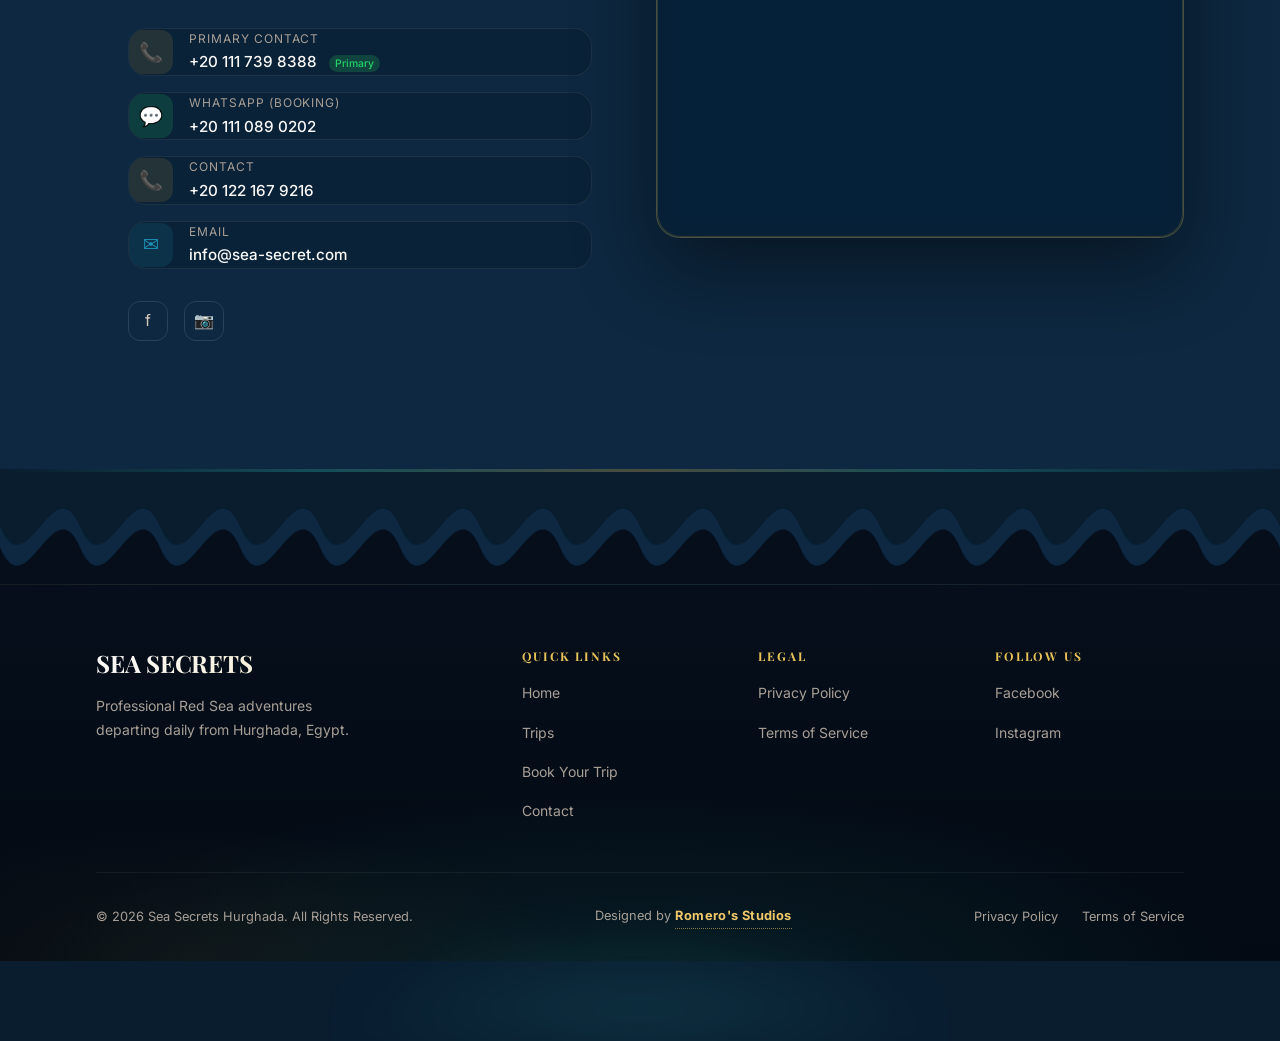
==== commit b04f7a0f: "Update contact info: three phone numbers and main email info@sea-secret.com" ====
--- a/index.html
+++ b/index.html
@@ -63,7 +63,7 @@
     "description": "Professional Red Sea boat trips, island excursions, snorkeling tours, and deep sea diving from Hurghada, Egypt.",
     "url": "https://sea-secrets.com",
     "telephone": "+201110890202",
-    "email": "mayghali@onetel.com",
+    "email": "info@sea-secret.com",
     "priceRange": "$$",
     "address": {
       "@type": "PostalAddress",
@@ -187,14 +187,14 @@
               <svg class="chevron" viewBox="0 0 24 24" fill="none" stroke="currentColor" stroke-width="2"><polyline points="6 9 12 15 18 9"></polyline></svg>
             </button>
             <div class="lang-dropdown" role="menu">
-              <button class="lang-option" data-lang="en" onclick="setLanguage('en')"><span class="lang-flag">🇬🇧</span> English</button>
-              <button class="lang-option" data-lang="de" onclick="setLanguage('de')"><span class="lang-flag">🇩🇪</span> Deutsch</button>
-              <button class="lang-option" data-lang="ru" onclick="setLanguage('ru')"><span class="lang-flag">🇷🇺</span> Русский</button>
-              <button class="lang-option" data-lang="ar" onclick="setLanguage('ar')"><span class="lang-flag">🇪🇬</span> العربية</button>
-              <button class="lang-option" data-lang="it" onclick="setLanguage('it')"><span class="lang-flag">🇮🇹</span> Italiano</button>
-              <button class="lang-option" data-lang="pl" onclick="setLanguage('pl')"><span class="lang-flag">🇵🇱</span> Polski</button>
-              <button class="lang-option" data-lang="cs" onclick="setLanguage('cs')"><span class="lang-flag">🇨🇿</span> Čeština</button>
-              <button class="lang-option" data-lang="uk" onclick="setLanguage('uk')"><span class="lang-flag">🇺🇦</span> Українська</button>
+              <button class="lang-option" role="menuitem" data-lang="en" onclick="setLanguage('en')"><span class="lang-flag">🇬🇧</span> English</button>
+              <button class="lang-option" role="menuitem" data-lang="de" onclick="setLanguage('de')"><span class="lang-flag">🇩🇪</span> Deutsch</button>
+              <button class="lang-option" role="menuitem" data-lang="ru" onclick="setLanguage('ru')"><span class="lang-flag">🇷🇺</span> Русский</button>
+              <button class="lang-option" role="menuitem" data-lang="ar" onclick="setLanguage('ar')"><span class="lang-flag">🇪🇬</span> العربية</button>
+              <button class="lang-option" role="menuitem" data-lang="it" onclick="setLanguage('it')"><span class="lang-flag">🇮🇹</span> Italiano</button>
+              <button class="lang-option" role="menuitem" data-lang="pl" onclick="setLanguage('pl')"><span class="lang-flag">🇵🇱</span> Polski</button>
+              <button class="lang-option" role="menuitem" data-lang="cs" onclick="setLanguage('cs')"><span class="lang-flag">🇨🇿</span> Čeština</button>
+              <button class="lang-option" role="menuitem" data-lang="uk" onclick="setLanguage('uk')"><span class="lang-flag">🇺🇦</span> Українська</button>
             </div>
           </div>
 
@@ -931,27 +931,35 @@
           <p data-i18n="contact.desc">Our team is available daily via WhatsApp to answer questions and confirm bookings.</p>
 
           <div class="contact-methods">
+            <a href="tel:+201117398388" class="contact-method">
+              <div class="method-icon phone">📞</div>
+              <div>
+                <div class="method-label" data-i18n="contact.primary_label">Primary Contact</div>
+                <div class="method-value">+20 111 739 8388 <span class="method-badge">Primary</span></div>
+              </div>
+            </a>
+
             <a href="https://wa.me/201110890202" class="contact-method" target="_blank" rel="noopener">
               <div class="method-icon wa">💬</div>
               <div>
-                <div class="method-label" data-i18n="contact.primary_label">Primary WhatsApp (Booking)</div>
-                <div class="method-value">+20 111 089 0202 <span class="method-badge">Primary</span></div>
+                <div class="method-label" data-i18n="contact.secondary_label">WhatsApp (Booking)</div>
+                <div class="method-value">+20 111 089 0202</div>
               </div>
             </a>
 
-            <a href="tel:+201117398388" class="contact-method">
+            <a href="tel:+201221679216" class="contact-method">
               <div class="method-icon phone">📞</div>
               <div>
-                <div class="method-label" data-i18n="contact.secondary_label">Secondary Contact</div>
-                <div class="method-value">+20 111 739 8388</div>
+                <div class="method-label" data-i18n="contact.third_label">Contact</div>
+                <div class="method-value">+20 122 167 9216</div>
               </div>
             </a>
 
-            <a href="mailto:mayghali@onetel.com" class="contact-method">
+            <a href="mailto:info@sea-secret.com" class="contact-method">
               <div class="method-icon email">✉️</div>
               <div>
                 <div class="method-label" data-i18n="contact.email_label">Email</div>
-                <div class="method-value">mayghali@onetel.com</div>
+                <div class="method-value">info@sea-secret.com</div>
               </div>
             </a>
           </div>
--- a/style.css
+++ b/style.css
@@ -19,20 +19,20 @@
   --teal-mid:      #1A6B8A;
   --teal-bright:   #1E90B4;
   --teal-glow:     rgba(11, 79, 108, 0.35);
-  --gold:          #B8963E;
-  --gold-light:    #D4AF60;
-  --gold-pale:     #E8D49A;
-  --sand:          #C9A96E;
-  --cream:         #F5ECD7;
-  --cream-dim:     #E8DCCB;
-  --white:         #FAFAFA;
-  --text:          #E2D9CE;
-  --text-muted:    #8E8378;
-  --text-dim:      #5A5350;
+  --gold:          #E5C158;
+  --gold-light:    #F5DE88;
+  --gold-pale:     #FBE8B6;
+  --sand:          #E6CA8D;
+  --cream:         #FAFAFA;
+  --cream-dim:     #F0E5D5;
+  --white:         #FFFFFF;
+  --text:          #FFFFFF;
+  --text-muted:    #D4C9BC;
+  --text-dim:      #A89F97;
   --glass:         rgba(9, 29, 47, 0.65);
   --glass-light:   rgba(9, 29, 47, 0.40);
-  --glass-border:  rgba(184, 150, 62, 0.20);
-  --glass-border-hover: rgba(184, 150, 62, 0.50);
+  --glass-border:  rgba(229, 193, 88, 0.30);
+  --glass-border-hover: rgba(229, 193, 88, 0.60);
   --wa-green:      #25D366;
   --error:         #E05E5E;
 
@@ -76,6 +76,7 @@
 html {
   scroll-behavior: smooth;
   font-size: 16px;
+  text-size-adjust: 100%;
   -webkit-text-size-adjust: 100%;
 }
 
@@ -104,8 +105,8 @@
 
 .glass {
   background: var(--glass);
+  -webkit-backdrop-filter: blur(16px) saturate(1.5);
   backdrop-filter: blur(16px) saturate(1.5);
-  -webkit-backdrop-filter: blur(16px) saturate(1.5);
   border: 1px solid var(--glass-border);
   border-radius: var(--r-lg);
 }
@@ -286,8 +287,8 @@
   z-index: 1000;
   padding: var(--sp-4) 0;
   background: rgba(9,29,47,0.15);
+  -webkit-backdrop-filter: blur(12px);
   backdrop-filter: blur(12px);
-  -webkit-backdrop-filter: blur(12px);
   border-bottom: 1px solid transparent;
   transition: padding var(--t-base), background var(--t-base), border-color var(--t-base);
 }
@@ -308,13 +309,24 @@
 
 .nav-logo {
   font-family: var(--font-serif);
-  font-size: 1.4rem;
+  font-size: 1.45rem;
   font-weight: 900;
-  color: var(--cream);
+  color: #FFFFFF;
   letter-spacing: 0.06em;
   flex-shrink: 0;
-}
-.nav-logo span { color: var(--gold); }
+  text-shadow: 0 2px 8px rgba(0, 0, 0, 0.8), 0 0 15px rgba(255, 255, 255, 0.2);
+  display: flex;
+  align-items: center;
+  gap: var(--sp-3);
+}
+.nav-logo span {
+  color: var(--gold);
+  text-shadow: 0 0 12px rgba(229, 193, 88, 0.6);
+}
+.nav-logo em {
+  font-style: normal;
+  color: var(--gold-light);
+}
 
 .nav-links {
   display: flex;
@@ -322,22 +334,28 @@
   gap: var(--sp-8);
 }
 .nav-link {
-  font-size: 0.9rem;
-  font-weight: 500;
-  color: var(--text-muted);
+  font-size: 0.95rem;
+  font-weight: 600;
+  color: #FFFFFF;
   letter-spacing: 0.04em;
   position: relative;
-  transition: color var(--t-base);
+  transition: color var(--t-base), text-shadow var(--t-base);
+  text-shadow: 0 2px 6px rgba(0, 0, 0, 0.85);
 }
 .nav-link::after {
   content: '';
   position: absolute;
   bottom: -4px; left: 0;
-  width: 0; height: 1px;
+  width: 0; height: 2px;
   background: var(--gold);
+  border-radius: 2px;
   transition: width var(--t-base);
-}
-.nav-link:hover { color: var(--cream); }
+  box-shadow: 0 0 8px var(--gold);
+}
+.nav-link:hover {
+  color: var(--gold);
+  text-shadow: 0 0 10px rgba(229, 193, 88, 0.5);
+}
 .nav-link:hover::after { width: 100%; }
 
 .nav-actions { display: flex; align-items: center; gap: var(--sp-4); }
@@ -346,18 +364,26 @@
 .lang-switcher { position: relative; }
 .lang-btn {
   display: flex; align-items: center; gap: var(--sp-2);
-  font-size: 0.85rem;
-  color: var(--text-muted);
-  padding: var(--sp-2) var(--sp-3);
-  border: 1px solid rgba(255,255,255,0.1);
+  font-size: 0.85rem; font-weight: 600;
+  color: #FFFFFF;
+  padding: var(--sp-2) var(--sp-4);
+  border: 1px solid rgba(255, 255, 255, 0.35);
   border-radius: var(--r-pill);
-  transition: color var(--t-base), border-color var(--t-base);
-  background: transparent;
-}
-.lang-btn:hover { color: var(--cream); border-color: var(--glass-border-hover); }
+  background: rgba(9, 29, 47, 0.6);
+  -webkit-backdrop-filter: blur(8px);
+  backdrop-filter: blur(8px);
+  transition: color var(--t-base), border-color var(--t-base), background var(--t-base);
+  text-shadow: 0 1px 4px rgba(0, 0, 0, 0.8);
+}
+.lang-btn:hover {
+  color: var(--gold);
+  border-color: var(--gold);
+  background: rgba(9, 29, 47, 0.85);
+}
 .lang-btn .chevron {
   width: 14px; height: 14px;
   transition: transform var(--t-fast);
+  stroke: #FFFFFF;
 }
 .lang-switcher.open .chevron { transform: rotate(180deg); }
 
@@ -365,11 +391,11 @@
   position: absolute;
   top: calc(100% + 8px);
   right: 0;
-  min-width: 160px;
+  min-width: 170px;
   background: var(--navy-mid);
-  border: 1px solid var(--glass-border);
+  border: 1px solid var(--gold);
   border-radius: var(--r-md);
-  box-shadow: var(--shadow-md);
+  box-shadow: 0 10px 30px rgba(0,0,0,0.7);
   overflow: hidden;
   opacity: 0;
   transform: translateY(-8px);
@@ -384,30 +410,32 @@
   display: flex; align-items: center; gap: var(--sp-3);
   padding: var(--sp-3) var(--sp-4);
   font-size: 0.875rem;
-  color: var(--text-muted);
+  font-weight: 500;
+  color: #FFFFFF;
   transition: background var(--t-fast), color var(--t-fast);
   cursor: pointer;
   border: none; background: none; width: 100%; text-align: left;
 }
-.lang-option:hover { background: var(--navy-light); color: var(--cream); }
-.lang-option.active { color: var(--gold); }
+.lang-option:hover { background: var(--navy-light); color: var(--gold); }
+.lang-option.active { color: var(--gold); font-weight: 700; }
 .lang-flag { font-size: 1rem; }
 
 /* Book Button */
 .btn-book {
   display: inline-flex; align-items: center; gap: var(--sp-2);
-  font-size: 0.875rem; font-weight: 600;
+  font-size: 0.875rem; font-weight: 700;
   padding: var(--sp-2) var(--sp-6);
   background: linear-gradient(135deg, var(--gold) 0%, var(--gold-light) 100%);
-  color: var(--navy);
+  color: #050E1A;
   border-radius: var(--r-pill);
   transition: transform var(--t-fast), box-shadow var(--t-fast), filter var(--t-fast);
   white-space: nowrap;
+  box-shadow: 0 4px 15px rgba(229, 193, 88, 0.4);
 }
 .btn-book:hover {
   transform: translateY(-1px);
-  box-shadow: 0 6px 20px rgba(184,150,62,0.4);
-  filter: brightness(1.05);
+  box-shadow: 0 6px 24px rgba(229, 193, 88, 0.6);
+  filter: brightness(1.08);
 }
 .btn-book:active { transform: translateY(0); }
 
@@ -436,6 +464,7 @@
 #mobile-menu {
   position: fixed; inset: 0; z-index: 999;
   background: rgba(9,29,47,0.98);
+  -webkit-backdrop-filter: blur(20px);
   backdrop-filter: blur(20px);
   display: flex; flex-direction: column;
   align-items: center; justify-content: center;
@@ -538,10 +567,9 @@
 .hero-title em {
   display: block;
   font-style: italic;
-  background: linear-gradient(135deg, var(--gold-light) 0%, var(--sand) 100%);
-  -webkit-background-clip: text;
-  -webkit-text-fill-color: transparent;
-  background-clip: text;
+  color: #FFD700;
+  -webkit-text-fill-color: #FFD700;
+  text-shadow: 0 4px 20px rgba(0, 0, 0, 0.95), 0 0 35px rgba(255, 215, 0, 0.6);
 }
 
 .hero-desc {
@@ -701,6 +729,7 @@
   background: rgba(184,150,62,0.85);
   color: var(--navy);
   border-radius: var(--r-pill);
+  -webkit-backdrop-filter: blur(8px);
   backdrop-filter: blur(8px);
 }
 
@@ -1129,6 +1158,7 @@
   width: 44px; height: 44px;
   display: flex; align-items: center; justify-content: center;
   background: rgba(9,29,47,0.85);
+  -webkit-backdrop-filter: blur(8px);
   backdrop-filter: blur(8px);
   border: 1px solid rgba(255,255,255,0.12);
   border-radius: 50%;
@@ -1168,6 +1198,7 @@
   padding: 0 var(--sp-4) 0 var(--sp-3);
   height: 44px;
   background: rgba(9,29,47,0.85);
+  -webkit-backdrop-filter: blur(8px);
   backdrop-filter: blur(8px);
   border: 1px solid rgba(30,144,180,0.3);
   border-radius: var(--r-pill);
@@ -1322,6 +1353,7 @@
   display: none;
   position: fixed; bottom: 0; left: 0; right: 0; z-index: 400;
   background: rgba(9,29,47,0.95);
+  -webkit-backdrop-filter: blur(12px);
   backdrop-filter: blur(12px);
   border-top: 1px solid var(--glass-border);
   padding: var(--sp-3) var(--container-px) calc(var(--sp-3) + env(safe-area-inset-bottom));
--- a/premium.css
+++ b/premium.css
@@ -325,15 +325,14 @@
 [dir="rtl"] .depth-gauge { right: auto; left: var(--sp-8); }
 
 /* Hero title — shimmering gold + split reveal */
-.hero-title { position: relative; }
 .hero-title em {
-  background: linear-gradient(110deg, var(--gold-shine-b) 10%, var(--gold-shine-a) 35%, var(--gold-shine-c) 50%, var(--gold-shine-b) 75%, var(--gold-shine-a) 100%);
-  background-size: 200% 100%;
-  -webkit-background-clip: text;
-  -webkit-text-fill-color: transparent;
-  background-clip: text;
-  animation: goldFlow 6s linear infinite;
-  filter: drop-shadow(0 4px 30px rgba(184,150,62,0.25));
+  display: block;
+  font-style: italic;
+  color: #FFD700 !important;
+  -webkit-text-fill-color: #FFD700 !important;
+  background: none !important;
+  text-shadow: 0 4px 20px rgba(0,0,0,0.95), 0 0 40px rgba(255,215,0,0.7) !important;
+  filter: drop-shadow(0 4px 12px rgba(0,0,0,0.9));
 }
 @keyframes goldFlow {
   to { background-position: -200% 0; }
@@ -374,6 +373,63 @@
   to { opacity: 1; transform: translateY(0) rotate(0deg); }
 }
 
+/* ────────────────────────────────────────────────────────────────
+   HERO REDESIGN — tight, balanced cinematic composition
+   ──────────────────────────────────────────────────────────────── */
+.hero-content {
+  padding: max(112px, 12vh) var(--container-px) max(56px, 7vh);
+}
+
+/* Soft scrim behind the text block for guaranteed contrast */
+.hero-content::before {
+  content: '';
+  position: absolute;
+  inset: -6% -8%;
+  z-index: -1;
+  background:
+    radial-gradient(ellipse 80% 90% at 20% 50%, rgba(4,13,24,0.62) 0%, transparent 72%),
+    linear-gradient(to right, rgba(4,13,24,0.35) 0%, transparent 65%);
+  pointer-events: none;
+}
+
+.hero-eyebrow {
+  color: #FFE9B8;
+  background: linear-gradient(90deg, rgba(240,201,106,0.16), rgba(240,201,106,0.04));
+  border: 1px solid rgba(240,201,106,0.3);
+  padding: 7px 16px;
+  border-radius: 100px;
+  font-size: 0.7rem;
+  letter-spacing: 0.26em;
+  text-shadow: 0 1px 8px rgba(0,0,0,0.55);
+  margin-bottom: clamp(1.1rem, 2.6vw, 1.8rem);
+}
+
+.hero-title {
+  color: #FDFBF5;
+  text-shadow: 0 4px 16px rgba(0,0,0,0.5), 0 12px 44px rgba(0,0,0,0.55);
+  margin-bottom: clamp(0.4rem, 1.2vw, 0.9rem);
+}
+
+.hero-script {
+  color: #FFE9B8;
+  text-shadow: 0 2px 10px rgba(0,0,0,0.6), 0 0 30px rgba(255,215,130,0.45);
+  margin: 0 0 clamp(1.1rem, 2.6vw, 1.9rem);
+}
+
+.hero-desc {
+  color: #EAF7F9;
+  max-width: 52ch;
+  font-size: 1.05rem;
+  text-shadow: 0 2px 12px rgba(0,0,0,0.65), 0 0 40px rgba(53,224,213,0.22);
+  margin-bottom: clamp(1.5rem, 3.2vw, 2.3rem);
+}
+
+/* Tighter gap between the CTA pair */
+.hero-ctas { gap: clamp(0.8rem, 1.8vw, 1.4rem); }
+
+/* Darken the FX layer slightly so text never competes with it */
+.hero-fx { opacity: 0.85; }
+
 /* CTAs — magnetic with shine sweep */
 .btn-primary, .btn-outline {
   position: relative;
@@ -457,6 +513,7 @@
   border-radius: var(--r-lg);
   background: rgba(9,29,47,0.35);
   border: 1px solid rgba(184,150,62,0.14);
+  -webkit-backdrop-filter: blur(10px);
   backdrop-filter: blur(10px);
   transition: transform var(--t-base), border-color var(--t-base), box-shadow var(--t-base);
 }
@@ -548,6 +605,7 @@
   padding: 1px;
   background: linear-gradient(140deg, rgba(184,150,62,0.55), transparent 30%, transparent 70%, rgba(53,224,213,0.35));
   -webkit-mask: linear-gradient(#fff 0 0) content-box, linear-gradient(#fff 0 0);
+  mask: linear-gradient(#fff 0 0) content-box, linear-gradient(#fff 0 0);
   -webkit-mask-composite: xor;
   mask-composite: exclude;
   pointer-events: none;
@@ -648,6 +706,7 @@
   background: rgba(9,29,47,0.5);
   border: 1px solid rgba(184,150,62,0.14);
   border-radius: var(--r-xl);
+  -webkit-backdrop-filter: blur(12px);
   backdrop-filter: blur(12px);
   transform-style: preserve-3d;
   transition: transform 0.4s var(--ease-silk), border-color var(--t-base), box-shadow var(--t-base);
@@ -1269,8 +1328,8 @@
 ═══════════════════════════════════════════════════════════════ */
 .navbar {
   background: linear-gradient(to bottom, rgba(5,14,26,0.65), rgba(5,14,26,0.15));
+  -webkit-backdrop-filter: blur(18px) saturate(1.6);
   backdrop-filter: blur(18px) saturate(1.6);
-  -webkit-backdrop-filter: blur(18px) saturate(1.6);
   border-bottom: 1px solid transparent;
 }
 .navbar.scrolled {
